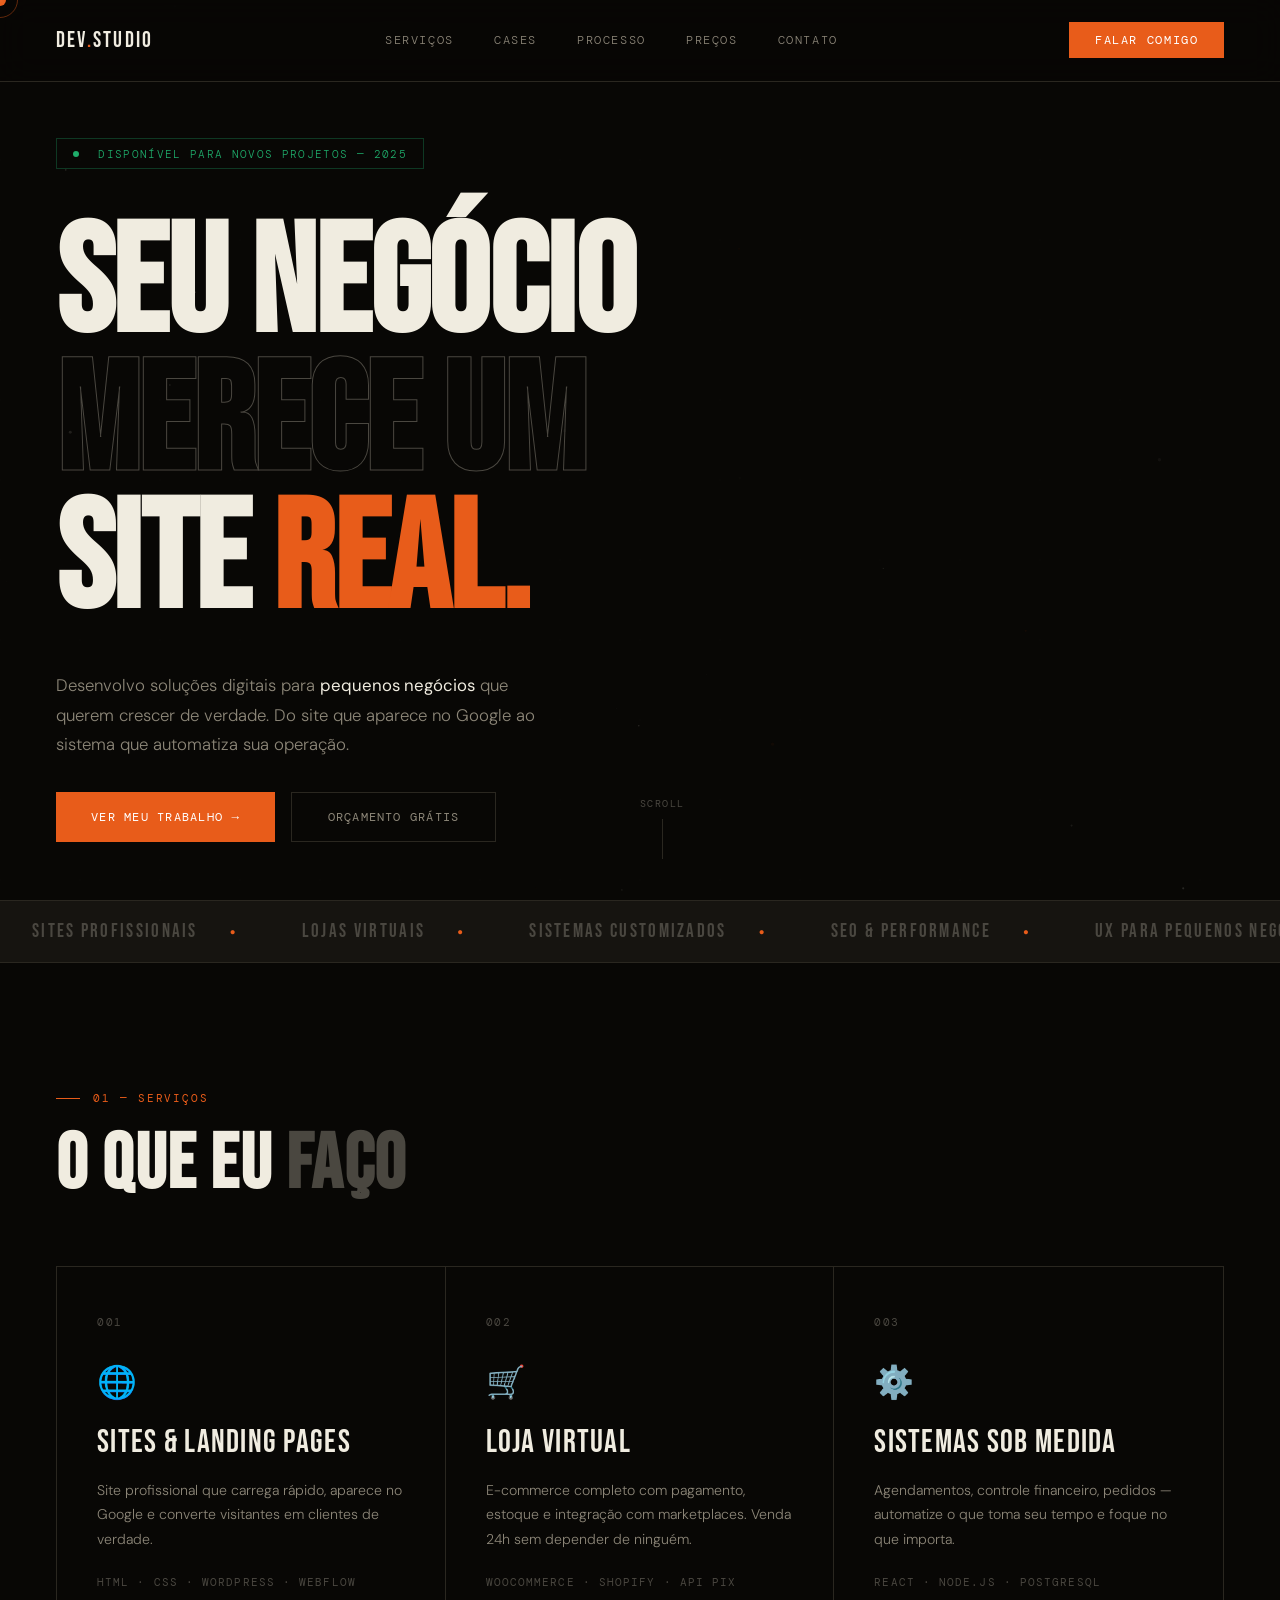
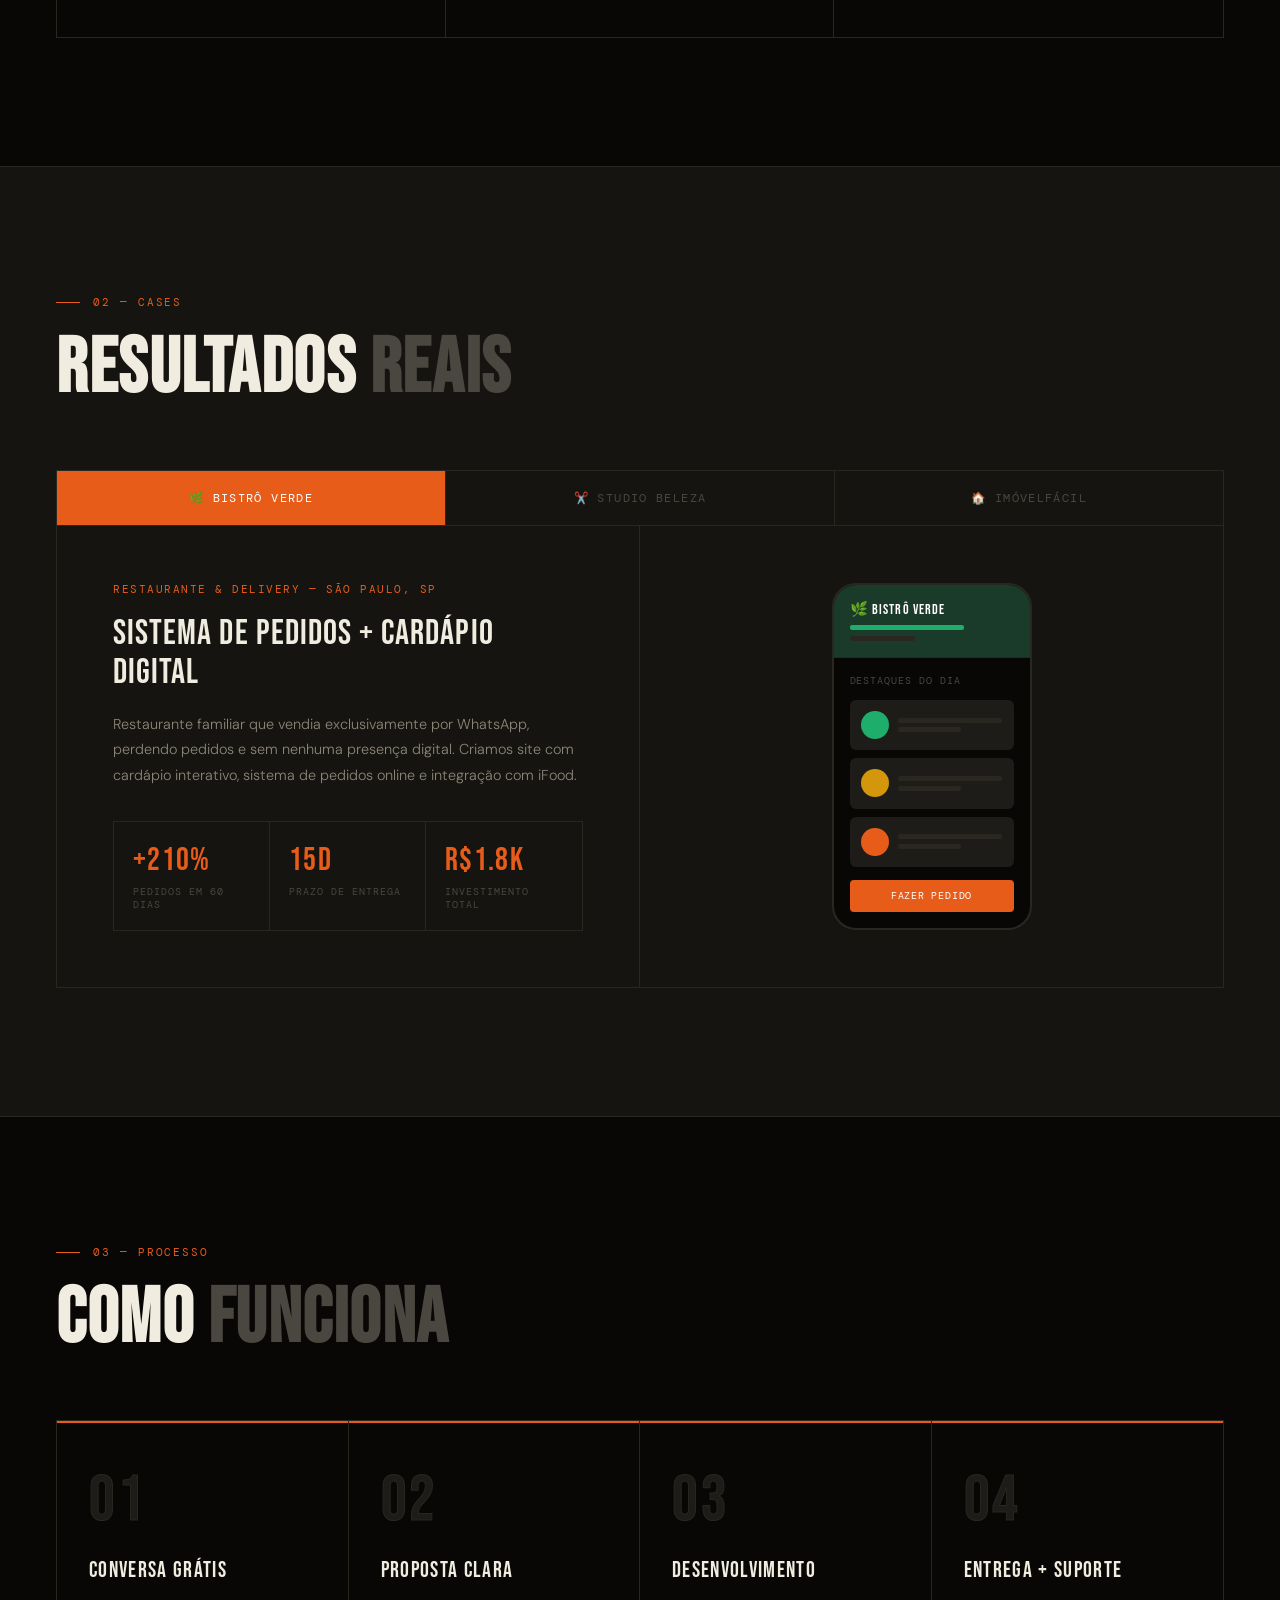
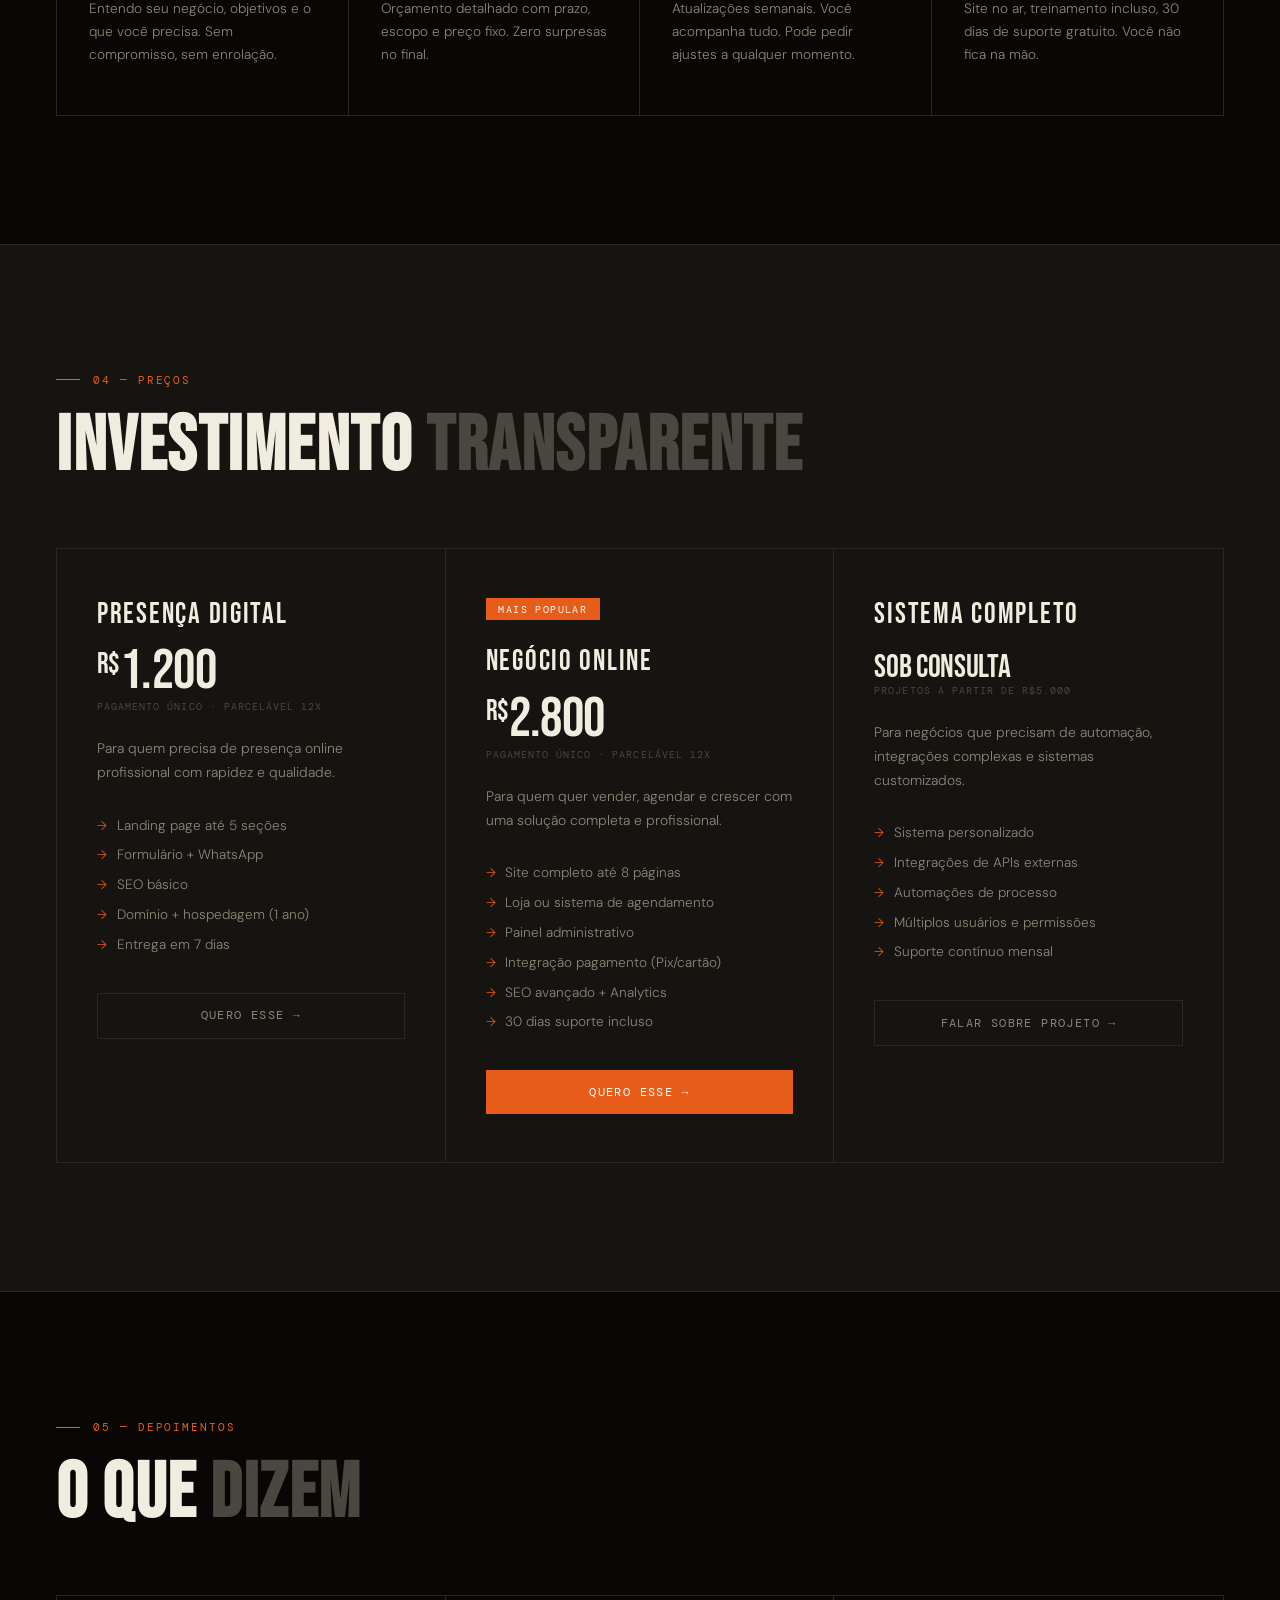
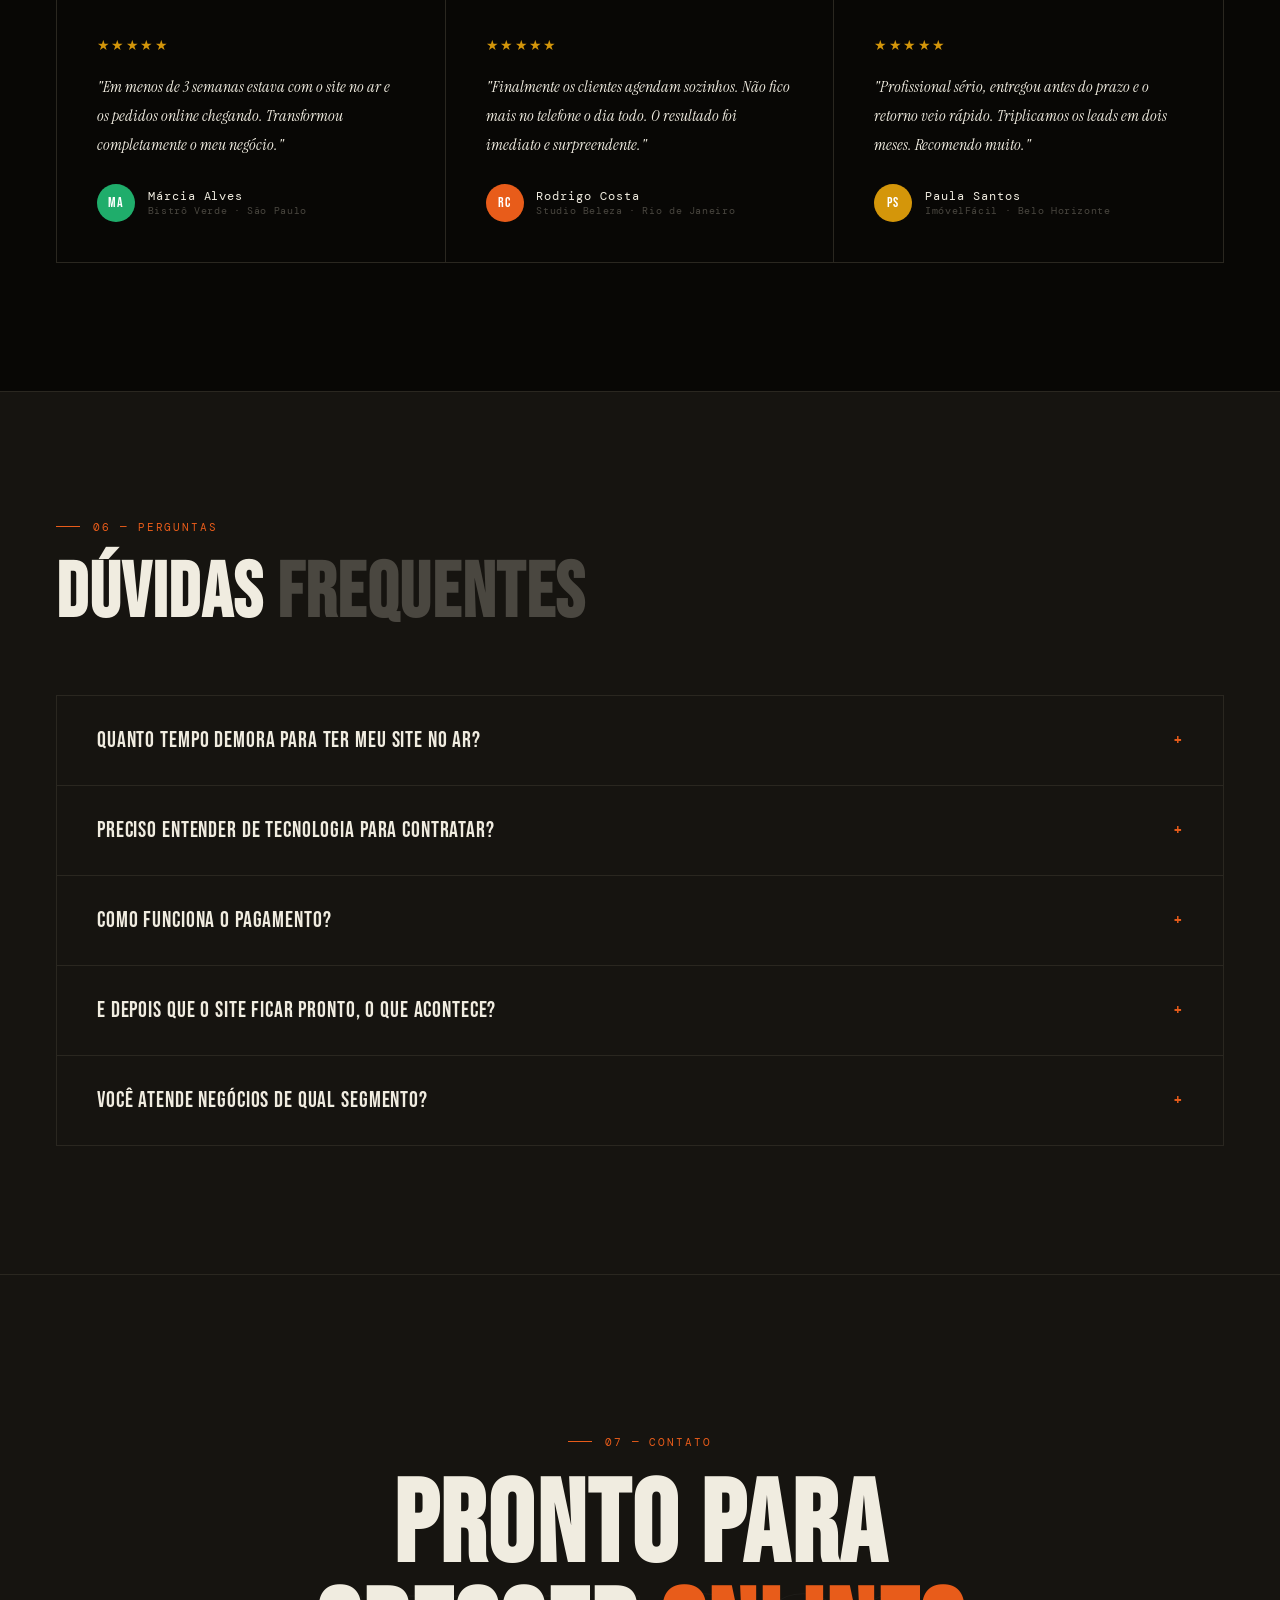
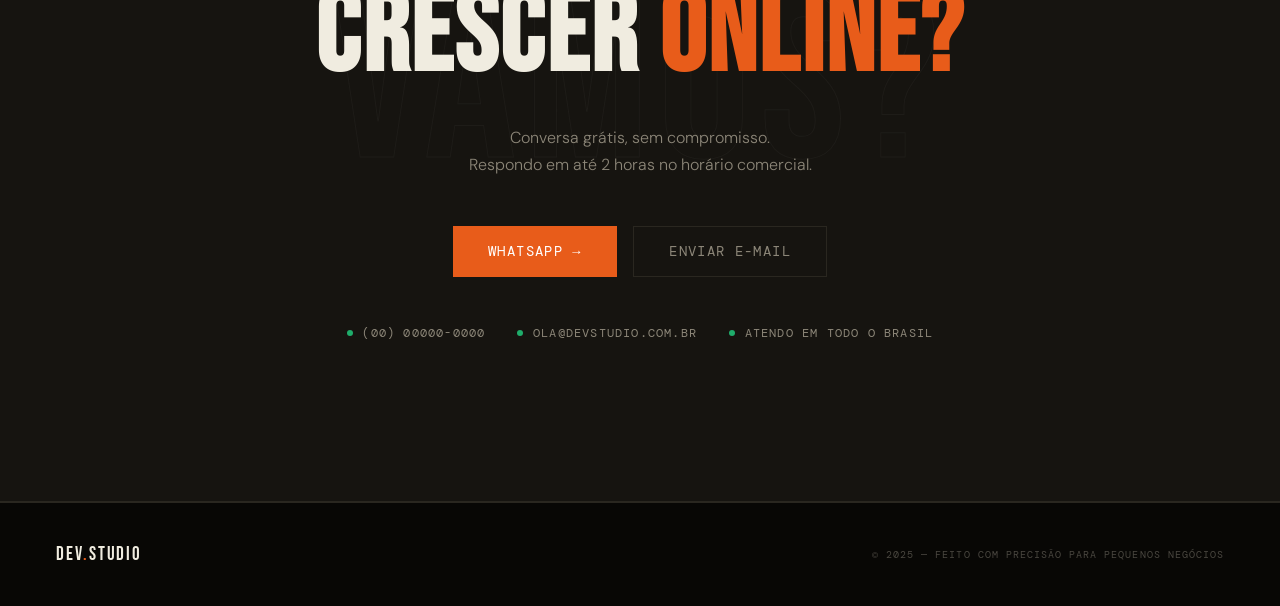
==== index.html @ 2428afe0 "Primeiro commit" ====
<!DOCTYPE html>
<html lang="pt-BR">
<head>
<meta charset="UTF-8">
<meta name="viewport" content="width=device-width, initial-scale=1.0">
<title>Dev Studio — Pequenos Negócios</title>
<link href="https://fonts.googleapis.com/css2?family=Bebas+Neue&family=Instrument+Serif:ital@0;1&family=DM+Mono:wght@300;400&family=DM+Sans:wght@300;400;500&display=swap" rel="stylesheet">
<style>
*,*::before,*::after{box-sizing:border-box;margin:0;padding:0;}
:root{
  --bg:#080705;
  --bg2:#0f0e0b;
  --surface:#161410;
  --surface2:#1e1c18;
  --border:#2a2720;
  --text:#f0ece0;
  --text2:#8c8678;
  --text3:#4a4740;
  --accent:#e85c1a;
  --accent2:#f5813e;
  --green:#1fad6b;
  --gold:#d4960a;
  --r:2px;
}
html{scroll-behavior:smooth;}
body{
  background:var(--bg);
  color:var(--text);
  font-family:'DM Sans',sans-serif;
  cursor:none;
  overflow-x:hidden;
}

/* CURSOR */
#cursor{
  position:fixed;width:12px;height:12px;
  background:var(--accent);border-radius:50%;
  pointer-events:none;z-index:9999;
  transform:translate(-50%,-50%);
  transition:transform .1s,width .2s,height .2s,background .2s;
  mix-blend-mode:screen;
}
#cursor-ring{
  position:fixed;width:36px;height:36px;
  border:1px solid rgba(232,92,26,.4);border-radius:50%;
  pointer-events:none;z-index:9998;
  transform:translate(-50%,-50%);
  transition:transform .15s ease,width .25s,height .25s,border-color .2s;
}
body:has(a:hover) #cursor,
body:has(button:hover) #cursor{width:20px;height:20px;}
body:has(a:hover) #cursor-ring,
body:has(button:hover) #cursor-ring{width:60px;height:60px;border-color:rgba(232,92,26,.7);}

/* CANVAS */
#bg-canvas{position:fixed;top:0;left:0;width:100%;height:100%;z-index:0;pointer-events:none;opacity:.35;}

/* NAV */
nav{
  position:fixed;top:0;left:0;right:0;z-index:100;
  display:flex;align-items:center;justify-content:space-between;
  padding:1.4rem 3.5rem;
  border-bottom:1px solid var(--border);
  background:rgba(8,7,5,.85);
  backdrop-filter:blur(16px);
}
.nav-logo{
  font-family:'Bebas Neue',sans-serif;
  font-size:1.4rem;letter-spacing:.1em;
  color:var(--text);
}
.nav-logo span{color:var(--accent);}
.nav-links{display:flex;gap:2.5rem;}
.nav-links a{
  font-family:'DM Mono',monospace;
  font-size:.72rem;font-weight:300;
  letter-spacing:.14em;text-transform:uppercase;
  text-decoration:none;color:var(--text2);
  transition:color .2s;cursor:none;
}
.nav-links a:hover{color:var(--accent);}
.nav-cta{
  font-family:'DM Mono',monospace;
  font-size:.72rem;font-weight:400;
  letter-spacing:.14em;text-transform:uppercase;
  background:var(--accent);color:#fff;
  border:none;padding:.65rem 1.6rem;cursor:none;
  transition:background .2s,transform .15s;
}
.nav-cta:hover{background:var(--accent2);transform:scale(1.04);}

/* HERO */
.hero{
  position:relative;min-height:100vh;z-index:1;
  display:flex;align-items:center;
  padding:0 3.5rem;
  padding-top:80px;
  overflow:hidden;
}
.hero-content{position:relative;z-index:2;max-width:900px;}
.hero-badge{
  display:inline-flex;align-items:center;gap:.6rem;
  font-family:'DM Mono',monospace;font-size:.7rem;font-weight:300;
  letter-spacing:.12em;text-transform:uppercase;
  color:var(--green);border:1px solid rgba(31,173,107,.3);
  padding:.45rem 1rem;margin-bottom:3rem;
  opacity:0;animation:fadeUp .6s .3s ease forwards;
}
.hero-badge::before{content:'';width:6px;height:6px;border-radius:50%;background:var(--green);animation:pulse 2s infinite;}
@keyframes pulse{0%,100%{opacity:1;transform:scale(1);}50%{opacity:.4;transform:scale(1.4);}}

.hero-title{
  font-family:'Bebas Neue',sans-serif;
  font-size:clamp(5rem,12vw,11rem);
  line-height:.9;letter-spacing:-.01em;
  color:var(--text);
  opacity:0;animation:fadeUp .8s .5s ease forwards;
}
.hero-title .outline{
  -webkit-text-stroke:1px var(--text3);
  color:transparent;
}
.hero-title .accent{color:var(--accent);}

.hero-sub-row{
  display:flex;align-items:flex-end;gap:3rem;margin-top:2.5rem;
  opacity:0;animation:fadeUp .6s .8s ease forwards;
}
.hero-sub{
  font-size:1.05rem;font-weight:300;color:var(--text2);line-height:1.75;
  max-width:480px;
}
.hero-sub em{color:var(--text);font-style:normal;font-weight:400;}
.hero-actions{display:flex;gap:1rem;margin-top:2rem;flex-wrap:wrap;}
.btn-main{
  font-family:'DM Mono',monospace;font-size:.78rem;
  letter-spacing:.1em;text-transform:uppercase;
  background:var(--accent);color:#fff;
  border:none;padding:1rem 2.2rem;cursor:none;
  transition:all .2s;display:flex;align-items:center;gap:.6rem;
}
.btn-main:hover{background:var(--accent2);transform:translateY(-2px);}
.btn-ghost{
  font-family:'DM Mono',monospace;font-size:.78rem;
  letter-spacing:.1em;text-transform:uppercase;
  background:transparent;color:var(--text2);
  border:1px solid var(--border);padding:1rem 2.2rem;cursor:none;
  transition:all .2s;
}
.btn-ghost:hover{border-color:var(--text2);color:var(--text);}

.hero-scroll{
  position:absolute;bottom:2.5rem;left:50%;transform:translateX(-50%);
  display:flex;flex-direction:column;align-items:center;gap:.6rem;
  font-family:'DM Mono',monospace;font-size:.65rem;letter-spacing:.14em;
  text-transform:uppercase;color:var(--text3);
  opacity:0;animation:fadeUp .5s 1.2s ease forwards;
}
.scroll-line{width:1px;height:40px;background:var(--border);position:relative;overflow:hidden;}
.scroll-line::after{
  content:'';position:absolute;top:-100%;width:100%;height:100%;
  background:var(--accent);animation:scrollLine 2s 1.5s ease infinite;
}
@keyframes scrollLine{0%{top:-100%;}100%{top:200%;}}

/* MARQUEE */
.marquee-wrap{
  position:relative;z-index:1;overflow:hidden;
  border-top:1px solid var(--border);border-bottom:1px solid var(--border);
  padding:1.2rem 0;background:var(--surface);
}
.marquee-track{
  display:flex;gap:0;white-space:nowrap;
  animation:marquee 25s linear infinite;
}
.marquee-track:hover{animation-play-state:paused;}
.marquee-item{
  font-family:'Bebas Neue',sans-serif;
  font-size:1.2rem;letter-spacing:.12em;
  color:var(--text3);padding:0 2rem;
  display:flex;align-items:center;gap:2rem;
}
.marquee-item .dot{color:var(--accent);font-size:.6rem;}
@keyframes marquee{0%{transform:translateX(0);}100%{transform:translateX(-50%);}}

/* SECTIONS */
.section{
  position:relative;z-index:1;
  padding:8rem 3.5rem;
  border-bottom:1px solid var(--border);
}
.sec-tag{
  font-family:'DM Mono',monospace;font-size:.68rem;
  letter-spacing:.18em;text-transform:uppercase;
  color:var(--accent);margin-bottom:1.5rem;
  display:flex;align-items:center;gap:.8rem;
}
.sec-tag::before{content:'';display:block;width:24px;height:1px;background:var(--accent);}
.sec-title{
  font-family:'Bebas Neue',sans-serif;
  font-size:clamp(3rem,6vw,5.5rem);
  line-height:.95;letter-spacing:.02em;color:var(--text);
  margin-bottom:1rem;
}
.sec-title .dim{color:var(--text3);}

/* SERVICES */
.services-grid{
  display:grid;grid-template-columns:repeat(3,1fr);
  gap:0;border:1px solid var(--border);
  margin-top:4rem;
}
.svc{
  padding:3rem 2.5rem;border-right:1px solid var(--border);
  position:relative;overflow:hidden;cursor:none;
  transition:background .3s;
}
.svc:last-child{border-right:none;}
.svc::before{
  content:'';position:absolute;top:0;left:0;right:0;bottom:0;
  background:var(--accent);transform:scaleY(0);transform-origin:bottom;
  transition:transform .4s cubic-bezier(.16,1,.3,1);z-index:0;
}
.svc:hover::before{transform:scaleY(1);}
.svc:hover .svc-num,.svc:hover .svc-name,.svc:hover .svc-desc,.svc:hover .svc-tech{
  color:#fff!important;
}
.svc>*{position:relative;z-index:1;}
.svc-num{
  font-family:'DM Mono',monospace;font-size:.68rem;
  letter-spacing:.14em;color:var(--text3);margin-bottom:2rem;
  transition:color .3s;
}
.svc-icon{font-size:2rem;margin-bottom:1.2rem;}
.svc-name{
  font-family:'Bebas Neue',sans-serif;font-size:2rem;
  letter-spacing:.04em;color:var(--text);margin-bottom:1rem;
  transition:color .3s;
}
.svc-desc{
  font-size:.88rem;color:var(--text2);line-height:1.75;
  margin-bottom:1.5rem;font-weight:300;
  transition:color .3s;
}
.svc-tech{
  font-family:'DM Mono',monospace;font-size:.68rem;
  letter-spacing:.1em;color:var(--text3);text-transform:uppercase;
  transition:color .3s;
}

/* CASES TABS */
.cases-tabs{
  display:flex;gap:0;margin-top:4rem;
  border:1px solid var(--border);
}
.case-tab{
  flex:1;padding:1.2rem 1.5rem;
  font-family:'DM Mono',monospace;font-size:.72rem;
  letter-spacing:.12em;text-transform:uppercase;
  background:transparent;color:var(--text3);
  border:none;border-right:1px solid var(--border);
  cursor:none;transition:all .2s;
}
.case-tab:last-child{border-right:none;}
.case-tab.active,.case-tab:hover{
  background:var(--accent);color:#fff;
}
.cases-display{
  border:1px solid var(--border);border-top:none;
  display:none;
}
.cases-display.active{display:grid;grid-template-columns:1fr 1fr;}
.case-info{padding:3.5rem;border-right:1px solid var(--border);}
.case-sector{
  font-family:'DM Mono',monospace;font-size:.68rem;
  letter-spacing:.14em;text-transform:uppercase;
  color:var(--accent);margin-bottom:1.2rem;
}
.case-title{
  font-family:'Bebas Neue',sans-serif;font-size:2.2rem;
  letter-spacing:.03em;line-height:1.1;color:var(--text);margin-bottom:1.2rem;
}
.case-story{
  font-size:.9rem;color:var(--text2);line-height:1.8;
  font-weight:300;margin-bottom:2rem;
}
.case-metrics{display:grid;grid-template-columns:repeat(3,1fr);gap:0;border:1px solid var(--border);}
.metric{padding:1.2rem;border-right:1px solid var(--border);}
.metric:last-child{border-right:none;}
.metric-val{
  font-family:'Bebas Neue',sans-serif;font-size:2rem;
  letter-spacing:.04em;color:var(--accent);
}
.metric-label{
  font-family:'DM Mono',monospace;font-size:.62rem;
  letter-spacing:.1em;text-transform:uppercase;color:var(--text3);
  margin-top:.3rem;
}
.case-visual{
  padding:3.5rem;display:flex;align-items:center;justify-content:center;
  background:var(--surface);
}
.phone-mock{
  width:200px;border:2px solid var(--border);border-radius:24px;
  overflow:hidden;background:var(--bg);
}
.phone-top{
  background:var(--surface2);padding:1rem;
  display:flex;flex-direction:column;gap:.4rem;
  border-bottom:1px solid var(--border);
}
.phone-bar{height:5px;border-radius:2px;background:var(--border);}
.phone-bar.colored{background:var(--accent);width:70%;}
.phone-body{padding:1rem;display:flex;flex-direction:column;gap:.5rem;}
.phone-card{
  background:var(--surface2);border-radius:6px;
  padding:.7rem;display:flex;align-items:center;gap:.6rem;
}
.phone-dot{width:28px;height:28px;border-radius:50%;flex-shrink:0;}
.phone-lines{flex:1;display:flex;flex-direction:column;gap:.3rem;}
.phone-line{height:5px;border-radius:2px;background:var(--border);}
.phone-line.s{width:60%;}
.phone-btn{
  background:var(--accent);border-radius:4px;padding:.6rem;
  font-family:'DM Mono',monospace;font-size:.6rem;
  color:#fff;letter-spacing:.08em;text-align:center;
  margin-top:.3rem;
}

/* PROCESS */
.process-list{
  display:grid;grid-template-columns:repeat(4,1fr);
  border:1px solid var(--border);margin-top:4rem;
}
.step{
  padding:3rem 2rem;border-right:1px solid var(--border);
  position:relative;overflow:hidden;
}
.step:last-child{border-right:none;}
.step-line{
  position:absolute;top:0;left:0;right:0;height:2px;
  background:var(--border);
}
.step-line-fill{
  height:100%;background:var(--accent);width:0;
  transition:width .8s ease;
}
.step.visible .step-line-fill{width:100%;}
.step-n{
  font-family:'Bebas Neue',sans-serif;font-size:4rem;
  letter-spacing:.04em;line-height:1;
  color:var(--surface2);-webkit-text-stroke:1px var(--border);
  margin-bottom:1.5rem;
}
.step-name{
  font-family:'Bebas Neue',sans-serif;font-size:1.4rem;
  letter-spacing:.06em;color:var(--text);margin-bottom:.8rem;
}
.step-desc{font-size:.85rem;color:var(--text2);line-height:1.7;font-weight:300;}

/* PRICING */
.pricing-grid{
  display:grid;grid-template-columns:repeat(3,1fr);
  border:1px solid var(--border);margin-top:4rem;
}
.plan{
  padding:3rem 2.5rem;border-right:1px solid var(--border);
  position:relative;
}
.plan:last-child{border-right:none;}
.plan.featured{background:var(--surface);}
.plan-badge{
  font-family:'DM Mono',monospace;font-size:.62rem;
  letter-spacing:.14em;text-transform:uppercase;
  background:var(--accent);color:#fff;
  display:inline-block;padding:.3rem .8rem;margin-bottom:1.5rem;
}
.plan-name{
  font-family:'Bebas Neue',sans-serif;font-size:1.8rem;
  letter-spacing:.06em;color:var(--text);margin-bottom:.8rem;
}
.plan-price{
  font-family:'Bebas Neue',sans-serif;font-size:3.5rem;
  letter-spacing:-.01em;line-height:1;color:var(--text);
}
.plan-price .currency{font-size:1.8rem;vertical-align:top;margin-top:.4rem;display:inline-block;}
.plan-period{
  font-family:'DM Mono',monospace;font-size:.65rem;
  letter-spacing:.1em;color:var(--text3);margin-bottom:1.5rem;
  text-transform:uppercase;
}
.plan-desc{font-size:.87rem;color:var(--text2);line-height:1.7;margin-bottom:2rem;font-weight:300;}
.plan-features{list-style:none;display:flex;flex-direction:column;gap:.8rem;margin-bottom:2.5rem;}
.plan-feature{
  font-size:.85rem;color:var(--text2);
  display:flex;align-items:flex-start;gap:.6rem;font-weight:300;
}
.plan-feature::before{content:'→';color:var(--accent);flex-shrink:0;font-size:.8rem;}
.btn-plan{
  width:100%;padding:.9rem;
  font-family:'DM Mono',monospace;font-size:.72rem;
  letter-spacing:.12em;text-transform:uppercase;
  border:none;cursor:none;transition:all .2s;
}
.btn-plan.outline{
  background:transparent;color:var(--text2);
  border:1px solid var(--border);
}
.btn-plan.outline:hover{border-color:var(--accent);color:var(--accent);}
.btn-plan.solid{background:var(--accent);color:#fff;}
.btn-plan.solid:hover{background:var(--accent2);}

/* TESTIMONIALS */
.testi-grid{
  display:grid;grid-template-columns:repeat(3,1fr);
  border:1px solid var(--border);margin-top:4rem;
}
.testi{
  padding:2.5rem;border-right:1px solid var(--border);
}
.testi:last-child{border-right:none;}
.testi-stars{color:var(--gold);font-size:.9rem;letter-spacing:.1em;margin-bottom:1.2rem;}
.testi-text{
  font-family:'Instrument Serif',serif;font-style:italic;
  font-size:1rem;line-height:1.8;color:var(--text);
  margin-bottom:1.5rem;
}
.testi-author{display:flex;align-items:center;gap:.8rem;}
.testi-av{
  width:38px;height:38px;border-radius:50%;
  display:flex;align-items:center;justify-content:center;
  font-family:'Bebas Neue',sans-serif;font-size:.9rem;
  letter-spacing:.08em;color:#fff;flex-shrink:0;
}
.testi-name{
  font-family:'DM Mono',monospace;font-size:.75rem;
  letter-spacing:.08em;color:var(--text);
}
.testi-biz{font-family:'DM Mono',monospace;font-size:.65rem;letter-spacing:.06em;color:var(--text3);}

/* FAQ */
.faq-list{margin-top:4rem;border:1px solid var(--border);}
.faq-item{border-bottom:1px solid var(--border);}
.faq-item:last-child{border-bottom:none;}
.faq-q{
  width:100%;display:flex;align-items:center;justify-content:space-between;
  padding:2rem 2.5rem;background:transparent;border:none;
  font-family:'Bebas Neue',sans-serif;font-size:1.35rem;
  letter-spacing:.04em;color:var(--text);text-align:left;
  cursor:none;transition:color .2s;
}
.faq-q:hover{color:var(--accent);}
.faq-icon{
  font-size:1.2rem;color:var(--accent);transition:transform .3s;flex-shrink:0;
}
.faq-item.open .faq-icon{transform:rotate(45deg);}
.faq-a{
  max-height:0;overflow:hidden;
  transition:max-height .4s ease,padding .3s;
}
.faq-item.open .faq-a{max-height:200px;}
.faq-a-inner{
  padding:0 2.5rem 2rem;
  font-size:.9rem;color:var(--text2);line-height:1.8;font-weight:300;
}

/* CTA */
.cta-section{
  position:relative;z-index:1;
  padding:10rem 3.5rem;
  background:var(--surface);
  border-bottom:1px solid var(--border);
  overflow:hidden;
}
.cta-bg-text{
  position:absolute;top:50%;left:50%;transform:translate(-50%,-50%);
  font-family:'Bebas Neue',sans-serif;
  font-size:clamp(8rem,18vw,18rem);
  letter-spacing:.04em;
  color:transparent;-webkit-text-stroke:1px var(--surface2);
  white-space:nowrap;pointer-events:none;z-index:0;
  user-select:none;
}
.cta-inner{position:relative;z-index:1;text-align:center;}
.cta-title{
  font-family:'Bebas Neue',sans-serif;
  font-size:clamp(4rem,9vw,8rem);
  line-height:.95;letter-spacing:.02em;color:var(--text);
  margin-bottom:2rem;
}
.cta-title .accent{color:var(--accent);}
.cta-sub{
  font-size:1rem;color:var(--text2);font-weight:300;
  margin-bottom:3rem;line-height:1.7;
}
.cta-contact{
  display:flex;align-items:center;justify-content:center;gap:2rem;flex-wrap:wrap;
  margin-top:3rem;
}
.contact-item{
  display:flex;align-items:center;gap:.6rem;
  font-family:'DM Mono',monospace;font-size:.75rem;
  letter-spacing:.1em;text-transform:uppercase;color:var(--text2);
}
.contact-dot{width:6px;height:6px;border-radius:50%;background:var(--green);}

/* FOOTER */
footer{
  position:relative;z-index:1;
  padding:2.5rem 3.5rem;
  display:flex;align-items:center;justify-content:space-between;
  background:var(--bg);border-top:1px solid var(--border);
}
.footer-logo{
  font-family:'Bebas Neue',sans-serif;font-size:1.2rem;
  letter-spacing:.1em;color:var(--text);
}
.footer-logo span{color:var(--accent);}
.footer-copy{
  font-family:'DM Mono',monospace;font-size:.65rem;
  letter-spacing:.1em;color:var(--text3);text-transform:uppercase;
}

/* REVEAL */
.reveal{opacity:0;transform:translateY(30px);transition:opacity .7s ease,transform .7s ease;}
.reveal.visible{opacity:1;transform:translateY(0);}

@keyframes fadeUp{from{opacity:0;transform:translateY(24px);}to{opacity:1;transform:translateY(0);}}

/* RESPONSIVE */
@media(max-width:900px){
  nav{padding:1rem 1.5rem;}
  .nav-links{display:none;}
  .hero{padding:1.5rem;padding-top:80px;}
  .section{padding:5rem 1.5rem;}
  .services-grid,.cases-display,.process-list,.pricing-grid,.testi-grid{grid-template-columns:1fr;}
  .svc,.step,.plan,.testi{border-right:none;border-bottom:1px solid var(--border);}
  .case-tab{font-size:.6rem;padding:.9rem .7rem;letter-spacing:.06em;}
  .cases-display.active{grid-template-columns:1fr;}
  .case-info{border-right:none;border-bottom:1px solid var(--border);}
  .cta-section{padding:5rem 1.5rem;}
  footer{padding:1.5rem;flex-direction:column;gap:.8rem;text-align:center;}
}
</style>
</head>
<body>

<div id="cursor"></div>
<div id="cursor-ring"></div>
<canvas id="bg-canvas"></canvas>

<!-- NAV -->
<nav>
  <div class="nav-logo">DEV<span>.</span>STUDIO</div>
  <div class="nav-links">
    <a href="#servicos">Serviços</a>
    <a href="#cases">Cases</a>
    <a href="#processo">Processo</a>
    <a href="#precos">Preços</a>
    <a href="#contato">Contato</a>
  </div>
  <button class="nav-cta" onclick="document.getElementById('contato').scrollIntoView({behavior:'smooth'})">Falar comigo</button>
</nav>

<!-- HERO -->
<section class="hero">
  <div class="hero-content">
    <div class="hero-badge">
      <span></span> Disponível para novos projetos — 2025
    </div>
    <h1 class="hero-title">
      <div>SEU NEGÓCIO</div>
      <div class="outline">MERECE UM</div>
      <div>SITE <span class="accent">REAL.</span></div>
    </h1>
    <div class="hero-sub-row">
      <div>
        <p class="hero-sub">Desenvolvo soluções digitais para <em>pequenos negócios</em> que querem crescer de verdade. Do site que aparece no Google ao sistema que automatiza sua operação.</p>
        <div class="hero-actions">
          <button class="btn-main" onclick="document.getElementById('cases').scrollIntoView({behavior:'smooth'})">Ver meu trabalho →</button>
          <button class="btn-ghost" onclick="document.getElementById('contato').scrollIntoView({behavior:'smooth'})">Orçamento grátis</button>
        </div>
      </div>
    </div>
  </div>
  <div class="hero-scroll">
    <span>scroll</span>
    <div class="scroll-line"></div>
  </div>
</section>

<!-- MARQUEE -->
<div class="marquee-wrap">
  <div class="marquee-track" id="marquee"></div>
</div>

<!-- SERVIÇOS -->
<section class="section reveal" id="servicos">
  <div class="sec-tag">01 — Serviços</div>
  <h2 class="sec-title">O QUE EU <span class="dim">FAÇO</span></h2>
  <div class="services-grid">
    <div class="svc">
      <div class="svc-num">001</div>
      <div class="svc-icon">🌐</div>
      <div class="svc-name">Sites & Landing Pages</div>
      <div class="svc-desc">Site profissional que carrega rápido, aparece no Google e converte visitantes em clientes de verdade.</div>
      <div class="svc-tech">HTML · CSS · WordPress · Webflow</div>
    </div>
    <div class="svc">
      <div class="svc-num">002</div>
      <div class="svc-icon">🛒</div>
      <div class="svc-name">Loja Virtual</div>
      <div class="svc-desc">E-commerce completo com pagamento, estoque e integração com marketplaces. Venda 24h sem depender de ninguém.</div>
      <div class="svc-tech">WooCommerce · Shopify · API Pix</div>
    </div>
    <div class="svc">
      <div class="svc-num">003</div>
      <div class="svc-icon">⚙️</div>
      <div class="svc-name">Sistemas Sob Medida</div>
      <div class="svc-desc">Agendamentos, controle financeiro, pedidos — automatize o que toma seu tempo e foque no que importa.</div>
      <div class="svc-tech">React · Node.js · PostgreSQL</div>
    </div>
  </div>
</section>

<!-- CASES -->
<section class="section reveal" id="cases" style="background:var(--surface);">
  <div class="sec-tag">02 — Cases</div>
  <h2 class="sec-title">RESULTADOS <span class="dim">REAIS</span></h2>
  <div class="cases-tabs">
    <button class="case-tab active" onclick="showCase(0,this)">🌿 Bistrô Verde</button>
    <button class="case-tab" onclick="showCase(1,this)">✂️ Studio Beleza</button>
    <button class="case-tab" onclick="showCase(2,this)">🏠 ImóvelFácil</button>
  </div>

  <div class="cases-display active" id="case-0">
    <div class="case-info">
      <div class="case-sector">Restaurante & Delivery — São Paulo, SP</div>
      <div class="case-title">SISTEMA DE PEDIDOS + CARDÁPIO DIGITAL</div>
      <p class="case-story">Restaurante familiar que vendia exclusivamente por WhatsApp, perdendo pedidos e sem nenhuma presença digital. Criamos site com cardápio interativo, sistema de pedidos online e integração com iFood.</p>
      <div class="case-metrics">
        <div class="metric"><div class="metric-val">+210%</div><div class="metric-label">Pedidos em 60 dias</div></div>
        <div class="metric"><div class="metric-val">15d</div><div class="metric-label">Prazo de entrega</div></div>
        <div class="metric"><div class="metric-val">R$1.8k</div><div class="metric-label">Investimento total</div></div>
      </div>
    </div>
    <div class="case-visual">
      <div class="phone-mock">
        <div class="phone-top" style="background:#1a3a2a;">
          <div style="font-family:'Bebas Neue',sans-serif;font-size:.9rem;letter-spacing:.08em;color:#fff;">🌿 BISTRÔ VERDE</div>
          <div class="phone-bar colored" style="background:#1fad6b;"></div>
          <div class="phone-bar" style="width:40%;"></div>
        </div>
        <div class="phone-body">
          <div style="font-family:'DM Mono',monospace;font-size:.6rem;letter-spacing:.1em;color:var(--text3);text-transform:uppercase;margin-bottom:.3rem;">Destaques do dia</div>
          <div class="phone-card"><div class="phone-dot" style="background:#1fad6b;"></div><div class="phone-lines"><div class="phone-line"></div><div class="phone-line s"></div></div></div>
          <div class="phone-card"><div class="phone-dot" style="background:#d4960a;"></div><div class="phone-lines"><div class="phone-line"></div><div class="phone-line s"></div></div></div>
          <div class="phone-card"><div class="phone-dot" style="background:#e85c1a;"></div><div class="phone-lines"><div class="phone-line"></div><div class="phone-line s"></div></div></div>
          <div class="phone-btn">FAZER PEDIDO</div>
        </div>
      </div>
    </div>
  </div>

  <div class="cases-display" id="case-1">
    <div class="case-info">
      <div class="case-sector">Beleza & Estética — Rio de Janeiro, RJ</div>
      <div class="case-title">AGENDAMENTO ONLINE + PÁGINA DE VENDAS</div>
      <p class="case-story">Salão com agenda 100% por ligação, com alto índice de no-show. Desenvolvemos sistema de agendamento com confirmação automática via WhatsApp e página de vendas de pacotes.</p>
      <div class="case-metrics">
        <div class="metric"><div class="metric-val">-80%</div><div class="metric-label">No-show de clientes</div></div>
        <div class="metric"><div class="metric-val">+95%</div><div class="metric-label">Agendamentos online</div></div>
        <div class="metric"><div class="metric-val">R$2.2k</div><div class="metric-label">Investimento total</div></div>
      </div>
    </div>
    <div class="case-visual">
      <div class="phone-mock">
        <div class="phone-top" style="background:#1a1a3a;">
          <div style="font-family:'Bebas Neue',sans-serif;font-size:.9rem;letter-spacing:.08em;color:#fff;">✂️ STUDIO BELEZA</div>
          <div class="phone-bar colored" style="background:#7070dd;"></div>
          <div class="phone-bar" style="width:50%;"></div>
        </div>
        <div class="phone-body">
          <div style="font-family:'DM Mono',monospace;font-size:.6rem;letter-spacing:.1em;color:var(--text3);text-transform:uppercase;margin-bottom:.3rem;">Agendar horário</div>
          <div class="phone-card" style="flex-direction:column;align-items:flex-start;gap:.3rem;">
            <div style="font-size:.6rem;color:var(--text3);font-family:'DM Mono',monospace;">SEG · 13 JAN</div>
            <div style="display:flex;gap:.3rem;">
              <div style="background:#7070dd;padding:.3rem .5rem;border-radius:3px;font-size:.55rem;color:#fff;font-family:'DM Mono',monospace;">09:00</div>
              <div style="background:var(--surface2);padding:.3rem .5rem;border-radius:3px;font-size:.55rem;color:var(--text3);font-family:'DM Mono',monospace;">11:00</div>
              <div style="background:var(--surface2);padding:.3rem .5rem;border-radius:3px;font-size:.55rem;color:var(--text3);font-family:'DM Mono',monospace;">14:00</div>
            </div>
          </div>
          <div class="phone-btn" style="background:#7070dd;">CONFIRMAR</div>
        </div>
      </div>
    </div>
  </div>

  <div class="cases-display" id="case-2">
    <div class="case-info">
      <div class="case-sector">Imobiliária — Belo Horizonte, MG</div>
      <div class="case-title">PLATAFORMA DE IMÓVEIS + CRM DE LEADS</div>
      <p class="case-story">Pequena imobiliária sem nenhuma presença digital, captando clientes apenas por indicação. Desenvolvemos plataforma com catálogo de imóveis, filtros e sistema de captação de leads integrado ao CRM.</p>
      <div class="case-metrics">
        <div class="metric"><div class="metric-val">3x</div><div class="metric-label">Mais leads/mês</div></div>
        <div class="metric"><div class="metric-val">+180%</div><div class="metric-label">Alcance online</div></div>
        <div class="metric"><div class="metric-val">R$4.5k</div><div class="metric-label">Investimento total</div></div>
      </div>
    </div>
    <div class="case-visual">
      <div class="phone-mock">
        <div class="phone-top" style="background:#2a1a10;">
          <div style="font-family:'Bebas Neue',sans-serif;font-size:.9rem;letter-spacing:.08em;color:#fff;">🏠 IMÓVELFÁCIL</div>
          <div class="phone-bar colored" style="background:#e85c1a;"></div>
          <div class="phone-bar" style="width:55%;"></div>
        </div>
        <div class="phone-body">
          <div style="font-family:'DM Mono',monospace;font-size:.6rem;letter-spacing:.1em;color:var(--text3);text-transform:uppercase;margin-bottom:.3rem;">47 imóveis</div>
          <div class="phone-card"><div class="phone-dot" style="background:#e85c1a;border-radius:4px;"></div><div class="phone-lines"><div class="phone-line"></div><div class="phone-line s"></div></div><div style="font-family:'Bebas Neue',sans-serif;font-size:.85rem;color:var(--accent);">R$450k</div></div>
          <div class="phone-card"><div class="phone-dot" style="background:#d4960a;border-radius:4px;"></div><div class="phone-lines"><div class="phone-line"></div><div class="phone-line s"></div></div><div style="font-family:'Bebas Neue',sans-serif;font-size:.85rem;color:var(--gold);">R$320k</div></div>
          <div class="phone-btn">VER IMÓVEIS</div>
        </div>
      </div>
    </div>
  </div>
</section>

<!-- PROCESSO -->
<section class="section reveal" id="processo">
  <div class="sec-tag">03 — Processo</div>
  <h2 class="sec-title">COMO <span class="dim">FUNCIONA</span></h2>
  <div class="process-list">
    <div class="step" id="step-0">
      <div class="step-line"><div class="step-line-fill"></div></div>
      <div class="step-n">01</div>
      <div class="step-name">CONVERSA GRÁTIS</div>
      <div class="step-desc">Entendo seu negócio, objetivos e o que você precisa. Sem compromisso, sem enrolação.</div>
    </div>
    <div class="step" id="step-1">
      <div class="step-line"><div class="step-line-fill"></div></div>
      <div class="step-n">02</div>
      <div class="step-name">PROPOSTA CLARA</div>
      <div class="step-desc">Orçamento detalhado com prazo, escopo e preço fixo. Zero surpresas no final.</div>
    </div>
    <div class="step" id="step-2">
      <div class="step-line"><div class="step-line-fill"></div></div>
      <div class="step-n">03</div>
      <div class="step-name">DESENVOLVIMENTO</div>
      <div class="step-desc">Atualizações semanais. Você acompanha tudo. Pode pedir ajustes a qualquer momento.</div>
    </div>
    <div class="step" id="step-3">
      <div class="step-line"><div class="step-line-fill"></div></div>
      <div class="step-n">04</div>
      <div class="step-name">ENTREGA + SUPORTE</div>
      <div class="step-desc">Site no ar, treinamento incluso, 30 dias de suporte gratuito. Você não fica na mão.</div>
    </div>
  </div>
</section>

<!-- PREÇOS -->
<section class="section reveal" id="precos" style="background:var(--surface);">
  <div class="sec-tag">04 — Preços</div>
  <h2 class="sec-title">INVESTIMENTO <span class="dim">TRANSPARENTE</span></h2>
  <div class="pricing-grid">
    <div class="plan">
      <div class="plan-name">Presença Digital</div>
      <div class="plan-price"><span class="currency">R$</span>1.200</div>
      <div class="plan-period">pagamento único · parcelável 12x</div>
      <div class="plan-desc">Para quem precisa de presença online profissional com rapidez e qualidade.</div>
      <ul class="plan-features">
        <li class="plan-feature">Landing page até 5 seções</li>
        <li class="plan-feature">Formulário + WhatsApp</li>
        <li class="plan-feature">SEO básico</li>
        <li class="plan-feature">Domínio + hospedagem (1 ano)</li>
        <li class="plan-feature">Entrega em 7 dias</li>
      </ul>
      <button class="btn-plan outline" onclick="document.getElementById('contato').scrollIntoView({behavior:'smooth'})">Quero esse →</button>
    </div>
    <div class="plan featured">
      <div class="plan-badge">Mais popular</div>
      <div class="plan-name">Negócio Online</div>
      <div class="plan-price"><span class="currency">R$</span>2.800</div>
      <div class="plan-period">pagamento único · parcelável 12x</div>
      <div class="plan-desc">Para quem quer vender, agendar e crescer com uma solução completa e profissional.</div>
      <ul class="plan-features">
        <li class="plan-feature">Site completo até 8 páginas</li>
        <li class="plan-feature">Loja ou sistema de agendamento</li>
        <li class="plan-feature">Painel administrativo</li>
        <li class="plan-feature">Integração pagamento (Pix/cartão)</li>
        <li class="plan-feature">SEO avançado + Analytics</li>
        <li class="plan-feature">30 dias suporte incluso</li>
      </ul>
      <button class="btn-plan solid" onclick="document.getElementById('contato').scrollIntoView({behavior:'smooth'})">Quero esse →</button>
    </div>
    <div class="plan">
      <div class="plan-name">Sistema Completo</div>
      <div class="plan-price" style="font-size:2rem;padding-top:.5rem;">Sob consulta</div>
      <div class="plan-period">projetos a partir de R$5.000</div>
      <div class="plan-desc">Para negócios que precisam de automação, integrações complexas e sistemas customizados.</div>
      <ul class="plan-features">
        <li class="plan-feature">Sistema personalizado</li>
        <li class="plan-feature">Integrações de APIs externas</li>
        <li class="plan-feature">Automações de processo</li>
        <li class="plan-feature">Múltiplos usuários e permissões</li>
        <li class="plan-feature">Suporte contínuo mensal</li>
      </ul>
      <button class="btn-plan outline" onclick="document.getElementById('contato').scrollIntoView({behavior:'smooth'})">Falar sobre projeto →</button>
    </div>
  </div>
</section>

<!-- TESTIMONIALS -->
<section class="section reveal">
  <div class="sec-tag">05 — Depoimentos</div>
  <h2 class="sec-title">O QUE <span class="dim">DIZEM</span></h2>
  <div class="testi-grid">
    <div class="testi">
      <div class="testi-stars">★★★★★</div>
      <p class="testi-text">"Em menos de 3 semanas estava com o site no ar e os pedidos online chegando. Transformou completamente o meu negócio."</p>
      <div class="testi-author">
        <div class="testi-av" style="background:var(--green);">MA</div>
        <div><div class="testi-name">Márcia Alves</div><div class="testi-biz">Bistrô Verde · São Paulo</div></div>
      </div>
    </div>
    <div class="testi">
      <div class="testi-stars">★★★★★</div>
      <p class="testi-text">"Finalmente os clientes agendam sozinhos. Não fico mais no telefone o dia todo. O resultado foi imediato e surpreendente."</p>
      <div class="testi-author">
        <div class="testi-av" style="background:var(--accent);">RC</div>
        <div><div class="testi-name">Rodrigo Costa</div><div class="testi-biz">Studio Beleza · Rio de Janeiro</div></div>
      </div>
    </div>
    <div class="testi">
      <div class="testi-stars">★★★★★</div>
      <p class="testi-text">"Profissional sério, entregou antes do prazo e o retorno veio rápido. Triplicamos os leads em dois meses. Recomendo muito."</p>
      <div class="testi-author">
        <div class="testi-av" style="background:var(--gold);">PS</div>
        <div><div class="testi-name">Paula Santos</div><div class="testi-biz">ImóvelFácil · Belo Horizonte</div></div>
      </div>
    </div>
  </div>
</section>

<!-- FAQ -->
<section class="section reveal" style="background:var(--surface);">
  <div class="sec-tag">06 — Perguntas</div>
  <h2 class="sec-title">DÚVIDAS <span class="dim">FREQUENTES</span></h2>
  <div class="faq-list">
    <div class="faq-item">
      <button class="faq-q" onclick="toggleFaq(this)">Quanto tempo demora para ter meu site no ar? <span class="faq-icon">+</span></button>
      <div class="faq-a"><div class="faq-a-inner">Depende do projeto. Sites simples (landing pages) ficam prontos em 5 a 7 dias úteis. Sites completos levam de 10 a 20 dias. Sistemas mais complexos podem levar de 30 a 60 dias. Sempre informo o prazo exato antes de começar.</div></div>
    </div>
    <div class="faq-item">
      <button class="faq-q" onclick="toggleFaq(this)">Preciso entender de tecnologia para contratar? <span class="faq-icon">+</span></button>
      <div class="faq-a"><div class="faq-a-inner">Não. Meu trabalho é justamente traduzir a sua necessidade em solução digital. Você me fala o que quer e o que precisa resolver — eu cuido do resto. O treinamento para usar o site também está incluso.</div></div>
    </div>
    <div class="faq-item">
      <button class="faq-q" onclick="toggleFaq(this)">Como funciona o pagamento? <span class="faq-icon">+</span></button>
      <div class="faq-a"><div class="faq-a-inner">50% na aprovação do projeto e 50% na entrega. Aceito Pix, transferência bancária e cartão de crédito em até 12x. Nunca peço o pagamento total antes de entregar.</div></div>
    </div>
    <div class="faq-item">
      <button class="faq-q" onclick="toggleFaq(this)">E depois que o site ficar pronto, o que acontece? <span class="faq-icon">+</span></button>
      <div class="faq-a"><div class="faq-a-inner">Todo projeto inclui 30 dias de suporte gratuito para ajustes e dúvidas. Depois desse período, ofereço planos de manutenção mensais acessíveis. Você nunca fica sem suporte.</div></div>
    </div>
    <div class="faq-item" style="border-bottom:none;">
      <button class="faq-q" onclick="toggleFaq(this)">Você atende negócios de qual segmento? <span class="faq-icon">+</span></button>
      <div class="faq-a"><div class="faq-a-inner">Especializo em pequenos negócios: restaurantes, salões, clínicas, imobiliárias, lojas físicas, prestadores de serviço, profissionais liberais e muito mais. Se você tem um negócio e quer crescer online, podemos conversar.</div></div>
    </div>
  </div>
</section>

<!-- CTA -->
<section class="cta-section" id="contato">
  <div class="cta-bg-text">VAMOS?</div>
  <div class="cta-inner">
    <div class="sec-tag" style="justify-content:center;">07 — Contato</div>
    <h2 class="cta-title">PRONTO PARA<br>CRESCER <span class="accent">ONLINE?</span></h2>
    <p class="cta-sub">Conversa grátis, sem compromisso.<br>Respondo em até 2 horas no horário comercial.</p>
    <div style="display:flex;gap:1rem;justify-content:center;flex-wrap:wrap;">
      <button class="btn-main" style="font-size:.85rem;" onclick="window.open('https://wa.me/5500000000000','_blank')">WhatsApp →</button>
      <button class="btn-ghost" style="font-size:.85rem;" onclick="window.location.href='mailto:ola@devstudio.com.br'">Enviar e-mail</button>
    </div>
    <div class="cta-contact">
      <div class="contact-item"><div class="contact-dot"></div>(00) 00000-0000</div>
      <div class="contact-item"><div class="contact-dot"></div>ola@devstudio.com.br</div>
      <div class="contact-item"><div class="contact-dot"></div>Atendo em todo o Brasil</div>
    </div>
  </div>
</section>

<!-- FOOTER -->
<footer>
  <div class="footer-logo">DEV<span>.</span>STUDIO</div>
  <div class="footer-copy">© 2025 — feito com precisão para pequenos negócios</div>
</footer>

<script>
// CURSOR
const cursor = document.getElementById('cursor');
const ring = document.getElementById('cursor-ring');
let mx=0,my=0,rx=0,ry=0;
document.addEventListener('mousemove',e=>{mx=e.clientX;my=e.clientY;cursor.style.left=mx+'px';cursor.style.top=my+'px';});
function animRing(){rx+=(mx-rx)*.12;ry+=(my-ry)*.12;ring.style.left=rx+'px';ring.style.top=ry+'px';requestAnimationFrame(animRing);}
animRing();

// CANVAS PARTICLES
const canvas = document.getElementById('bg-canvas');
const ctx = canvas.getContext('2d');
let W,H,particles=[];
function resize(){W=canvas.width=window.innerWidth;H=canvas.height=window.innerHeight;}
resize();window.addEventListener('resize',resize);
class Particle{
  constructor(){this.reset();}
  reset(){
    this.x=Math.random()*W;this.y=Math.random()*H;
    this.size=Math.random()*1.5+.3;
    this.speedX=(Math.random()-.5)*.3;this.speedY=(Math.random()-.5)*.3;
    this.opacity=Math.random()*.4+.05;
    this.color=Math.random()>.85?'232,92,26':'240,236,224';
  }
  update(){
    this.x+=this.speedX;this.y+=this.speedY;
    if(this.x<0||this.x>W||this.y<0||this.y>H)this.reset();
  }
  draw(){
    ctx.beginPath();ctx.arc(this.x,this.y,this.size,0,Math.PI*2);
    ctx.fillStyle=`rgba(${this.color},${this.opacity})`;ctx.fill();
  }
}
for(let i=0;i<120;i++)particles.push(new Particle());

// GRID LINES
function drawGrid(){
  ctx.clearRect(0,0,W,H);
  ctx.strokeStyle='rgba(240,236,224,0.025)';ctx.lineWidth=1;
  for(let x=0;x<W;x+=80){ctx.beginPath();ctx.moveTo(x,0);ctx.lineTo(x,H);ctx.stroke();}
  for(let y=0;y<H;y+=80){ctx.beginPath();ctx.moveTo(0,y);ctx.lineTo(W,y);ctx.stroke();}
}
function animate(){
  drawGrid();
  particles.forEach(p=>{p.update();p.draw();});
  requestAnimationFrame(animate);
}
animate();

// MARQUEE
const items=['Sites Profissionais','Lojas Virtuais','Sistemas Customizados','SEO & Performance','UX para Pequenos Negócios','Agendamento Online','E-commerce','Apps Web','APIs & Integrações'];
const track = document.getElementById('marquee');
let html='';
for(let i=0;i<4;i++)items.forEach(t=>html+=`<div class="marquee-item">${t}<span class="dot">●</span></div>`);
track.innerHTML=html;

// CASES TABS
function showCase(idx,btn){
  document.querySelectorAll('.cases-display').forEach(d=>d.classList.remove('active'));
  document.querySelectorAll('.case-tab').forEach(t=>t.classList.remove('active'));
  document.getElementById('case-'+idx).classList.add('active');
  btn.classList.add('active');
}

// FAQ
function toggleFaq(btn){
  const item=btn.parentElement;
  const wasOpen=item.classList.contains('open');
  document.querySelectorAll('.faq-item').forEach(i=>i.classList.remove('open'));
  if(!wasOpen)item.classList.add('open');
}

// SCROLL REVEAL
const observer=new IntersectionObserver(entries=>{
  entries.forEach(e=>{
    if(e.isIntersecting){
      e.target.classList.add('visible');
      // Animate step lines
      if(e.target.classList.contains('step'))e.target.classList.add('visible');
    }
  });
},{threshold:.12});
document.querySelectorAll('.reveal,.step').forEach(el=>observer.observe(el));

// Smooth nav links
document.querySelectorAll('a[href^="#"]').forEach(a=>{
  a.addEventListener('click',e=>{
    e.preventDefault();
    const t=document.querySelector(a.getAttribute('href'));
    if(t)t.scrollIntoView({behavior:'smooth'});
  });
});
</script>
</body>
</html>
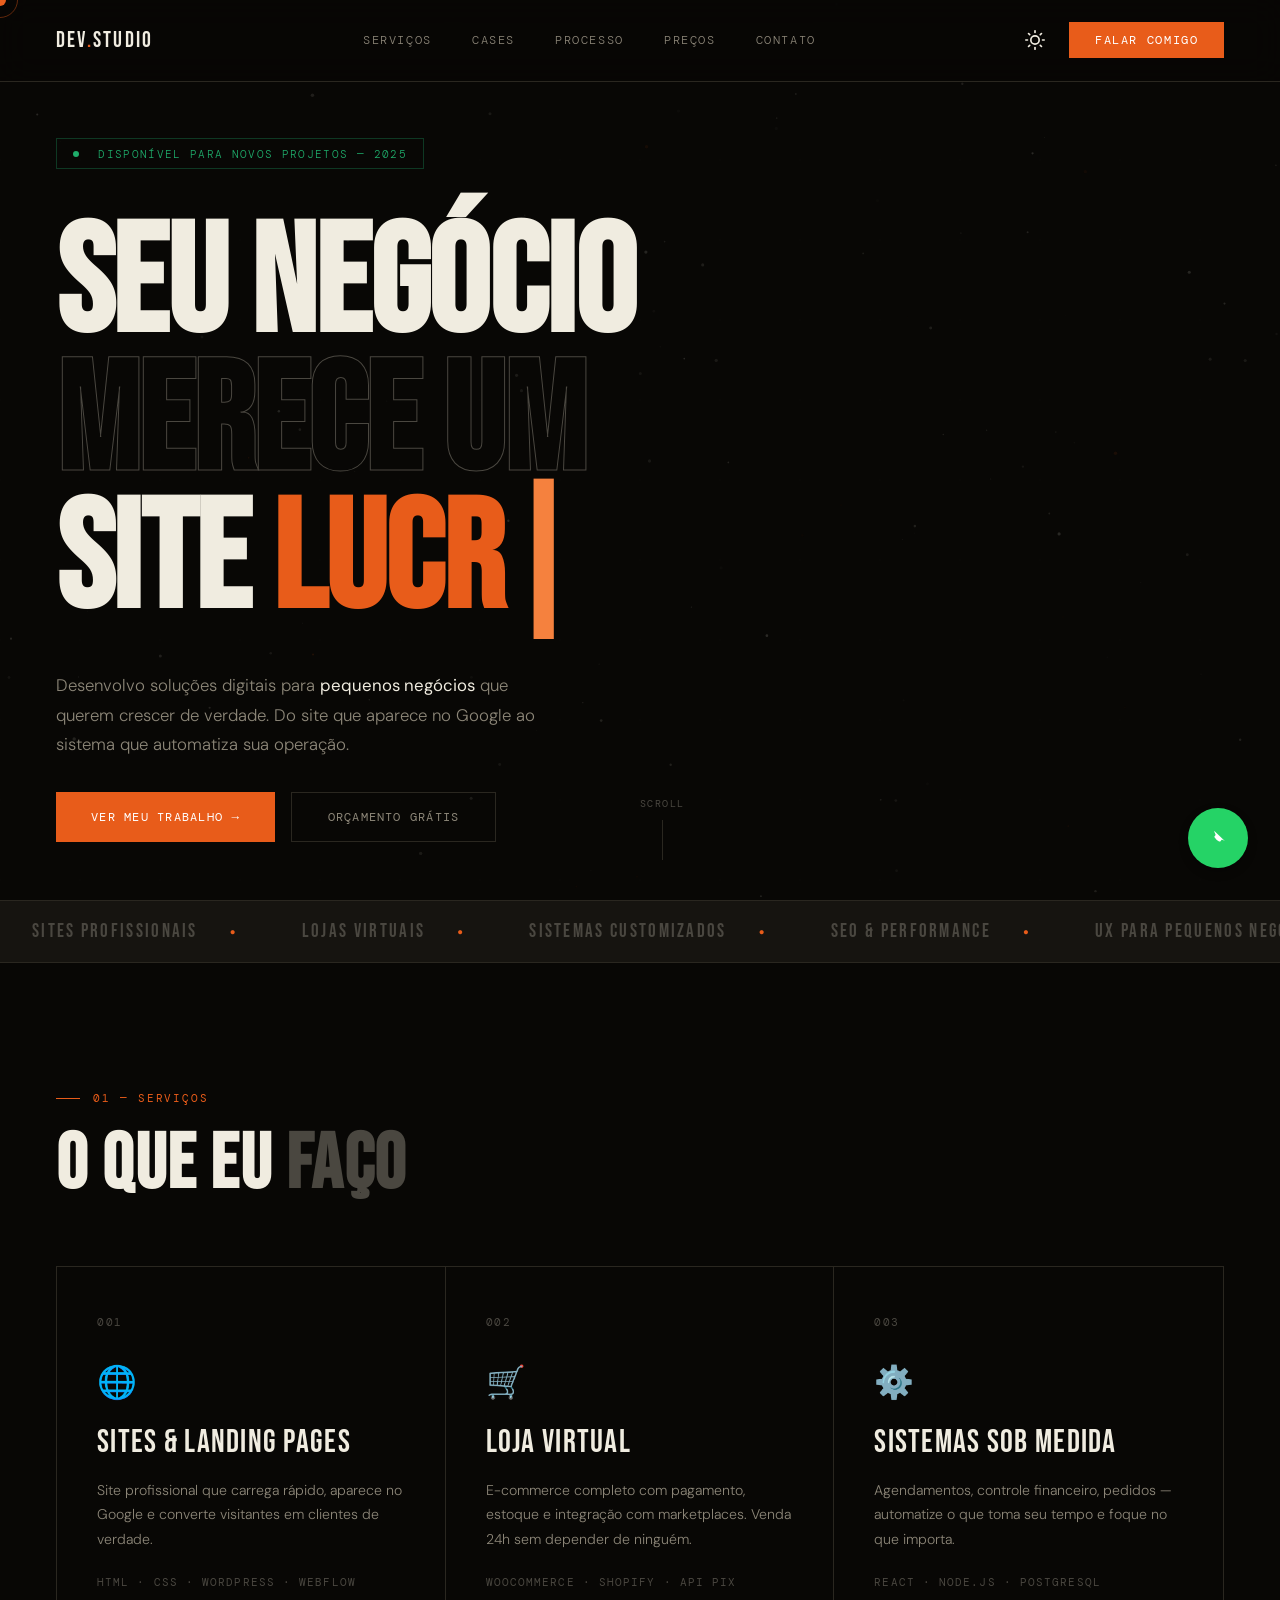
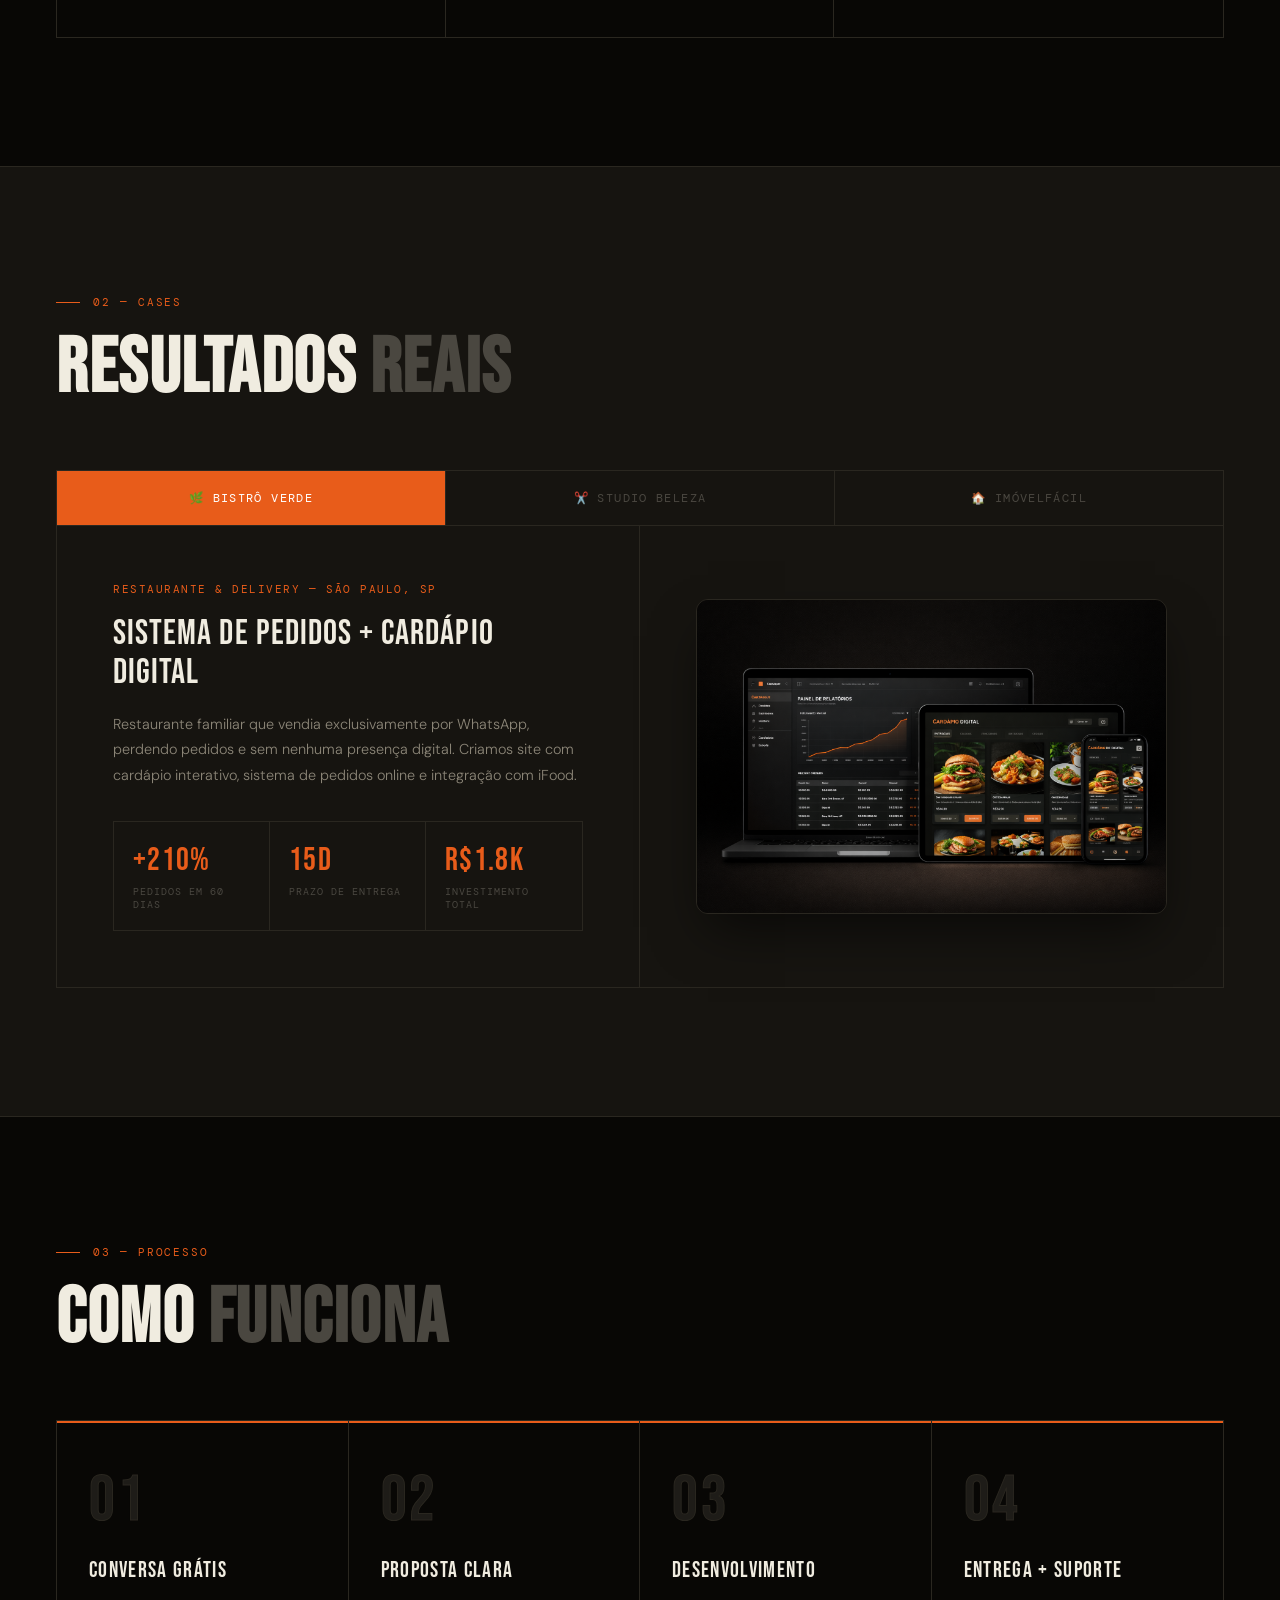
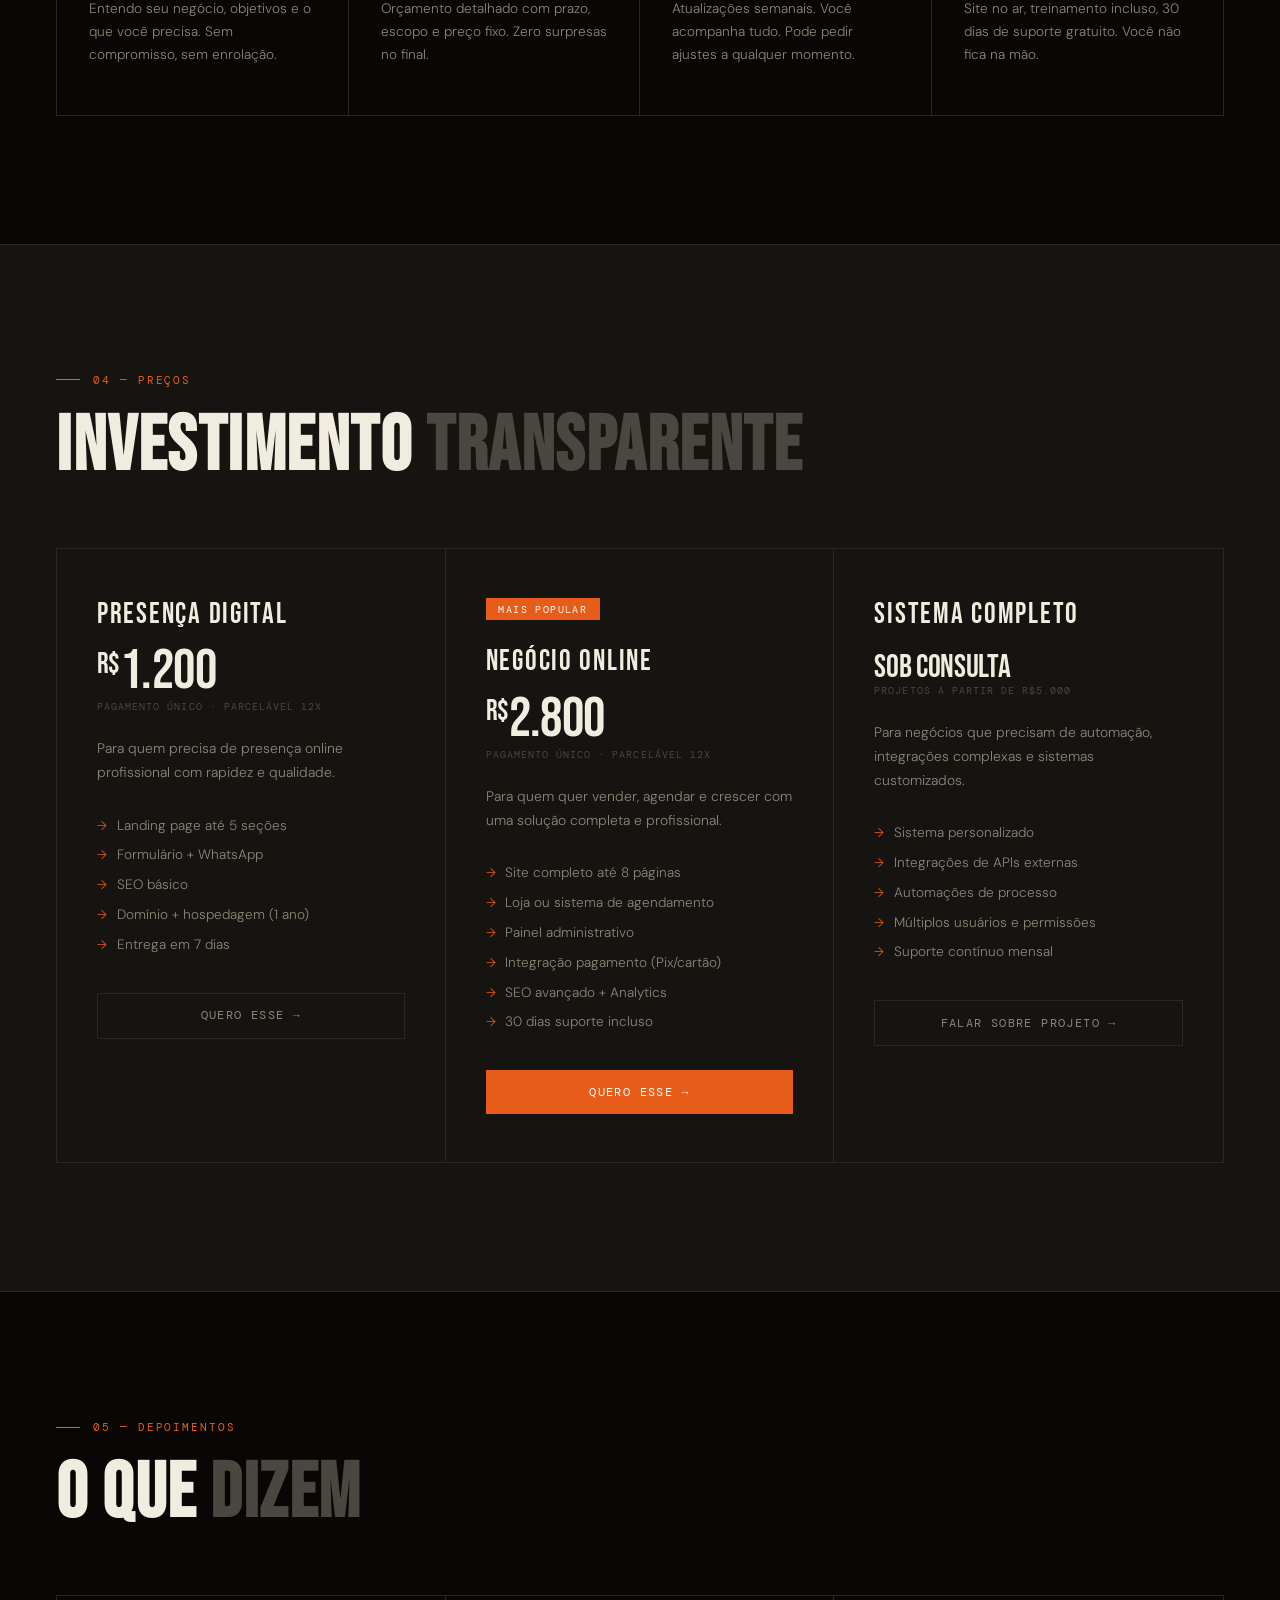
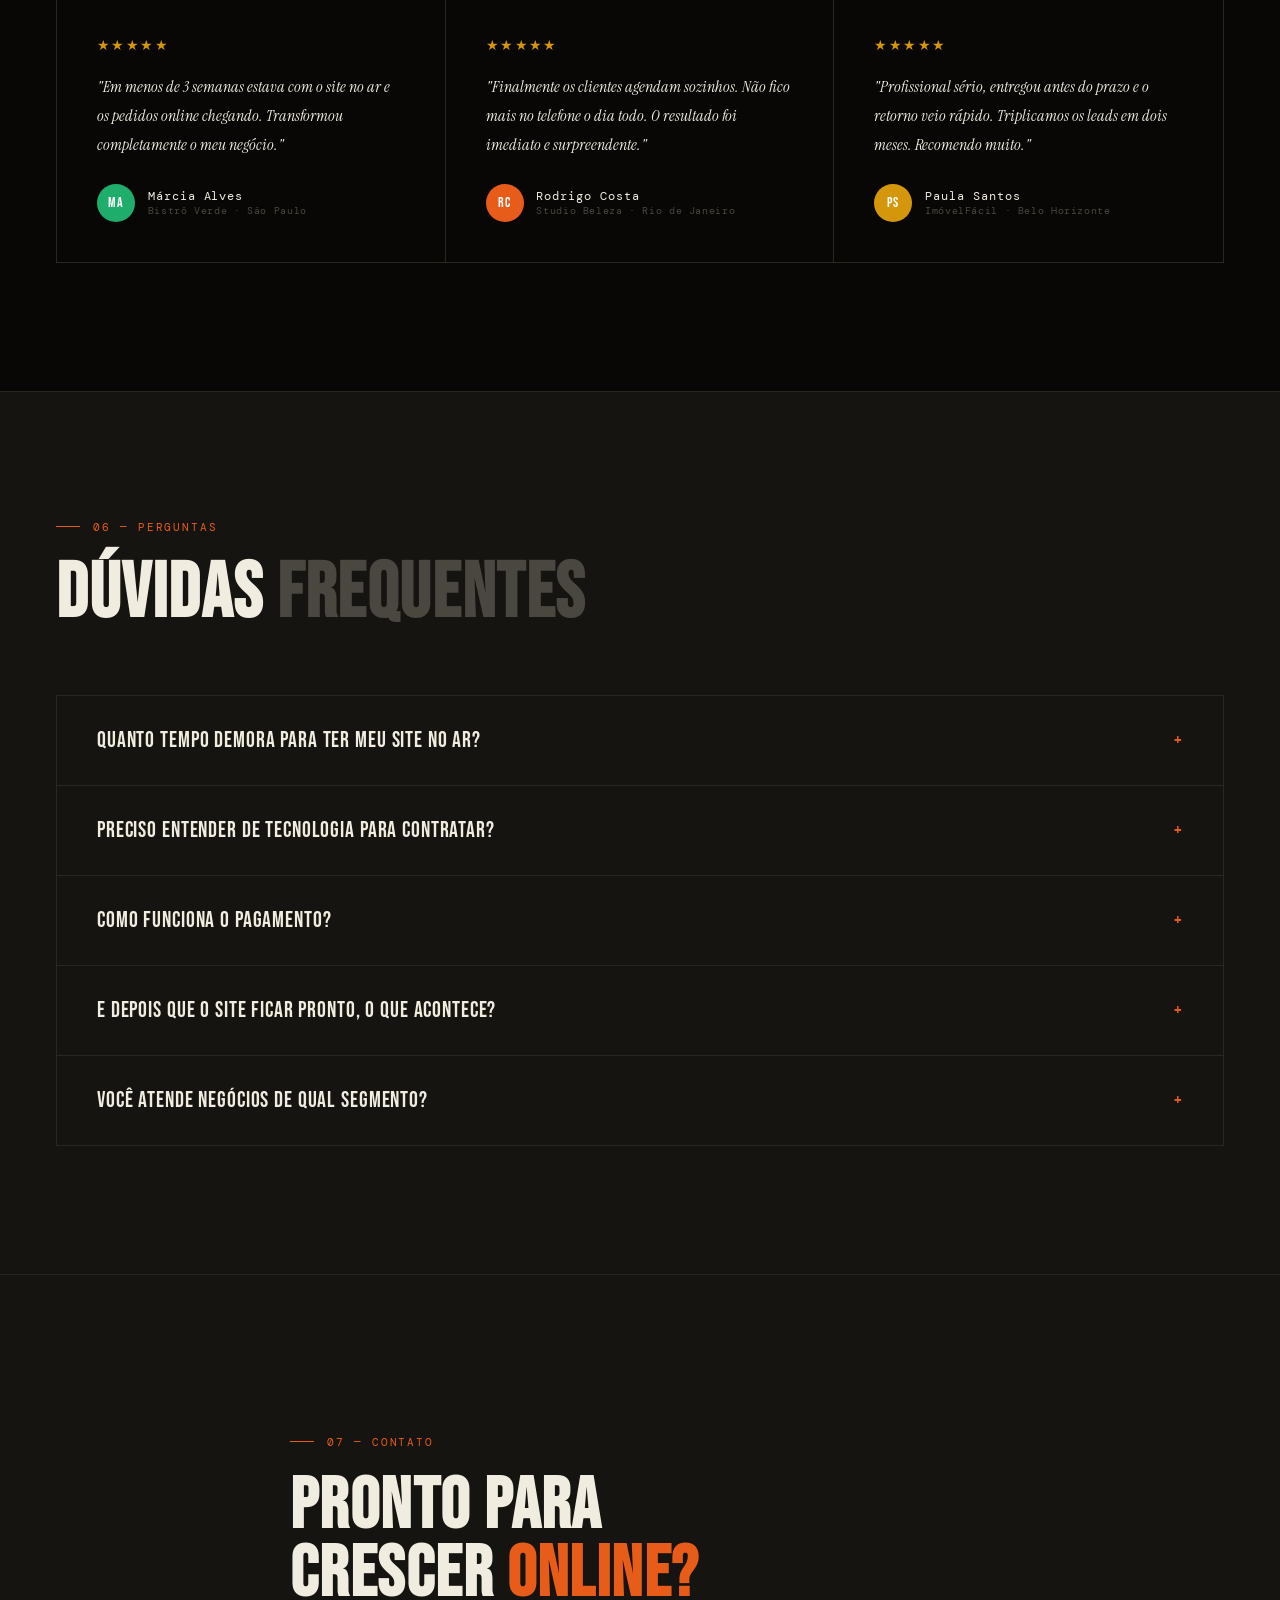
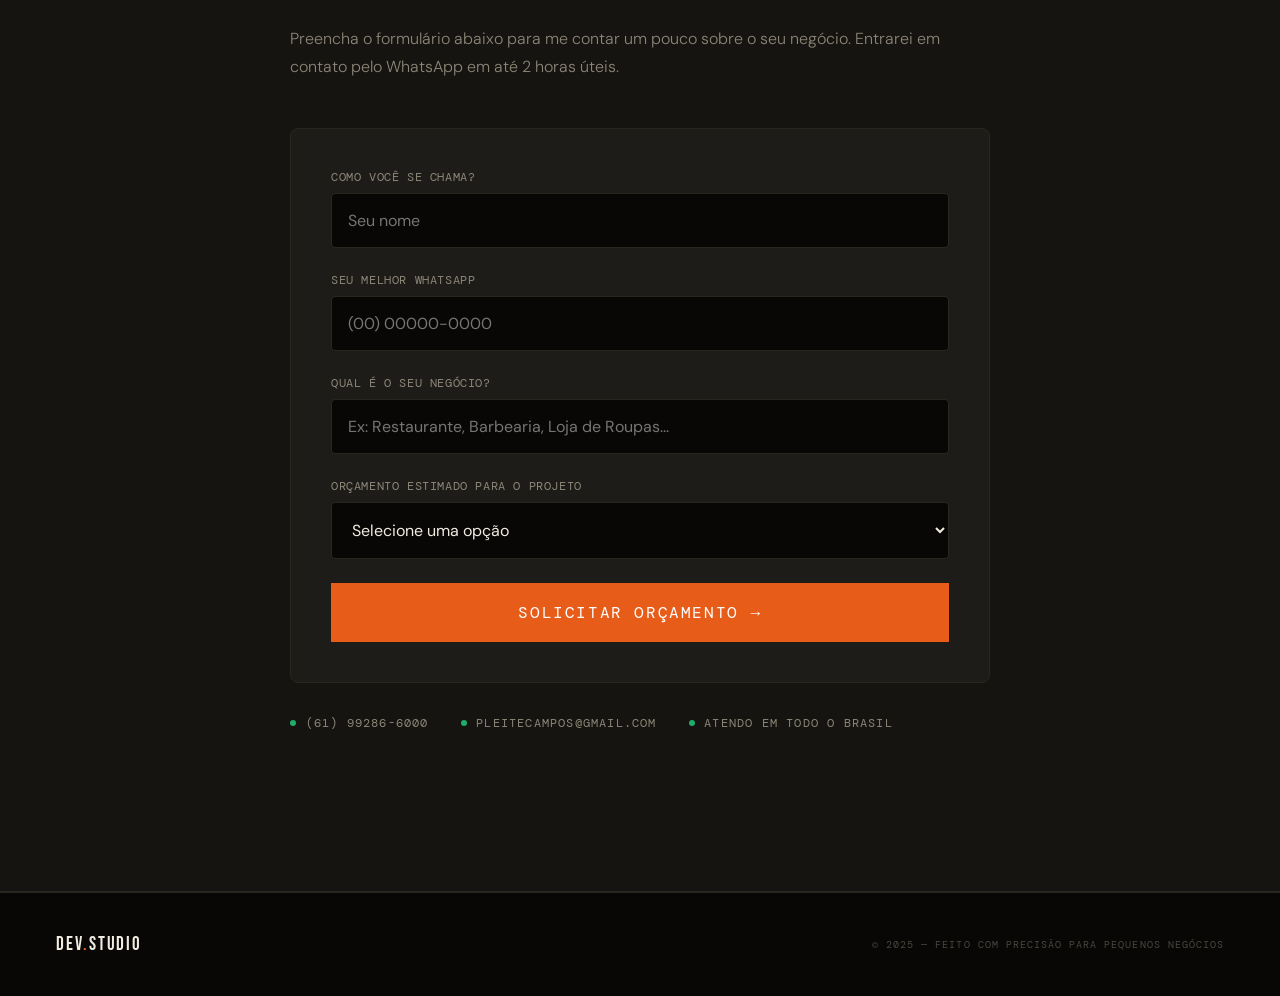
==== commit 806c2457: "." ====
--- a/index.html
+++ b/index.html
@@ -5,545 +5,13 @@
 <meta name="viewport" content="width=device-width, initial-scale=1.0">
 <title>Dev Studio — Pequenos Negócios</title>
 <link href="https://fonts.googleapis.com/css2?family=Bebas+Neue&family=Instrument+Serif:ital@0;1&family=DM+Mono:wght@300;400&family=DM+Sans:wght@300;400;500&display=swap" rel="stylesheet">
-<style>
-*,*::before,*::after{box-sizing:border-box;margin:0;padding:0;}
-:root{
-  --bg:#080705;
-  --bg2:#0f0e0b;
-  --surface:#161410;
-  --surface2:#1e1c18;
-  --border:#2a2720;
-  --text:#f0ece0;
-  --text2:#8c8678;
-  --text3:#4a4740;
-  --accent:#e85c1a;
-  --accent2:#f5813e;
-  --green:#1fad6b;
-  --gold:#d4960a;
-  --r:2px;
-}
-html{scroll-behavior:smooth;}
-body{
-  background:var(--bg);
-  color:var(--text);
-  font-family:'DM Sans',sans-serif;
-  cursor:none;
-  overflow-x:hidden;
-}
-
-/* CURSOR */
-#cursor{
-  position:fixed;width:12px;height:12px;
-  background:var(--accent);border-radius:50%;
-  pointer-events:none;z-index:9999;
-  transform:translate(-50%,-50%);
-  transition:transform .1s,width .2s,height .2s,background .2s;
-  mix-blend-mode:screen;
-}
-#cursor-ring{
-  position:fixed;width:36px;height:36px;
-  border:1px solid rgba(232,92,26,.4);border-radius:50%;
-  pointer-events:none;z-index:9998;
-  transform:translate(-50%,-50%);
-  transition:transform .15s ease,width .25s,height .25s,border-color .2s;
-}
-body:has(a:hover) #cursor,
-body:has(button:hover) #cursor{width:20px;height:20px;}
-body:has(a:hover) #cursor-ring,
-body:has(button:hover) #cursor-ring{width:60px;height:60px;border-color:rgba(232,92,26,.7);}
-
-/* CANVAS */
-#bg-canvas{position:fixed;top:0;left:0;width:100%;height:100%;z-index:0;pointer-events:none;opacity:.35;}
-
-/* NAV */
-nav{
-  position:fixed;top:0;left:0;right:0;z-index:100;
-  display:flex;align-items:center;justify-content:space-between;
-  padding:1.4rem 3.5rem;
-  border-bottom:1px solid var(--border);
-  background:rgba(8,7,5,.85);
-  backdrop-filter:blur(16px);
-}
-.nav-logo{
-  font-family:'Bebas Neue',sans-serif;
-  font-size:1.4rem;letter-spacing:.1em;
-  color:var(--text);
-}
-.nav-logo span{color:var(--accent);}
-.nav-links{display:flex;gap:2.5rem;}
-.nav-links a{
-  font-family:'DM Mono',monospace;
-  font-size:.72rem;font-weight:300;
-  letter-spacing:.14em;text-transform:uppercase;
-  text-decoration:none;color:var(--text2);
-  transition:color .2s;cursor:none;
-}
-.nav-links a:hover{color:var(--accent);}
-.nav-cta{
-  font-family:'DM Mono',monospace;
-  font-size:.72rem;font-weight:400;
-  letter-spacing:.14em;text-transform:uppercase;
-  background:var(--accent);color:#fff;
-  border:none;padding:.65rem 1.6rem;cursor:none;
-  transition:background .2s,transform .15s;
-}
-.nav-cta:hover{background:var(--accent2);transform:scale(1.04);}
-
-/* HERO */
-.hero{
-  position:relative;min-height:100vh;z-index:1;
-  display:flex;align-items:center;
-  padding:0 3.5rem;
-  padding-top:80px;
-  overflow:hidden;
-}
-.hero-content{position:relative;z-index:2;max-width:900px;}
-.hero-badge{
-  display:inline-flex;align-items:center;gap:.6rem;
-  font-family:'DM Mono',monospace;font-size:.7rem;font-weight:300;
-  letter-spacing:.12em;text-transform:uppercase;
-  color:var(--green);border:1px solid rgba(31,173,107,.3);
-  padding:.45rem 1rem;margin-bottom:3rem;
-  opacity:0;animation:fadeUp .6s .3s ease forwards;
-}
-.hero-badge::before{content:'';width:6px;height:6px;border-radius:50%;background:var(--green);animation:pulse 2s infinite;}
-@keyframes pulse{0%,100%{opacity:1;transform:scale(1);}50%{opacity:.4;transform:scale(1.4);}}
-
-.hero-title{
-  font-family:'Bebas Neue',sans-serif;
-  font-size:clamp(5rem,12vw,11rem);
-  line-height:.9;letter-spacing:-.01em;
-  color:var(--text);
-  opacity:0;animation:fadeUp .8s .5s ease forwards;
-}
-.hero-title .outline{
-  -webkit-text-stroke:1px var(--text3);
-  color:transparent;
-}
-.hero-title .accent{color:var(--accent);}
-
-.hero-sub-row{
-  display:flex;align-items:flex-end;gap:3rem;margin-top:2.5rem;
-  opacity:0;animation:fadeUp .6s .8s ease forwards;
-}
-.hero-sub{
-  font-size:1.05rem;font-weight:300;color:var(--text2);line-height:1.75;
-  max-width:480px;
-}
-.hero-sub em{color:var(--text);font-style:normal;font-weight:400;}
-.hero-actions{display:flex;gap:1rem;margin-top:2rem;flex-wrap:wrap;}
-.btn-main{
-  font-family:'DM Mono',monospace;font-size:.78rem;
-  letter-spacing:.1em;text-transform:uppercase;
-  background:var(--accent);color:#fff;
-  border:none;padding:1rem 2.2rem;cursor:none;
-  transition:all .2s;display:flex;align-items:center;gap:.6rem;
-}
-.btn-main:hover{background:var(--accent2);transform:translateY(-2px);}
-.btn-ghost{
-  font-family:'DM Mono',monospace;font-size:.78rem;
-  letter-spacing:.1em;text-transform:uppercase;
-  background:transparent;color:var(--text2);
-  border:1px solid var(--border);padding:1rem 2.2rem;cursor:none;
-  transition:all .2s;
-}
-.btn-ghost:hover{border-color:var(--text2);color:var(--text);}
-
-.hero-scroll{
-  position:absolute;bottom:2.5rem;left:50%;transform:translateX(-50%);
-  display:flex;flex-direction:column;align-items:center;gap:.6rem;
-  font-family:'DM Mono',monospace;font-size:.65rem;letter-spacing:.14em;
-  text-transform:uppercase;color:var(--text3);
-  opacity:0;animation:fadeUp .5s 1.2s ease forwards;
-}
-.scroll-line{width:1px;height:40px;background:var(--border);position:relative;overflow:hidden;}
-.scroll-line::after{
-  content:'';position:absolute;top:-100%;width:100%;height:100%;
-  background:var(--accent);animation:scrollLine 2s 1.5s ease infinite;
-}
-@keyframes scrollLine{0%{top:-100%;}100%{top:200%;}}
-
-/* MARQUEE */
-.marquee-wrap{
-  position:relative;z-index:1;overflow:hidden;
-  border-top:1px solid var(--border);border-bottom:1px solid var(--border);
-  padding:1.2rem 0;background:var(--surface);
-}
-.marquee-track{
-  display:flex;gap:0;white-space:nowrap;
-  animation:marquee 25s linear infinite;
-}
-.marquee-track:hover{animation-play-state:paused;}
-.marquee-item{
-  font-family:'Bebas Neue',sans-serif;
-  font-size:1.2rem;letter-spacing:.12em;
-  color:var(--text3);padding:0 2rem;
-  display:flex;align-items:center;gap:2rem;
-}
-.marquee-item .dot{color:var(--accent);font-size:.6rem;}
-@keyframes marquee{0%{transform:translateX(0);}100%{transform:translateX(-50%);}}
-
-/* SECTIONS */
-.section{
-  position:relative;z-index:1;
-  padding:8rem 3.5rem;
-  border-bottom:1px solid var(--border);
-}
-.sec-tag{
-  font-family:'DM Mono',monospace;font-size:.68rem;
-  letter-spacing:.18em;text-transform:uppercase;
-  color:var(--accent);margin-bottom:1.5rem;
-  display:flex;align-items:center;gap:.8rem;
-}
-.sec-tag::before{content:'';display:block;width:24px;height:1px;background:var(--accent);}
-.sec-title{
-  font-family:'Bebas Neue',sans-serif;
-  font-size:clamp(3rem,6vw,5.5rem);
-  line-height:.95;letter-spacing:.02em;color:var(--text);
-  margin-bottom:1rem;
-}
-.sec-title .dim{color:var(--text3);}
-
-/* SERVICES */
-.services-grid{
-  display:grid;grid-template-columns:repeat(3,1fr);
-  gap:0;border:1px solid var(--border);
-  margin-top:4rem;
-}
-.svc{
-  padding:3rem 2.5rem;border-right:1px solid var(--border);
-  position:relative;overflow:hidden;cursor:none;
-  transition:background .3s;
-}
-.svc:last-child{border-right:none;}
-.svc::before{
-  content:'';position:absolute;top:0;left:0;right:0;bottom:0;
-  background:var(--accent);transform:scaleY(0);transform-origin:bottom;
-  transition:transform .4s cubic-bezier(.16,1,.3,1);z-index:0;
-}
-.svc:hover::before{transform:scaleY(1);}
-.svc:hover .svc-num,.svc:hover .svc-name,.svc:hover .svc-desc,.svc:hover .svc-tech{
-  color:#fff!important;
-}
-.svc>*{position:relative;z-index:1;}
-.svc-num{
-  font-family:'DM Mono',monospace;font-size:.68rem;
-  letter-spacing:.14em;color:var(--text3);margin-bottom:2rem;
-  transition:color .3s;
-}
-.svc-icon{font-size:2rem;margin-bottom:1.2rem;}
-.svc-name{
-  font-family:'Bebas Neue',sans-serif;font-size:2rem;
-  letter-spacing:.04em;color:var(--text);margin-bottom:1rem;
-  transition:color .3s;
-}
-.svc-desc{
-  font-size:.88rem;color:var(--text2);line-height:1.75;
-  margin-bottom:1.5rem;font-weight:300;
-  transition:color .3s;
-}
-.svc-tech{
-  font-family:'DM Mono',monospace;font-size:.68rem;
-  letter-spacing:.1em;color:var(--text3);text-transform:uppercase;
-  transition:color .3s;
-}
-
-/* CASES TABS */
-.cases-tabs{
-  display:flex;gap:0;margin-top:4rem;
-  border:1px solid var(--border);
-}
-.case-tab{
-  flex:1;padding:1.2rem 1.5rem;
-  font-family:'DM Mono',monospace;font-size:.72rem;
-  letter-spacing:.12em;text-transform:uppercase;
-  background:transparent;color:var(--text3);
-  border:none;border-right:1px solid var(--border);
-  cursor:none;transition:all .2s;
-}
-.case-tab:last-child{border-right:none;}
-.case-tab.active,.case-tab:hover{
-  background:var(--accent);color:#fff;
-}
-.cases-display{
-  border:1px solid var(--border);border-top:none;
-  display:none;
-}
-.cases-display.active{display:grid;grid-template-columns:1fr 1fr;}
-.case-info{padding:3.5rem;border-right:1px solid var(--border);}
-.case-sector{
-  font-family:'DM Mono',monospace;font-size:.68rem;
-  letter-spacing:.14em;text-transform:uppercase;
-  color:var(--accent);margin-bottom:1.2rem;
-}
-.case-title{
-  font-family:'Bebas Neue',sans-serif;font-size:2.2rem;
-  letter-spacing:.03em;line-height:1.1;color:var(--text);margin-bottom:1.2rem;
-}
-.case-story{
-  font-size:.9rem;color:var(--text2);line-height:1.8;
-  font-weight:300;margin-bottom:2rem;
-}
-.case-metrics{display:grid;grid-template-columns:repeat(3,1fr);gap:0;border:1px solid var(--border);}
-.metric{padding:1.2rem;border-right:1px solid var(--border);}
-.metric:last-child{border-right:none;}
-.metric-val{
-  font-family:'Bebas Neue',sans-serif;font-size:2rem;
-  letter-spacing:.04em;color:var(--accent);
-}
-.metric-label{
-  font-family:'DM Mono',monospace;font-size:.62rem;
-  letter-spacing:.1em;text-transform:uppercase;color:var(--text3);
-  margin-top:.3rem;
-}
-.case-visual{
-  padding:3.5rem;display:flex;align-items:center;justify-content:center;
-  background:var(--surface);
-}
-.phone-mock{
-  width:200px;border:2px solid var(--border);border-radius:24px;
-  overflow:hidden;background:var(--bg);
-}
-.phone-top{
-  background:var(--surface2);padding:1rem;
-  display:flex;flex-direction:column;gap:.4rem;
-  border-bottom:1px solid var(--border);
-}
-.phone-bar{height:5px;border-radius:2px;background:var(--border);}
-.phone-bar.colored{background:var(--accent);width:70%;}
-.phone-body{padding:1rem;display:flex;flex-direction:column;gap:.5rem;}
-.phone-card{
-  background:var(--surface2);border-radius:6px;
-  padding:.7rem;display:flex;align-items:center;gap:.6rem;
-}
-.phone-dot{width:28px;height:28px;border-radius:50%;flex-shrink:0;}
-.phone-lines{flex:1;display:flex;flex-direction:column;gap:.3rem;}
-.phone-line{height:5px;border-radius:2px;background:var(--border);}
-.phone-line.s{width:60%;}
-.phone-btn{
-  background:var(--accent);border-radius:4px;padding:.6rem;
-  font-family:'DM Mono',monospace;font-size:.6rem;
-  color:#fff;letter-spacing:.08em;text-align:center;
-  margin-top:.3rem;
-}
-
-/* PROCESS */
-.process-list{
-  display:grid;grid-template-columns:repeat(4,1fr);
-  border:1px solid var(--border);margin-top:4rem;
-}
-.step{
-  padding:3rem 2rem;border-right:1px solid var(--border);
-  position:relative;overflow:hidden;
-}
-.step:last-child{border-right:none;}
-.step-line{
-  position:absolute;top:0;left:0;right:0;height:2px;
-  background:var(--border);
-}
-.step-line-fill{
-  height:100%;background:var(--accent);width:0;
-  transition:width .8s ease;
-}
-.step.visible .step-line-fill{width:100%;}
-.step-n{
-  font-family:'Bebas Neue',sans-serif;font-size:4rem;
-  letter-spacing:.04em;line-height:1;
-  color:var(--surface2);-webkit-text-stroke:1px var(--border);
-  margin-bottom:1.5rem;
-}
-.step-name{
-  font-family:'Bebas Neue',sans-serif;font-size:1.4rem;
-  letter-spacing:.06em;color:var(--text);margin-bottom:.8rem;
-}
-.step-desc{font-size:.85rem;color:var(--text2);line-height:1.7;font-weight:300;}
-
-/* PRICING */
-.pricing-grid{
-  display:grid;grid-template-columns:repeat(3,1fr);
-  border:1px solid var(--border);margin-top:4rem;
-}
-.plan{
-  padding:3rem 2.5rem;border-right:1px solid var(--border);
-  position:relative;
-}
-.plan:last-child{border-right:none;}
-.plan.featured{background:var(--surface);}
-.plan-badge{
-  font-family:'DM Mono',monospace;font-size:.62rem;
-  letter-spacing:.14em;text-transform:uppercase;
-  background:var(--accent);color:#fff;
-  display:inline-block;padding:.3rem .8rem;margin-bottom:1.5rem;
-}
-.plan-name{
-  font-family:'Bebas Neue',sans-serif;font-size:1.8rem;
-  letter-spacing:.06em;color:var(--text);margin-bottom:.8rem;
-}
-.plan-price{
-  font-family:'Bebas Neue',sans-serif;font-size:3.5rem;
-  letter-spacing:-.01em;line-height:1;color:var(--text);
-}
-.plan-price .currency{font-size:1.8rem;vertical-align:top;margin-top:.4rem;display:inline-block;}
-.plan-period{
-  font-family:'DM Mono',monospace;font-size:.65rem;
-  letter-spacing:.1em;color:var(--text3);margin-bottom:1.5rem;
-  text-transform:uppercase;
-}
-.plan-desc{font-size:.87rem;color:var(--text2);line-height:1.7;margin-bottom:2rem;font-weight:300;}
-.plan-features{list-style:none;display:flex;flex-direction:column;gap:.8rem;margin-bottom:2.5rem;}
-.plan-feature{
-  font-size:.85rem;color:var(--text2);
-  display:flex;align-items:flex-start;gap:.6rem;font-weight:300;
-}
-.plan-feature::before{content:'→';color:var(--accent);flex-shrink:0;font-size:.8rem;}
-.btn-plan{
-  width:100%;padding:.9rem;
-  font-family:'DM Mono',monospace;font-size:.72rem;
-  letter-spacing:.12em;text-transform:uppercase;
-  border:none;cursor:none;transition:all .2s;
-}
-.btn-plan.outline{
-  background:transparent;color:var(--text2);
-  border:1px solid var(--border);
-}
-.btn-plan.outline:hover{border-color:var(--accent);color:var(--accent);}
-.btn-plan.solid{background:var(--accent);color:#fff;}
-.btn-plan.solid:hover{background:var(--accent2);}
-
-/* TESTIMONIALS */
-.testi-grid{
-  display:grid;grid-template-columns:repeat(3,1fr);
-  border:1px solid var(--border);margin-top:4rem;
-}
-.testi{
-  padding:2.5rem;border-right:1px solid var(--border);
-}
-.testi:last-child{border-right:none;}
-.testi-stars{color:var(--gold);font-size:.9rem;letter-spacing:.1em;margin-bottom:1.2rem;}
-.testi-text{
-  font-family:'Instrument Serif',serif;font-style:italic;
-  font-size:1rem;line-height:1.8;color:var(--text);
-  margin-bottom:1.5rem;
-}
-.testi-author{display:flex;align-items:center;gap:.8rem;}
-.testi-av{
-  width:38px;height:38px;border-radius:50%;
-  display:flex;align-items:center;justify-content:center;
-  font-family:'Bebas Neue',sans-serif;font-size:.9rem;
-  letter-spacing:.08em;color:#fff;flex-shrink:0;
-}
-.testi-name{
-  font-family:'DM Mono',monospace;font-size:.75rem;
-  letter-spacing:.08em;color:var(--text);
-}
-.testi-biz{font-family:'DM Mono',monospace;font-size:.65rem;letter-spacing:.06em;color:var(--text3);}
-
-/* FAQ */
-.faq-list{margin-top:4rem;border:1px solid var(--border);}
-.faq-item{border-bottom:1px solid var(--border);}
-.faq-item:last-child{border-bottom:none;}
-.faq-q{
-  width:100%;display:flex;align-items:center;justify-content:space-between;
-  padding:2rem 2.5rem;background:transparent;border:none;
-  font-family:'Bebas Neue',sans-serif;font-size:1.35rem;
-  letter-spacing:.04em;color:var(--text);text-align:left;
-  cursor:none;transition:color .2s;
-}
-.faq-q:hover{color:var(--accent);}
-.faq-icon{
-  font-size:1.2rem;color:var(--accent);transition:transform .3s;flex-shrink:0;
-}
-.faq-item.open .faq-icon{transform:rotate(45deg);}
-.faq-a{
-  max-height:0;overflow:hidden;
-  transition:max-height .4s ease,padding .3s;
-}
-.faq-item.open .faq-a{max-height:200px;}
-.faq-a-inner{
-  padding:0 2.5rem 2rem;
-  font-size:.9rem;color:var(--text2);line-height:1.8;font-weight:300;
-}
-
-/* CTA */
-.cta-section{
-  position:relative;z-index:1;
-  padding:10rem 3.5rem;
-  background:var(--surface);
-  border-bottom:1px solid var(--border);
-  overflow:hidden;
-}
-.cta-bg-text{
-  position:absolute;top:50%;left:50%;transform:translate(-50%,-50%);
-  font-family:'Bebas Neue',sans-serif;
-  font-size:clamp(8rem,18vw,18rem);
-  letter-spacing:.04em;
-  color:transparent;-webkit-text-stroke:1px var(--surface2);
-  white-space:nowrap;pointer-events:none;z-index:0;
-  user-select:none;
-}
-.cta-inner{position:relative;z-index:1;text-align:center;}
-.cta-title{
-  font-family:'Bebas Neue',sans-serif;
-  font-size:clamp(4rem,9vw,8rem);
-  line-height:.95;letter-spacing:.02em;color:var(--text);
-  margin-bottom:2rem;
-}
-.cta-title .accent{color:var(--accent);}
-.cta-sub{
-  font-size:1rem;color:var(--text2);font-weight:300;
-  margin-bottom:3rem;line-height:1.7;
-}
-.cta-contact{
-  display:flex;align-items:center;justify-content:center;gap:2rem;flex-wrap:wrap;
-  margin-top:3rem;
-}
-.contact-item{
-  display:flex;align-items:center;gap:.6rem;
-  font-family:'DM Mono',monospace;font-size:.75rem;
-  letter-spacing:.1em;text-transform:uppercase;color:var(--text2);
-}
-.contact-dot{width:6px;height:6px;border-radius:50%;background:var(--green);}
-
-/* FOOTER */
-footer{
-  position:relative;z-index:1;
-  padding:2.5rem 3.5rem;
-  display:flex;align-items:center;justify-content:space-between;
-  background:var(--bg);border-top:1px solid var(--border);
-}
-.footer-logo{
-  font-family:'Bebas Neue',sans-serif;font-size:1.2rem;
-  letter-spacing:.1em;color:var(--text);
-}
-.footer-logo span{color:var(--accent);}
-.footer-copy{
-  font-family:'DM Mono',monospace;font-size:.65rem;
-  letter-spacing:.1em;color:var(--text3);text-transform:uppercase;
-}
-
-/* REVEAL */
-.reveal{opacity:0;transform:translateY(30px);transition:opacity .7s ease,transform .7s ease;}
-.reveal.visible{opacity:1;transform:translateY(0);}
-
-@keyframes fadeUp{from{opacity:0;transform:translateY(24px);}to{opacity:1;transform:translateY(0);}}
-
-/* RESPONSIVE */
-@media(max-width:900px){
-  nav{padding:1rem 1.5rem;}
-  .nav-links{display:none;}
-  .hero{padding:1.5rem;padding-top:80px;}
-  .section{padding:5rem 1.5rem;}
-  .services-grid,.cases-display,.process-list,.pricing-grid,.testi-grid{grid-template-columns:1fr;}
-  .svc,.step,.plan,.testi{border-right:none;border-bottom:1px solid var(--border);}
-  .case-tab{font-size:.6rem;padding:.9rem .7rem;letter-spacing:.06em;}
-  .cases-display.active{grid-template-columns:1fr;}
-  .case-info{border-right:none;border-bottom:1px solid var(--border);}
-  .cta-section{padding:5rem 1.5rem;}
-  footer{padding:1.5rem;flex-direction:column;gap:.8rem;text-align:center;}
-}
-</style>
+<link rel="stylesheet" href="style.css">
+<script src="script.js" defer></script>
 </head>
 <body>
+
+<!-- SCROLL PROGRESS -->
+<div id="scroll-progress"></div>
 
 <div id="cursor"></div>
 <div id="cursor-ring"></div>
@@ -559,7 +27,13 @@
     <a href="#precos">Preços</a>
     <a href="#contato">Contato</a>
   </div>
-  <button class="nav-cta" onclick="document.getElementById('contato').scrollIntoView({behavior:'smooth'})">Falar comigo</button>
+  <div style="display:flex;align-items:center;gap:1.5rem;">
+    <button id="theme-toggle" class="theme-toggle" aria-label="Alternar tema">
+      <svg class="sun-icon" viewBox="0 0 24 24" width="20" height="20" fill="none" stroke="currentColor" stroke-width="2" stroke-linecap="round" stroke-linejoin="round"><circle cx="12" cy="12" r="5"></circle><line x1="12" y1="1" x2="12" y2="3"></line><line x1="12" y1="21" x2="12" y2="23"></line><line x1="4.22" y1="4.22" x2="5.64" y2="5.64"></line><line x1="18.36" y1="18.36" x2="19.78" y2="19.78"></line><line x1="1" y1="12" x2="3" y2="12"></line><line x1="21" y1="12" x2="23" y2="12"></line><line x1="4.22" y1="19.78" x2="5.64" y2="18.36"></line><line x1="18.36" y1="5.64" x2="19.78" y2="4.22"></line></svg>
+      <svg class="moon-icon" viewBox="0 0 24 24" width="20" height="20" fill="none" stroke="currentColor" stroke-width="2" stroke-linecap="round" stroke-linejoin="round" style="display:none;"><path d="M21 12.79A9 9 0 1 1 11.21 3 7 7 0 0 0 21 12.79z"></path></svg>
+    </button>
+    <a href="#contato" class="nav-cta">Falar comigo</a>
+  </div>
 </nav>
 
 <!-- HERO -->
@@ -571,14 +45,14 @@
     <h1 class="hero-title">
       <div>SEU NEGÓCIO</div>
       <div class="outline">MERECE UM</div>
-      <div>SITE <span class="accent">REAL.</span></div>
+      <div>SITE <span class="accent" id="typewriter">REAL.</span></div>
     </h1>
     <div class="hero-sub-row">
       <div>
         <p class="hero-sub">Desenvolvo soluções digitais para <em>pequenos negócios</em> que querem crescer de verdade. Do site que aparece no Google ao sistema que automatiza sua operação.</p>
         <div class="hero-actions">
-          <button class="btn-main" onclick="document.getElementById('cases').scrollIntoView({behavior:'smooth'})">Ver meu trabalho →</button>
-          <button class="btn-ghost" onclick="document.getElementById('contato').scrollIntoView({behavior:'smooth'})">Orçamento grátis</button>
+          <a href="#cases" class="btn-main">Ver meu trabalho →</a>
+          <a href="#contato" class="btn-ghost">Orçamento grátis</a>
         </div>
       </div>
     </div>
@@ -599,21 +73,21 @@
   <div class="sec-tag">01 — Serviços</div>
   <h2 class="sec-title">O QUE EU <span class="dim">FAÇO</span></h2>
   <div class="services-grid">
-    <div class="svc">
+    <div class="svc glow-effect">
       <div class="svc-num">001</div>
       <div class="svc-icon">🌐</div>
       <div class="svc-name">Sites & Landing Pages</div>
       <div class="svc-desc">Site profissional que carrega rápido, aparece no Google e converte visitantes em clientes de verdade.</div>
       <div class="svc-tech">HTML · CSS · WordPress · Webflow</div>
     </div>
-    <div class="svc">
+    <div class="svc glow-effect">
       <div class="svc-num">002</div>
       <div class="svc-icon">🛒</div>
       <div class="svc-name">Loja Virtual</div>
       <div class="svc-desc">E-commerce completo com pagamento, estoque e integração com marketplaces. Venda 24h sem depender de ninguém.</div>
       <div class="svc-tech">WooCommerce · Shopify · API Pix</div>
     </div>
-    <div class="svc">
+    <div class="svc glow-effect">
       <div class="svc-num">003</div>
       <div class="svc-icon">⚙️</div>
       <div class="svc-name">Sistemas Sob Medida</div>
@@ -624,13 +98,13 @@
 </section>
 
 <!-- CASES -->
-<section class="section reveal" id="cases" style="background:var(--surface);">
+<section class="section reveal bg-surface" id="cases">
   <div class="sec-tag">02 — Cases</div>
   <h2 class="sec-title">RESULTADOS <span class="dim">REAIS</span></h2>
   <div class="cases-tabs">
-    <button class="case-tab active" onclick="showCase(0,this)">🌿 Bistrô Verde</button>
-    <button class="case-tab" onclick="showCase(1,this)">✂️ Studio Beleza</button>
-    <button class="case-tab" onclick="showCase(2,this)">🏠 ImóvelFácil</button>
+    <button class="case-tab active" data-target="case-0">🌿 Bistrô Verde</button>
+    <button class="case-tab" data-target="case-1">✂️ Studio Beleza</button>
+    <button class="case-tab" data-target="case-2">🏠 ImóvelFácil</button>
   </div>
 
   <div class="cases-display active" id="case-0">
@@ -644,23 +118,11 @@
         <div class="metric"><div class="metric-val">R$1.8k</div><div class="metric-label">Investimento total</div></div>
       </div>
     </div>
+    
     <div class="case-visual">
-      <div class="phone-mock">
-        <div class="phone-top" style="background:#1a3a2a;">
-          <div style="font-family:'Bebas Neue',sans-serif;font-size:.9rem;letter-spacing:.08em;color:#fff;">🌿 BISTRÔ VERDE</div>
-          <div class="phone-bar colored" style="background:#1fad6b;"></div>
-          <div class="phone-bar" style="width:40%;"></div>
-        </div>
-        <div class="phone-body">
-          <div style="font-family:'DM Mono',monospace;font-size:.6rem;letter-spacing:.1em;color:var(--text3);text-transform:uppercase;margin-bottom:.3rem;">Destaques do dia</div>
-          <div class="phone-card"><div class="phone-dot" style="background:#1fad6b;"></div><div class="phone-lines"><div class="phone-line"></div><div class="phone-line s"></div></div></div>
-          <div class="phone-card"><div class="phone-dot" style="background:#d4960a;"></div><div class="phone-lines"><div class="phone-line"></div><div class="phone-line s"></div></div></div>
-          <div class="phone-card"><div class="phone-dot" style="background:#e85c1a;"></div><div class="phone-lines"><div class="phone-line"></div><div class="phone-line s"></div></div></div>
-          <div class="phone-btn">FAZER PEDIDO</div>
-        </div>
-      </div>
-    </div>
-  </div>
+      <img src="case-bistro.png" alt="Mockup do Sistema Completo Bistrô Verde" class="case-image">
+    </div>
+    </div>
 
   <div class="cases-display" id="case-1">
     <div class="case-info">
@@ -673,27 +135,11 @@
         <div class="metric"><div class="metric-val">R$2.2k</div><div class="metric-label">Investimento total</div></div>
       </div>
     </div>
+    
     <div class="case-visual">
-      <div class="phone-mock">
-        <div class="phone-top" style="background:#1a1a3a;">
-          <div style="font-family:'Bebas Neue',sans-serif;font-size:.9rem;letter-spacing:.08em;color:#fff;">✂️ STUDIO BELEZA</div>
-          <div class="phone-bar colored" style="background:#7070dd;"></div>
-          <div class="phone-bar" style="width:50%;"></div>
-        </div>
-        <div class="phone-body">
-          <div style="font-family:'DM Mono',monospace;font-size:.6rem;letter-spacing:.1em;color:var(--text3);text-transform:uppercase;margin-bottom:.3rem;">Agendar horário</div>
-          <div class="phone-card" style="flex-direction:column;align-items:flex-start;gap:.3rem;">
-            <div style="font-size:.6rem;color:var(--text3);font-family:'DM Mono',monospace;">SEG · 13 JAN</div>
-            <div style="display:flex;gap:.3rem;">
-              <div style="background:#7070dd;padding:.3rem .5rem;border-radius:3px;font-size:.55rem;color:#fff;font-family:'DM Mono',monospace;">09:00</div>
-              <div style="background:var(--surface2);padding:.3rem .5rem;border-radius:3px;font-size:.55rem;color:var(--text3);font-family:'DM Mono',monospace;">11:00</div>
-              <div style="background:var(--surface2);padding:.3rem .5rem;border-radius:3px;font-size:.55rem;color:var(--text3);font-family:'DM Mono',monospace;">14:00</div>
-            </div>
-          </div>
-          <div class="phone-btn" style="background:#7070dd;">CONFIRMAR</div>
-        </div>
-      </div>
-    </div>
+      <img src="case-studio.png" alt="Mockup do Sistema Studio Beleza" class="case-image">
+    </div>
+    
   </div>
 
   <div class="cases-display" id="case-2">
@@ -707,21 +153,12 @@
         <div class="metric"><div class="metric-val">R$4.5k</div><div class="metric-label">Investimento total</div></div>
       </div>
     </div>
+    
+    <!-- ÁREA DA IMAGEM ATUALIZADA -->
     <div class="case-visual">
-      <div class="phone-mock">
-        <div class="phone-top" style="background:#2a1a10;">
-          <div style="font-family:'Bebas Neue',sans-serif;font-size:.9rem;letter-spacing:.08em;color:#fff;">🏠 IMÓVELFÁCIL</div>
-          <div class="phone-bar colored" style="background:#e85c1a;"></div>
-          <div class="phone-bar" style="width:55%;"></div>
-        </div>
-        <div class="phone-body">
-          <div style="font-family:'DM Mono',monospace;font-size:.6rem;letter-spacing:.1em;color:var(--text3);text-transform:uppercase;margin-bottom:.3rem;">47 imóveis</div>
-          <div class="phone-card"><div class="phone-dot" style="background:#e85c1a;border-radius:4px;"></div><div class="phone-lines"><div class="phone-line"></div><div class="phone-line s"></div></div><div style="font-family:'Bebas Neue',sans-serif;font-size:.85rem;color:var(--accent);">R$450k</div></div>
-          <div class="phone-card"><div class="phone-dot" style="background:#d4960a;border-radius:4px;"></div><div class="phone-lines"><div class="phone-line"></div><div class="phone-line s"></div></div><div style="font-family:'Bebas Neue',sans-serif;font-size:.85rem;color:var(--gold);">R$320k</div></div>
-          <div class="phone-btn">VER IMÓVEIS</div>
-        </div>
-      </div>
-    </div>
+      <img src="case-imoveis.png" alt="Mockup da Plataforma ImóvelFácil" class="case-image">
+    </div>
+    
   </div>
 </section>
 
@@ -730,25 +167,25 @@
   <div class="sec-tag">03 — Processo</div>
   <h2 class="sec-title">COMO <span class="dim">FUNCIONA</span></h2>
   <div class="process-list">
-    <div class="step" id="step-0">
+    <div class="step glow-effect" id="step-0">
       <div class="step-line"><div class="step-line-fill"></div></div>
       <div class="step-n">01</div>
       <div class="step-name">CONVERSA GRÁTIS</div>
       <div class="step-desc">Entendo seu negócio, objetivos e o que você precisa. Sem compromisso, sem enrolação.</div>
     </div>
-    <div class="step" id="step-1">
+    <div class="step glow-effect" id="step-1">
       <div class="step-line"><div class="step-line-fill"></div></div>
       <div class="step-n">02</div>
       <div class="step-name">PROPOSTA CLARA</div>
       <div class="step-desc">Orçamento detalhado com prazo, escopo e preço fixo. Zero surpresas no final.</div>
     </div>
-    <div class="step" id="step-2">
+    <div class="step glow-effect" id="step-2">
       <div class="step-line"><div class="step-line-fill"></div></div>
       <div class="step-n">03</div>
       <div class="step-name">DESENVOLVIMENTO</div>
       <div class="step-desc">Atualizações semanais. Você acompanha tudo. Pode pedir ajustes a qualquer momento.</div>
     </div>
-    <div class="step" id="step-3">
+    <div class="step glow-effect" id="step-3">
       <div class="step-line"><div class="step-line-fill"></div></div>
       <div class="step-n">04</div>
       <div class="step-name">ENTREGA + SUPORTE</div>
@@ -758,11 +195,11 @@
 </section>
 
 <!-- PREÇOS -->
-<section class="section reveal" id="precos" style="background:var(--surface);">
+<section class="section reveal bg-surface" id="precos">
   <div class="sec-tag">04 — Preços</div>
   <h2 class="sec-title">INVESTIMENTO <span class="dim">TRANSPARENTE</span></h2>
   <div class="pricing-grid">
-    <div class="plan">
+    <div class="plan glow-effect">
       <div class="plan-name">Presença Digital</div>
       <div class="plan-price"><span class="currency">R$</span>1.200</div>
       <div class="plan-period">pagamento único · parcelável 12x</div>
@@ -774,9 +211,9 @@
         <li class="plan-feature">Domínio + hospedagem (1 ano)</li>
         <li class="plan-feature">Entrega em 7 dias</li>
       </ul>
-      <button class="btn-plan outline" onclick="document.getElementById('contato').scrollIntoView({behavior:'smooth'})">Quero esse →</button>
-    </div>
-    <div class="plan featured">
+      <a href="#contato" class="btn-plan outline text-center">Quero esse →</a>
+    </div>
+    <div class="plan featured glow-effect">
       <div class="plan-badge">Mais popular</div>
       <div class="plan-name">Negócio Online</div>
       <div class="plan-price"><span class="currency">R$</span>2.800</div>
@@ -790,11 +227,11 @@
         <li class="plan-feature">SEO avançado + Analytics</li>
         <li class="plan-feature">30 dias suporte incluso</li>
       </ul>
-      <button class="btn-plan solid" onclick="document.getElementById('contato').scrollIntoView({behavior:'smooth'})">Quero esse →</button>
-    </div>
-    <div class="plan">
+      <a href="#contato" class="btn-plan solid text-center">Quero esse →</a>
+    </div>
+    <div class="plan glow-effect">
       <div class="plan-name">Sistema Completo</div>
-      <div class="plan-price" style="font-size:2rem;padding-top:.5rem;">Sob consulta</div>
+      <div class="plan-price plan-price-sm">Sob consulta</div>
       <div class="plan-period">projetos a partir de R$5.000</div>
       <div class="plan-desc">Para negócios que precisam de automação, integrações complexas e sistemas customizados.</div>
       <ul class="plan-features">
@@ -804,7 +241,7 @@
         <li class="plan-feature">Múltiplos usuários e permissões</li>
         <li class="plan-feature">Suporte contínuo mensal</li>
       </ul>
-      <button class="btn-plan outline" onclick="document.getElementById('contato').scrollIntoView({behavior:'smooth'})">Falar sobre projeto →</button>
+      <a href="#contato" class="btn-plan outline text-center">Falar sobre projeto →</a>
     </div>
   </div>
 </section>
@@ -818,7 +255,7 @@
       <div class="testi-stars">★★★★★</div>
       <p class="testi-text">"Em menos de 3 semanas estava com o site no ar e os pedidos online chegando. Transformou completamente o meu negócio."</p>
       <div class="testi-author">
-        <div class="testi-av" style="background:var(--green);">MA</div>
+        <div class="testi-av bg-green">MA</div>
         <div><div class="testi-name">Márcia Alves</div><div class="testi-biz">Bistrô Verde · São Paulo</div></div>
       </div>
     </div>
@@ -826,7 +263,7 @@
       <div class="testi-stars">★★★★★</div>
       <p class="testi-text">"Finalmente os clientes agendam sozinhos. Não fico mais no telefone o dia todo. O resultado foi imediato e surpreendente."</p>
       <div class="testi-author">
-        <div class="testi-av" style="background:var(--accent);">RC</div>
+        <div class="testi-av bg-accent">RC</div>
         <div><div class="testi-name">Rodrigo Costa</div><div class="testi-biz">Studio Beleza · Rio de Janeiro</div></div>
       </div>
     </div>
@@ -834,7 +271,7 @@
       <div class="testi-stars">★★★★★</div>
       <p class="testi-text">"Profissional sério, entregou antes do prazo e o retorno veio rápido. Triplicamos os leads em dois meses. Recomendo muito."</p>
       <div class="testi-author">
-        <div class="testi-av" style="background:var(--gold);">PS</div>
+        <div class="testi-av bg-gold">PS</div>
         <div><div class="testi-name">Paula Santos</div><div class="testi-biz">ImóvelFácil · Belo Horizonte</div></div>
       </div>
     </div>
@@ -842,51 +279,79 @@
 </section>
 
 <!-- FAQ -->
-<section class="section reveal" style="background:var(--surface);">
+<section class="section reveal bg-surface">
   <div class="sec-tag">06 — Perguntas</div>
   <h2 class="sec-title">DÚVIDAS <span class="dim">FREQUENTES</span></h2>
   <div class="faq-list">
     <div class="faq-item">
-      <button class="faq-q" onclick="toggleFaq(this)">Quanto tempo demora para ter meu site no ar? <span class="faq-icon">+</span></button>
+      <button class="faq-q">Quanto tempo demora para ter meu site no ar? <span class="faq-icon">+</span></button>
       <div class="faq-a"><div class="faq-a-inner">Depende do projeto. Sites simples (landing pages) ficam prontos em 5 a 7 dias úteis. Sites completos levam de 10 a 20 dias. Sistemas mais complexos podem levar de 30 a 60 dias. Sempre informo o prazo exato antes de começar.</div></div>
     </div>
     <div class="faq-item">
-      <button class="faq-q" onclick="toggleFaq(this)">Preciso entender de tecnologia para contratar? <span class="faq-icon">+</span></button>
+      <button class="faq-q">Preciso entender de tecnologia para contratar? <span class="faq-icon">+</span></button>
       <div class="faq-a"><div class="faq-a-inner">Não. Meu trabalho é justamente traduzir a sua necessidade em solução digital. Você me fala o que quer e o que precisa resolver — eu cuido do resto. O treinamento para usar o site também está incluso.</div></div>
     </div>
     <div class="faq-item">
-      <button class="faq-q" onclick="toggleFaq(this)">Como funciona o pagamento? <span class="faq-icon">+</span></button>
+      <button class="faq-q">Como funciona o pagamento? <span class="faq-icon">+</span></button>
       <div class="faq-a"><div class="faq-a-inner">50% na aprovação do projeto e 50% na entrega. Aceito Pix, transferência bancária e cartão de crédito em até 12x. Nunca peço o pagamento total antes de entregar.</div></div>
     </div>
     <div class="faq-item">
-      <button class="faq-q" onclick="toggleFaq(this)">E depois que o site ficar pronto, o que acontece? <span class="faq-icon">+</span></button>
+      <button class="faq-q">E depois que o site ficar pronto, o que acontece? <span class="faq-icon">+</span></button>
       <div class="faq-a"><div class="faq-a-inner">Todo projeto inclui 30 dias de suporte gratuito para ajustes e dúvidas. Depois desse período, ofereço planos de manutenção mensais acessíveis. Você nunca fica sem suporte.</div></div>
     </div>
     <div class="faq-item" style="border-bottom:none;">
-      <button class="faq-q" onclick="toggleFaq(this)">Você atende negócios de qual segmento? <span class="faq-icon">+</span></button>
+      <button class="faq-q">Você atende negócios de qual segmento? <span class="faq-icon">+</span></button>
       <div class="faq-a"><div class="faq-a-inner">Especializo em pequenos negócios: restaurantes, salões, clínicas, imobiliárias, lojas físicas, prestadores de serviço, profissionais liberais e muito mais. Se você tem um negócio e quer crescer online, podemos conversar.</div></div>
     </div>
   </div>
 </section>
 
-<!-- CTA -->
+<!-- CTA / LEAD FORM -->
 <section class="cta-section" id="contato">
   <div class="cta-bg-text">VAMOS?</div>
-  <div class="cta-inner">
-    <div class="sec-tag" style="justify-content:center;">07 — Contato</div>
-    <h2 class="cta-title">PRONTO PARA<br>CRESCER <span class="accent">ONLINE?</span></h2>
-    <p class="cta-sub">Conversa grátis, sem compromisso.<br>Respondo em até 2 horas no horário comercial.</p>
-    <div style="display:flex;gap:1rem;justify-content:center;flex-wrap:wrap;">
-      <button class="btn-main" style="font-size:.85rem;" onclick="window.open('https://wa.me/5500000000000','_blank')">WhatsApp →</button>
-      <button class="btn-ghost" style="font-size:.85rem;" onclick="window.location.href='mailto:ola@devstudio.com.br'">Enviar e-mail</button>
-    </div>
-    <div class="cta-contact">
-      <div class="contact-item"><div class="contact-dot"></div>(00) 00000-0000</div>
-      <div class="contact-item"><div class="contact-dot"></div>ola@devstudio.com.br</div>
+  <div class="cta-inner lead-section-inner">
+    <div class="sec-tag">07 — Contato</div>
+    <h2 class="cta-title lead-title">PRONTO PARA<br>CRESCER <span class="accent">ONLINE?</span></h2>
+    <p class="cta-sub lead-sub">Preencha o formulário abaixo para me contar um pouco sobre o seu negócio. Entrarei em contato pelo WhatsApp em até 2 horas úteis.</p>
+
+    <form id="lead-form" class="lead-form">
+      <div class="form-group">
+        <label for="nome">Como você se chama?</label>
+        <input type="text" id="nome" name="nome" placeholder="Seu nome" required>
+      </div>
+      <div class="form-group">
+        <label for="whatsapp">Seu melhor WhatsApp</label>
+        <input type="tel" id="whatsapp" name="whatsapp" placeholder="(00) 00000-0000" required>
+      </div>
+      <div class="form-group">
+        <label for="negocio">Qual é o seu negócio?</label>
+        <input type="text" id="negocio" name="negocio" placeholder="Ex: Restaurante, Barbearia, Loja de Roupas..." required>
+      </div>
+      <div class="form-group">
+        <label for="orcamento">Orçamento estimado para o projeto</label>
+        <select id="orcamento" name="orcamento" required>
+          <option value="" disabled selected>Selecione uma opção</option>
+          <option value="Menos de R$ 1.500">Menos de R$ 1.500</option>
+          <option value="R$ 1.500 a R$ 3.000">R$ 1.500 a R$ 3.000</option>
+          <option value="R$ 3.000 a R$ 5.000">R$ 3.000 a R$ 5.000</option>
+          <option value="Mais de R$ 5.000">Mais de R$ 5.000</option>
+        </select>
+      </div>
+      <button type="submit" class="btn-main w-full justify-center" style="font-size: 1rem; padding: 1.2rem;">Solicitar Orçamento →</button>
+    </form>
+
+    <div class="cta-contact lead-contact">
+      <div class="contact-item"><div class="contact-dot"></div>(61) 99286-6000</div>
+      <div class="contact-item"><div class="contact-dot"></div>pleitecampos@gmail.com</div>
       <div class="contact-item"><div class="contact-dot"></div>Atendo em todo o Brasil</div>
     </div>
   </div>
 </section>
+
+<!-- FLOATING WHATSAPP -->
+<a href="https://wa.me/5561992866000" target="_blank" rel="noopener noreferrer" class="float-wpp" aria-label="Falar no WhatsApp">
+  <svg viewBox="0 0 24 24" width="30" height="30" fill="currentColor"><path d="M17.472 14.382c-.297-.149-1.758-.867-2.03-.967-.273-.099-.471-.148-.67.15-.197.297-.767.966-.94 1.164-.173.199-.347.223-.644.075-.297-.15-1.255-.463-2.39-1.475-.883-.788-1.48-1.761-1.653-2.059-.173-.297-.018-.458.13-.606.134-.133.298-.347.446-.52.149-.174.198-.298.298-.497.099-.198.05-.371-.025-.52-.075-.149-.669-1.612-.916-2.207-.242-.57 0 0 0-.57-.01c-.198 0-.52.074-.792.372-.272.297-1.04 1.016-1.04 2.479 0 1.462 1.065 2.875 1.213 3.074.149.198 2.096 3.2 5.077 4.487.709.306 1.262.489 1.694.625.712.227 1.36.195 1.871.118.571-.085 1.758-.719 2.006-1.413.248-.694.248-1.289.173-1.413-.074-.124-.272-.198-.57-.347m-5.421 7.403h-.004a9.87 9.87 0 0 1-5.031-1.378l-.361-.214-3.741.982.998-3.648-.235-.374a9.86 9.86 0 0 1-1.51-5.26c.001-5.45 4.436-9.884 9.888-9.884 2.64 0 5.122 1.03 6.988 2.898a9.825 9.825 0 0 1 2.893 6.994c-.003 5.45-4.437 9.884-9.885 9.884m8.413-18.297A11.815 11.815 0 0 0 12.05 0C5.495 0 .16 5.335.157 11.892c0 2.096.547 4.142 1.588 5.945L.057 24l6.305-1.654a11.882 11.882 0 0 0 5.683 1.448h.005c6.554 0 11.89-5.335 11.893-11.893a11.821 11.821 0 0 0-3.48-8.413z"/></svg>
+</a>
 
 <!-- FOOTER -->
 <footer>
@@ -894,98 +359,5 @@
   <div class="footer-copy">© 2025 — feito com precisão para pequenos negócios</div>
 </footer>
 
-<script>
-// CURSOR
-const cursor = document.getElementById('cursor');
-const ring = document.getElementById('cursor-ring');
-let mx=0,my=0,rx=0,ry=0;
-document.addEventListener('mousemove',e=>{mx=e.clientX;my=e.clientY;cursor.style.left=mx+'px';cursor.style.top=my+'px';});
-function animRing(){rx+=(mx-rx)*.12;ry+=(my-ry)*.12;ring.style.left=rx+'px';ring.style.top=ry+'px';requestAnimationFrame(animRing);}
-animRing();
-
-// CANVAS PARTICLES
-const canvas = document.getElementById('bg-canvas');
-const ctx = canvas.getContext('2d');
-let W,H,particles=[];
-function resize(){W=canvas.width=window.innerWidth;H=canvas.height=window.innerHeight;}
-resize();window.addEventListener('resize',resize);
-class Particle{
-  constructor(){this.reset();}
-  reset(){
-    this.x=Math.random()*W;this.y=Math.random()*H;
-    this.size=Math.random()*1.5+.3;
-    this.speedX=(Math.random()-.5)*.3;this.speedY=(Math.random()-.5)*.3;
-    this.opacity=Math.random()*.4+.05;
-    this.color=Math.random()>.85?'232,92,26':'240,236,224';
-  }
-  update(){
-    this.x+=this.speedX;this.y+=this.speedY;
-    if(this.x<0||this.x>W||this.y<0||this.y>H)this.reset();
-  }
-  draw(){
-    ctx.beginPath();ctx.arc(this.x,this.y,this.size,0,Math.PI*2);
-    ctx.fillStyle=`rgba(${this.color},${this.opacity})`;ctx.fill();
-  }
-}
-for(let i=0;i<120;i++)particles.push(new Particle());
-
-// GRID LINES
-function drawGrid(){
-  ctx.clearRect(0,0,W,H);
-  ctx.strokeStyle='rgba(240,236,224,0.025)';ctx.lineWidth=1;
-  for(let x=0;x<W;x+=80){ctx.beginPath();ctx.moveTo(x,0);ctx.lineTo(x,H);ctx.stroke();}
-  for(let y=0;y<H;y+=80){ctx.beginPath();ctx.moveTo(0,y);ctx.lineTo(W,y);ctx.stroke();}
-}
-function animate(){
-  drawGrid();
-  particles.forEach(p=>{p.update();p.draw();});
-  requestAnimationFrame(animate);
-}
-animate();
-
-// MARQUEE
-const items=['Sites Profissionais','Lojas Virtuais','Sistemas Customizados','SEO & Performance','UX para Pequenos Negócios','Agendamento Online','E-commerce','Apps Web','APIs & Integrações'];
-const track = document.getElementById('marquee');
-let html='';
-for(let i=0;i<4;i++)items.forEach(t=>html+=`<div class="marquee-item">${t}<span class="dot">●</span></div>`);
-track.innerHTML=html;
-
-// CASES TABS
-function showCase(idx,btn){
-  document.querySelectorAll('.cases-display').forEach(d=>d.classList.remove('active'));
-  document.querySelectorAll('.case-tab').forEach(t=>t.classList.remove('active'));
-  document.getElementById('case-'+idx).classList.add('active');
-  btn.classList.add('active');
-}
-
-// FAQ
-function toggleFaq(btn){
-  const item=btn.parentElement;
-  const wasOpen=item.classList.contains('open');
-  document.querySelectorAll('.faq-item').forEach(i=>i.classList.remove('open'));
-  if(!wasOpen)item.classList.add('open');
-}
-
-// SCROLL REVEAL
-const observer=new IntersectionObserver(entries=>{
-  entries.forEach(e=>{
-    if(e.isIntersecting){
-      e.target.classList.add('visible');
-      // Animate step lines
-      if(e.target.classList.contains('step'))e.target.classList.add('visible');
-    }
-  });
-},{threshold:.12});
-document.querySelectorAll('.reveal,.step').forEach(el=>observer.observe(el));
-
-// Smooth nav links
-document.querySelectorAll('a[href^="#"]').forEach(a=>{
-  a.addEventListener('click',e=>{
-    e.preventDefault();
-    const t=document.querySelector(a.getAttribute('href'));
-    if(t)t.scrollIntoView({behavior:'smooth'});
-  });
-});
-</script>
 </body>
 </html>
--- a/style.css
+++ b/style.css
@@ -0,0 +1,776 @@
+*,*::before,*::after{box-sizing:border-box;margin:0;padding:0;}
+:root{
+  --bg:#080705;
+  --bg2:#0f0e0b;
+  --surface:#161410;
+  --surface2:#1e1c18;
+  --border:#2a2720;
+  --text:#f0ece0;
+  --text2:#8c8678;
+  --text3:#4a4740;
+  --accent:#e85c1a;
+  --accent2:#f5813e;
+  --green:#1fad6b;
+  --gold:#d4960a;
+  --r:2px;
+  --nav-bg: rgba(8,7,5,.85);
+}
+html[data-theme="light"] {
+  --bg: #fdfcfb;
+  --bg2: #f8f9fa;
+  --surface: #f1f3f5;
+  --surface2: #ffffff;
+  --border: #dee2e6;
+  --text: #212529;
+  --text2: #495057;
+  --text3: #868e96;
+  --nav-bg: rgba(253,252,251,.85);
+}
+html{scroll-behavior:smooth;}
+body{
+  background:var(--bg);
+  color:var(--text);
+  font-family:'DM Sans',sans-serif;
+  cursor:none;
+  overflow-x:hidden;
+}
+
+/* UTILITIES */
+.bg-surface { background: var(--surface) !important; }
+.bg-green { background: var(--green) !important; }
+.bg-accent { background: var(--accent) !important; }
+.bg-gold { background: var(--gold) !important; }
+.text-center { text-align: center; }
+
+/* SCROLL PROGRESS BAR */
+#scroll-progress {
+  position: fixed;
+  top: 0;
+  left: 0;
+  width: 0%;
+  height: 3px;
+  background: var(--accent);
+  z-index: 1001;
+  box-shadow: 0 0 10px var(--accent);
+}
+
+/* CURSOR */
+#cursor{
+  position:fixed;width:12px;height:12px;
+  background:var(--accent);border-radius:50%;
+  pointer-events:none;z-index:9999;
+  transform:translate(-50%,-50%);
+  transition:transform .1s,width .2s,height .2s,background .2s;
+  mix-blend-mode:screen;
+}
+#cursor-ring{
+  position:fixed;width:36px;height:36px;
+  border:1px solid rgba(232,92,26,.4);border-radius:50%;
+  pointer-events:none;z-index:9998;
+  transform:translate(-50%,-50%);
+  transition:transform .15s ease,width .25s,height .25s,border-color .2s;
+}
+body:has(a:hover) #cursor,
+body:has(button:hover) #cursor{width:20px;height:20px;}
+body:has(a:hover) #cursor-ring,
+body:has(button:hover) #cursor-ring{width:60px;height:60px;border-color:rgba(232,92,26,.7);}
+
+/* CANVAS */
+#bg-canvas{position:fixed;top:0;left:0;width:100%;height:100%;z-index:0;pointer-events:none;opacity:.35;}
+
+/* NAV */
+nav{
+  position:fixed;top:0;left:0;right:0;z-index:100;
+  display:flex;align-items:center;justify-content:space-between;
+  padding:1.4rem 3.5rem;
+  border-bottom:1px solid var(--border);
+  background:var(--nav-bg);
+  backdrop-filter:blur(16px);
+}
+.theme-toggle {
+  background: transparent;
+  border: none;
+  color: var(--text);
+  cursor: none;
+  display: flex;
+  align-items: center;
+  justify-content: center;
+  transition: color 0.3s, transform 0.3s;
+}
+.theme-toggle:hover {
+  color: var(--accent);
+  transform: rotate(15deg);
+}
+.nav-logo{
+  font-family:'Bebas Neue',sans-serif;
+  font-size:1.4rem;letter-spacing:.1em;
+  color:var(--text);
+}
+.nav-logo span{color:var(--accent);}
+.nav-links{display:flex;gap:2.5rem;}
+.nav-links a{
+  font-family:'DM Mono',monospace;
+  font-size:.72rem;font-weight:300;
+  letter-spacing:.14em;text-transform:uppercase;
+  text-decoration:none;color:var(--text2);
+  transition:color .2s;cursor:none;
+}
+.nav-links a:hover{color:var(--accent);}
+.nav-cta{
+  font-family:'DM Mono',monospace;
+  font-size:.72rem;font-weight:400;
+  letter-spacing:.14em;text-transform:uppercase;
+  background:var(--accent);color:#fff;
+  border:none;padding:.65rem 1.6rem;cursor:none;
+  transition:background .2s,transform .15s, box-shadow .3s;
+  animation: pulseBtn 2.5s infinite;
+  text-decoration:none;
+  display:inline-block;
+}
+.nav-cta:hover{
+  background:var(--accent2);
+  transform:scale(1.04);
+  animation: none;
+  box-shadow: 0 0 20px rgba(232, 92, 26, 0.4);
+}
+@keyframes pulseBtn {
+  0% { box-shadow: 0 0 0 0 rgba(232, 92, 26, 0.4); }
+  70% { box-shadow: 0 0 0 10px rgba(232, 92, 26, 0); }
+  100% { box-shadow: 0 0 0 0 rgba(232, 92, 26, 0); }
+}
+
+/* HERO */
+.hero{
+  position:relative;min-height:100vh;z-index:1;
+  display:flex;align-items:center;
+  padding:0 3.5rem;
+  padding-top:80px;
+  overflow:hidden;
+}
+.hero-content{position:relative;z-index:2;max-width:900px;}
+.hero-badge{
+  display:inline-flex;align-items:center;gap:.6rem;
+  font-family:'DM Mono',monospace;font-size:.7rem;font-weight:300;
+  letter-spacing:.12em;text-transform:uppercase;
+  color:var(--green);border:1px solid rgba(31,173,107,.3);
+  padding:.45rem 1rem;margin-bottom:3rem;
+  opacity:0;animation:fadeUp .6s .3s ease forwards;
+}
+.hero-badge::before{content:'';width:6px;height:6px;border-radius:50%;background:var(--green);animation:pulse 2s infinite;}
+@keyframes pulse{0%,100%{opacity:1;transform:scale(1);}50%{opacity:.4;transform:scale(1.4);}}
+
+.hero-title{
+  font-family:'Bebas Neue',sans-serif;
+  font-size:clamp(5rem,12vw,11rem);
+  line-height:.9;letter-spacing:-.01em;
+  color:var(--text);
+  opacity:0;animation:fadeUp .8s .5s ease forwards;
+}
+.hero-title .outline{
+  -webkit-text-stroke:1px var(--text3);
+  color:transparent;
+}
+.hero-title .accent{
+  color:var(--accent);
+  position: relative;
+}
+.hero-title .accent::after {
+  content: '|';
+  animation: blink 1s infinite;
+  color: var(--accent2);
+}
+@keyframes blink { 50% { opacity: 0; } }
+
+.hero-sub-row{
+  display:flex;align-items:flex-end;gap:3rem;margin-top:2.5rem;
+  opacity:0;animation:fadeUp .6s .8s ease forwards;
+}
+.hero-sub{
+  font-size:1.05rem;font-weight:300;color:var(--text2);line-height:1.75;
+  max-width:480px;
+}
+.hero-sub em{color:var(--text);font-style:normal;font-weight:400;}
+.hero-actions{display:flex;gap:1rem;margin-top:2rem;flex-wrap:wrap;}
+.btn-main{
+  font-family:'DM Mono',monospace;font-size:.78rem;
+  letter-spacing:.1em;text-transform:uppercase;
+  background:var(--accent);color:#fff;
+  border:none;padding:1rem 2.2rem;cursor:none;
+  transition:all .3s;display:inline-flex;align-items:center;gap:.6rem;
+  position: relative; overflow: hidden;
+  text-decoration:none;
+}
+.btn-main::before {
+  content: ""; position: absolute; top: 0; left: -100%; width: 100%; height: 100%;
+  background: linear-gradient(90deg, transparent, rgba(255,255,255,0.2), transparent);
+  transition: left 0.5s ease;
+}
+.btn-main:hover::before { left: 100%; }
+.btn-main:hover{background:var(--accent2);transform:translateY(-3px); box-shadow: 0 10px 20px rgba(232,92,26,0.3);}
+
+.btn-ghost{
+  font-family:'DM Mono',monospace;font-size:.78rem;
+  letter-spacing:.1em;text-transform:uppercase;
+  background:transparent;color:var(--text2);
+  border:1px solid var(--border);padding:1rem 2.2rem;cursor:none;
+  transition:all .2s;
+  text-decoration:none;
+  display:inline-flex;
+}
+.btn-ghost:hover{border-color:var(--text);color:var(--text); background: rgba(255,255,255,0.05);}
+
+.btn-sm { font-size: .85rem; padding: 0.8rem 1.8rem; }
+
+.hero-scroll{
+  position:absolute;bottom:2.5rem;left:50%;transform:translateX(-50%);
+  display:flex;flex-direction:column;align-items:center;gap:.6rem;
+  font-family:'DM Mono',monospace;font-size:.65rem;letter-spacing:.14em;
+  text-transform:uppercase;color:var(--text3);
+  opacity:0;animation:fadeUp .5s 1.2s ease forwards;
+}
+.scroll-line{width:1px;height:40px;background:var(--border);position:relative;overflow:hidden;}
+.scroll-line::after{
+  content:'';position:absolute;top:-100%;width:100%;height:100%;
+  background:var(--accent);animation:scrollLine 2s 1.5s ease infinite;
+}
+@keyframes scrollLine{0%{top:-100%;}100%{top:200%;}}
+
+/* MARQUEE */
+.marquee-wrap{
+  position:relative;z-index:1;overflow:hidden;
+  border-top:1px solid var(--border);border-bottom:1px solid var(--border);
+  padding:1.2rem 0;background:var(--surface);
+}
+.marquee-track{
+  display:flex;gap:0;white-space:nowrap;
+  animation:marquee 25s linear infinite;
+}
+.marquee-track:hover{animation-play-state:paused;}
+.marquee-item{
+  font-family:'Bebas Neue',sans-serif;
+  font-size:1.2rem;letter-spacing:.12em;
+  color:var(--text3);padding:0 2rem;
+  display:flex;align-items:center;gap:2rem;
+  transition: color 0.3s;
+}
+.marquee-item:hover { color: var(--accent); }
+.marquee-item .dot{color:var(--accent);font-size:.6rem;}
+@keyframes marquee{0%{transform:translateX(0);}100%{transform:translateX(-50%);}}
+
+/* SECTIONS */
+.section{
+  position:relative;z-index:1;
+  padding:8rem 3.5rem;
+  border-bottom:1px solid var(--border);
+}
+.sec-tag{
+  font-family:'DM Mono',monospace;font-size:.68rem;
+  letter-spacing:.18em;text-transform:uppercase;
+  color:var(--accent);margin-bottom:1.5rem;
+  display:flex;align-items:center;gap:.8rem;
+}
+.sec-tag::before{content:'';display:block;width:24px;height:1px;background:var(--accent);}
+.sec-title{
+  font-family:'Bebas Neue',sans-serif;
+  font-size:clamp(3rem,6vw,5.5rem);
+  line-height:.95;letter-spacing:.02em;color:var(--text);
+  margin-bottom:1rem;
+}
+.sec-title .dim{color:var(--text3);}
+
+/* GLOW EFFECT ON CARDS */
+.glow-effect {
+  position: relative;
+}
+.glow-effect::after {
+  content: "";
+  position: absolute;
+  top: 0; left: 0; right: 0; bottom: 0;
+  background: radial-gradient(400px circle at var(--mouse-x, -500px) var(--mouse-y, -500px), rgba(232, 92, 26, 0.15), transparent 40%);
+  opacity: 0;
+  transition: opacity 0.3s ease;
+  pointer-events: none;
+  z-index: 0;
+}
+.glow-effect:hover::after { opacity: 1; }
+
+/* SERVICES */
+.services-grid{
+  display:grid;grid-template-columns:repeat(3,1fr);
+  gap:0;border:1px solid var(--border);
+  margin-top:4rem;
+}
+.svc{
+  padding:3rem 2.5rem;border-right:1px solid var(--border);
+  position:relative;overflow:hidden;cursor:none;
+  transition:background .3s, transform .3s;
+}
+.svc:last-child{border-right:none;}
+.svc::before{
+  content:'';position:absolute;top:0;left:0;right:0;bottom:0;
+  background:var(--accent);transform:scaleY(0);transform-origin:bottom;
+  transition:transform .4s cubic-bezier(.16,1,.3,1);z-index:0;
+}
+.svc:hover::before{transform:scaleY(1);}
+.svc:hover .svc-num,.svc:hover .svc-name,.svc:hover .svc-desc,.svc:hover .svc-tech{
+  color:#fff!important;
+}
+.svc>*{position:relative;z-index:1;}
+.svc-num{
+  font-family:'DM Mono',monospace;font-size:.68rem;
+  letter-spacing:.14em;color:var(--text3);margin-bottom:2rem;
+  transition:color .3s;
+}
+.svc-icon{font-size:2rem;margin-bottom:1.2rem; display:inline-block; transition: transform 0.3s;}
+.svc:hover .svc-icon { transform: scale(1.2) rotate(-5deg); }
+.svc-name{
+  font-family:'Bebas Neue',sans-serif;font-size:2rem;
+  letter-spacing:.04em;color:var(--text);margin-bottom:1rem;
+  transition:color .3s;
+}
+.svc-desc{
+  font-size:.88rem;color:var(--text2);line-height:1.75;
+  margin-bottom:1.5rem;font-weight:300;
+  transition:color .3s;
+}
+.svc-tech{
+  font-family:'DM Mono',monospace;font-size:.68rem;
+  letter-spacing:.1em;color:var(--text3);text-transform:uppercase;
+  transition:color .3s;
+}
+
+/* CASES TABS */
+.cases-tabs{
+  display:flex;gap:0;margin-top:4rem;
+  border:1px solid var(--border);
+}
+.case-tab{
+  flex:1;padding:1.2rem 1.5rem;
+  font-family:'DM Mono',monospace;font-size:.72rem;
+  letter-spacing:.12em;text-transform:uppercase;
+  background:transparent;color:var(--text3);
+  border:none;border-right:1px solid var(--border);
+  cursor:none;transition:all .2s;
+}
+.case-tab:last-child{border-right:none;}
+.case-tab.active,.case-tab:hover{
+  background:var(--accent);color:#fff;
+}
+.cases-display{
+  border:1px solid var(--border);border-top:none;
+  display:none;
+  animation: fadeIn 0.5s ease forwards;
+}
+@keyframes fadeIn { from { opacity: 0; transform: translateY(10px); } to { opacity: 1; transform: translateY(0); } }
+.cases-display.active{display:grid;grid-template-columns:1fr 1fr;}
+.case-info{padding:3.5rem;border-right:1px solid var(--border);}
+.case-sector{
+  font-family:'DM Mono',monospace;font-size:.68rem;
+  letter-spacing:.14em;text-transform:uppercase;
+  color:var(--accent);margin-bottom:1.2rem;
+}
+.case-title{
+  font-family:'Bebas Neue',sans-serif;font-size:2.2rem;
+  letter-spacing:.03em;line-height:1.1;color:var(--text);margin-bottom:1.2rem;
+}
+.case-story{
+  font-size:.9rem;color:var(--text2);line-height:1.8;
+  font-weight:300;margin-bottom:2rem;
+}
+.case-metrics{display:grid;grid-template-columns:repeat(3,1fr);gap:0;border:1px solid var(--border);}
+.metric{padding:1.2rem;border-right:1px solid var(--border);}
+.metric:last-child{border-right:none;}
+.metric-val{
+  font-family:'Bebas Neue',sans-serif;font-size:2rem;
+  letter-spacing:.04em;color:var(--accent);
+}
+.metric-label{
+  font-family:'DM Mono',monospace;font-size:.62rem;
+  letter-spacing:.1em;text-transform:uppercase;color:var(--text3);
+  margin-top:.3rem;
+}
+.case-visual{
+  padding:3.5rem;display:flex;align-items:center;justify-content:center;
+  background:var(--surface);
+  perspective: 1000px;
+}
+
+/* ESTILO PARA A IMAGEM REAL DO CASE */
+.case-image {
+  width: 100%;
+  max-width: 550px;
+  height: auto;
+  border-radius: 12px;
+  border: 1px solid var(--border);
+  box-shadow: 0 25px 50px -12px rgba(0,0,0,0.6);
+  transition: transform 0.5s cubic-bezier(0.16, 1, 0.3, 1), box-shadow 0.5s ease;
+  object-fit: cover;
+}
+
+.case-image:hover {
+  transform: translateY(-10px) scale(1.02);
+  box-shadow: 0 30px 60px -15px rgba(232, 92, 26, 0.25);
+}
+
+/* FLOATING ANIMATION FOR PHONES */
+@keyframes floatPhone {
+  0% { transform: translateY(0px) rotateX(10deg) rotateY(-10deg); }
+  50% { transform: translateY(-15px) rotateX(12deg) rotateY(-8deg); }
+  100% { transform: translateY(0px) rotateX(10deg) rotateY(-10deg); }
+}
+.phone-mock{
+  width:200px;border:2px solid var(--border);border-radius:24px;
+  overflow:hidden;background:var(--bg);
+  box-shadow: 20px 20px 40px rgba(0,0,0,0.5);
+  animation: floatPhone 6s ease-in-out infinite;
+  transform-style: preserve-3d;
+}
+.phone-top{
+  background:var(--surface2);padding:1rem;
+  display:flex;flex-direction:column;gap:.4rem;
+  border-bottom:1px solid var(--border);
+}
+.phone-top-title { font-family: 'Bebas Neue', sans-serif; font-size: .9rem; letter-spacing: .08em; color: #fff; }
+.phone-bar{height:5px;border-radius:2px;background:var(--border);}
+.phone-bar.colored{background:var(--accent);width:70%;}
+.phone-body{padding:1rem;display:flex;flex-direction:column;gap:.5rem;}
+.phone-body-subtitle { font-family: 'DM Mono', monospace; font-size: .6rem; letter-spacing: .1em; color: var(--text3); text-transform: uppercase; margin-bottom: .3rem; }
+.phone-card{
+  background:var(--surface2);border-radius:6px;
+  padding:.7rem;display:flex;align-items:center;gap:.6rem;
+  transition: transform 0.2s;
+}
+.phone-card:hover { transform: scale(1.05) translateX(5px); }
+.phone-dot{width:28px;height:28px;border-radius:50%;flex-shrink:0;}
+.phone-lines{flex:1;display:flex;flex-direction:column;gap:.3rem;}
+.phone-line{height:5px;border-radius:2px;background:var(--border);}
+.phone-line.s{width:60%;}
+.phone-card-price { font-family: 'Bebas Neue', sans-serif; font-size: .85rem; }
+.phone-btn{
+  background:var(--accent);border-radius:4px;padding:.6rem;
+  font-family:'DM Mono',monospace;font-size:.6rem;
+  color:#fff;letter-spacing:.08em;text-align:center;
+  margin-top:.3rem;
+  transition: transform 0.2s;
+}
+.phone-btn:hover { transform: scale(1.05); }
+
+/* PROCESS */
+.process-list{
+  display:grid;grid-template-columns:repeat(4,1fr);
+  border:1px solid var(--border);margin-top:4rem;
+}
+.step{
+  padding:3rem 2rem;border-right:1px solid var(--border);
+  position:relative;overflow:hidden;
+}
+.step:last-child{border-right:none;}
+.step-line{
+  position:absolute;top:0;left:0;right:0;height:2px;
+  background:var(--border);
+}
+.step-line-fill{
+  height:100%;background:var(--accent);width:0;
+  transition:width 1s ease-in-out;
+}
+.step.visible .step-line-fill{width:100%;}
+.step-n{
+  font-family:'Bebas Neue',sans-serif;font-size:4rem;
+  letter-spacing:.04em;line-height:1;
+  color:var(--surface2);-webkit-text-stroke:1px var(--border);
+  margin-bottom:1.5rem;
+  transition: color 0.4s, -webkit-text-stroke 0.4s;
+}
+.step:hover .step-n { color: var(--accent); -webkit-text-stroke: 0px transparent; }
+.step-name{
+  font-family:'Bebas Neue',sans-serif;font-size:1.4rem;
+  letter-spacing:.06em;color:var(--text);margin-bottom:.8rem;
+  position: relative; z-index: 1;
+}
+.step-desc{font-size:.85rem;color:var(--text2);line-height:1.7;font-weight:300; position: relative; z-index: 1;}
+
+/* PRICING */
+.pricing-grid{
+  display:grid;grid-template-columns:repeat(3,1fr);
+  border:1px solid var(--border);margin-top:4rem;
+}
+.plan{
+  padding:3rem 2.5rem;border-right:1px solid var(--border);
+  position:relative;
+}
+.plan:last-child{border-right:none;}
+.plan.featured{background:var(--surface);}
+.plan-badge{
+  font-family:'DM Mono',monospace;font-size:.62rem;
+  letter-spacing:.14em;text-transform:uppercase;
+  background:var(--accent);color:#fff;
+  display:inline-block;padding:.3rem .8rem;margin-bottom:1.5rem;
+  animation: pulseBtn 3s infinite;
+}
+.plan-name{
+  font-family:'Bebas Neue',sans-serif;font-size:1.8rem;
+  letter-spacing:.06em;color:var(--text);margin-bottom:.8rem;
+  position: relative; z-index: 1;
+}
+.plan-price{
+  font-family:'Bebas Neue',sans-serif;font-size:3.5rem;
+  letter-spacing:-.01em;line-height:1;color:var(--text);
+  position: relative; z-index: 1;
+}
+.plan-price-sm { font-size: 2rem; padding-top: .5rem; }
+.plan-price .currency{font-size:1.8rem;vertical-align:top;margin-top:.4rem;display:inline-block;}
+.plan-period{
+  font-family:'DM Mono',monospace;font-size:.65rem;
+  letter-spacing:.1em;color:var(--text3);margin-bottom:1.5rem;
+  text-transform:uppercase;
+  position: relative; z-index: 1;
+}
+.plan-desc{font-size:.87rem;color:var(--text2);line-height:1.7;margin-bottom:2rem;font-weight:300; position: relative; z-index: 1;}
+.plan-features{list-style:none;display:flex;flex-direction:column;gap:.8rem;margin-bottom:2.5rem; position: relative; z-index: 1;}
+.plan-feature{
+  font-size:.85rem;color:var(--text2);
+  display:flex;align-items:flex-start;gap:.6rem;font-weight:300;
+  transition: color 0.2s;
+}
+.plan:hover .plan-feature { color: var(--text); }
+.plan-feature::before{content:'→';color:var(--accent);flex-shrink:0;font-size:.8rem;}
+.btn-plan{
+  width:100%;padding:.9rem;
+  font-family:'DM Mono',monospace;font-size:.72rem;
+  letter-spacing:.12em;text-transform:uppercase;
+  border:none;cursor:none;transition:all .3s;
+  position: relative; z-index: 1;
+  text-decoration: none;
+  display: inline-block;
+  box-sizing: border-box;
+}
+.btn-plan.outline{
+  background:transparent;color:var(--text2);
+  border:1px solid var(--border);
+}
+.btn-plan.outline:hover{border-color:var(--accent);color:var(--accent); background: rgba(232,92,26,0.05);}
+.btn-plan.solid{background:var(--accent);color:#fff;}
+.btn-plan.solid:hover{background:var(--accent2); transform: translateY(-3px); box-shadow: 0 10px 20px rgba(232,92,26,0.2);}
+
+/* TESTIMONIALS */
+.testi-grid{
+  display:grid;grid-template-columns:repeat(3,1fr);
+  border:1px solid var(--border);margin-top:4rem;
+}
+.testi{
+  padding:2.5rem;border-right:1px solid var(--border);
+  transition: background 0.3s;
+}
+.testi:hover { background: var(--surface2); }
+.testi:last-child{border-right:none;}
+.testi-stars{color:var(--gold);font-size:.9rem;letter-spacing:.1em;margin-bottom:1.2rem;}
+.testi-text{
+  font-family:'Instrument Serif',serif;font-style:italic;
+  font-size:1rem;line-height:1.8;color:var(--text);
+  margin-bottom:1.5rem;
+}
+.testi-author{display:flex;align-items:center;gap:.8rem;}
+.testi-av{
+  width:38px;height:38px;border-radius:50%;
+  display:flex;align-items:center;justify-content:center;
+  font-family:'Bebas Neue',sans-serif;font-size:.9rem;
+  letter-spacing:.08em;color:#fff;flex-shrink:0;
+}
+.testi-name{
+  font-family:'DM Mono',monospace;font-size:.75rem;
+  letter-spacing:.08em;color:var(--text);
+}
+.testi-biz{font-family:'DM Mono',monospace;font-size:.65rem;letter-spacing:.06em;color:var(--text3);}
+
+/* FAQ */
+.faq-list{margin-top:4rem;border:1px solid var(--border);}
+.faq-item{border-bottom:1px solid var(--border);}
+.faq-item:last-child{border-bottom:none;}
+.faq-q{
+  width:100%;display:flex;align-items:center;justify-content:space-between;
+  padding:2rem 2.5rem;background:transparent;border:none;
+  font-family:'Bebas Neue',sans-serif;font-size:1.35rem;
+  letter-spacing:.04em;color:var(--text);text-align:left;
+  cursor:none;transition:color .2s, background .3s;
+}
+.faq-q:hover{color:var(--accent); background: rgba(255,255,255,0.02);}
+.faq-icon{
+  font-size:1.2rem;color:var(--accent);transition:transform .4s cubic-bezier(.16,1,.3,1);flex-shrink:0;
+}
+.faq-item.open .faq-icon{transform:rotate(45deg);}
+.faq-a{
+  max-height:0;overflow:hidden;
+  transition:max-height .5s cubic-bezier(.16,1,.3,1),padding .3s;
+}
+.faq-item.open .faq-a{max-height:300px;}
+.faq-a-inner{
+  padding:0 2.5rem 2rem;
+  font-size:.9rem;color:var(--text2);line-height:1.8;font-weight:300;
+}
+
+/* CTA */
+.cta-section{
+  position:relative;z-index:1;
+  padding:10rem 3.5rem;
+  background:var(--surface);
+  border-bottom:1px solid var(--border);
+  overflow:hidden;
+}
+.cta-bg-text{
+  position:absolute;top:50%;left:50%;transform:translate(-50%,-50%);
+  font-family:'Bebas Neue',sans-serif;
+  font-size:clamp(8rem,18vw,18rem);
+  letter-spacing:.04em;
+  color:transparent;-webkit-text-stroke:1px var(--surface2);
+  white-space:nowrap;pointer-events:none;z-index:0;
+  user-select:none;
+  transition: transform 0.5s ease-out;
+}
+.cta-section:hover .cta-bg-text { transform: translate(-50%, -50%) scale(1.05); }
+.cta-inner{position:relative;z-index:1;text-align:center;}
+.cta-title{
+  font-family:'Bebas Neue',sans-serif;
+  font-size:clamp(4rem,9vw,8rem);
+  line-height:.95;letter-spacing:.02em;color:var(--text);
+  margin-bottom:2rem;
+}
+.cta-title .accent{color:var(--accent);}
+.cta-sub{
+  font-size:1rem;color:var(--text2);font-weight:300;
+  margin-bottom:3rem;line-height:1.7;
+}
+.cta-buttons {
+  display:flex;align-items:center;justify-content:center;gap:1rem;flex-wrap:wrap;
+}
+.cta-contact{
+  display:flex;align-items:center;justify-content:center;gap:2rem;flex-wrap:wrap;
+  margin-top:3rem;
+}
+.contact-item{
+  display:flex;align-items:center;gap:.6rem;
+  font-family:'DM Mono',monospace;font-size:.75rem;
+  letter-spacing:.1em;text-transform:uppercase;color:var(--text2);
+  transition: color 0.3s;
+}
+.contact-item:hover { color: var(--text); }
+.contact-dot{width:6px;height:6px;border-radius:50%;background:var(--green); animation: pulse 2s infinite;}
+
+/* FOOTER */
+footer{
+  position:relative;z-index:1;
+  padding:2.5rem 3.5rem;
+  display:flex;align-items:center;justify-content:space-between;
+  background:var(--bg);border-top:1px solid var(--border);
+}
+.footer-logo{
+  font-family:'Bebas Neue',sans-serif;font-size:1.2rem;
+  letter-spacing:.1em;color:var(--text);
+}
+.footer-logo span{color:var(--accent);}
+.footer-copy{
+  font-family:'DM Mono',monospace;font-size:.65rem;
+  letter-spacing:.1em;color:var(--text3);text-transform:uppercase;
+}
+
+/* REVEAL */
+.reveal{opacity:0;transform:translateY(30px);transition:opacity .7s ease,transform .7s ease;}
+.reveal.visible{opacity:1;transform:translateY(0);}
+
+@keyframes fadeUp{from{opacity:0;transform:translateY(24px);}to{opacity:1;transform:translateY(0);}}
+
+/* RESPONSIVE */
+@media(max-width:900px){
+  nav{padding:1rem 1.5rem;}
+  .nav-links{display:none;}
+  .hero{padding:1.5rem;padding-top:80px;}
+  .section{padding:5rem 1.5rem;}
+  .services-grid,.cases-display,.process-list,.pricing-grid,.testi-grid{grid-template-columns:1fr;}
+  .svc,.step,.plan,.testi{border-right:none;border-bottom:1px solid var(--border);}
+  .case-tab{font-size:.6rem;padding:.9rem .7rem;letter-spacing:.06em;}
+  .cases-display.active{grid-template-columns:1fr;}
+  .case-info{border-right:none;border-bottom:1px solid var(--border);}
+  .cta-section{padding:5rem 1.5rem;}
+  footer{padding:1.5rem;flex-direction:column;gap:.8rem;text-align:center;}
+  .lead-section-inner { max-width: 100%; padding: 0; }
+  .lead-title { font-size: 3rem !important; }
+  .lead-form { padding: 1.5rem; }
+}
+
+/* LEAD FORM EXTRA STYLES */
+.lead-section-inner {
+  max-width: 700px;
+  margin: 0 auto;
+  text-align: left;
+}
+.lead-title {
+  font-size: clamp(3rem,6vw,4.5rem);
+  text-align: left;
+  margin-bottom: 1rem;
+}
+.lead-sub {
+  text-align: left;
+}
+.lead-form {
+  background: var(--surface2);
+  padding: 2.5rem;
+  border-radius: 8px;
+  border: 1px solid var(--border);
+  margin-top: 2rem;
+  margin-bottom: 2rem;
+  text-align: left;
+}
+.form-group {
+  margin-bottom: 1.5rem;
+  display: flex;
+  flex-direction: column;
+  gap: 0.5rem;
+}
+.form-group label {
+  font-family: 'DM Mono', monospace;
+  font-size: .75rem;
+  letter-spacing: .05em;
+  color: var(--text2);
+  text-transform: uppercase;
+}
+.form-group input, .form-group select {
+  background: var(--bg);
+  border: 1px solid var(--border);
+  padding: 1rem;
+  color: var(--text);
+  font-family: 'DM Sans', sans-serif;
+  font-size: 1rem;
+  border-radius: 4px;
+  outline: none;
+  transition: border-color 0.3s;
+}
+.form-group input:focus, .form-group select:focus {
+  border-color: var(--accent);
+}
+.w-full { width: 100%; }
+.justify-center { justify-content: center; }
+.lead-contact { margin-top: 2rem; justify-content: flex-start !important; }
+
+/* FLOATING WHATSAPP */
+.float-wpp {
+  position: fixed;
+  bottom: 2rem;
+  right: 2rem;
+  width: 60px;
+  height: 60px;
+  background-color: #25d366;
+  color: #fff;
+  border-radius: 50%;
+  display: flex;
+  align-items: center;
+  justify-content: center;
+  font-size: 30px;
+  box-shadow: 0 4px 10px rgba(0,0,0,0.3);
+  z-index: 1000;
+  transition: transform 0.3s, background-color 0.3s, box-shadow 0.3s;
+  cursor: none;
+}
+.float-wpp:hover {
+  transform: scale(1.1) translateY(-5px);
+  background-color: #128c7e;
+  box-shadow: 0 10px 20px rgba(37, 211, 102, 0.4);
+}
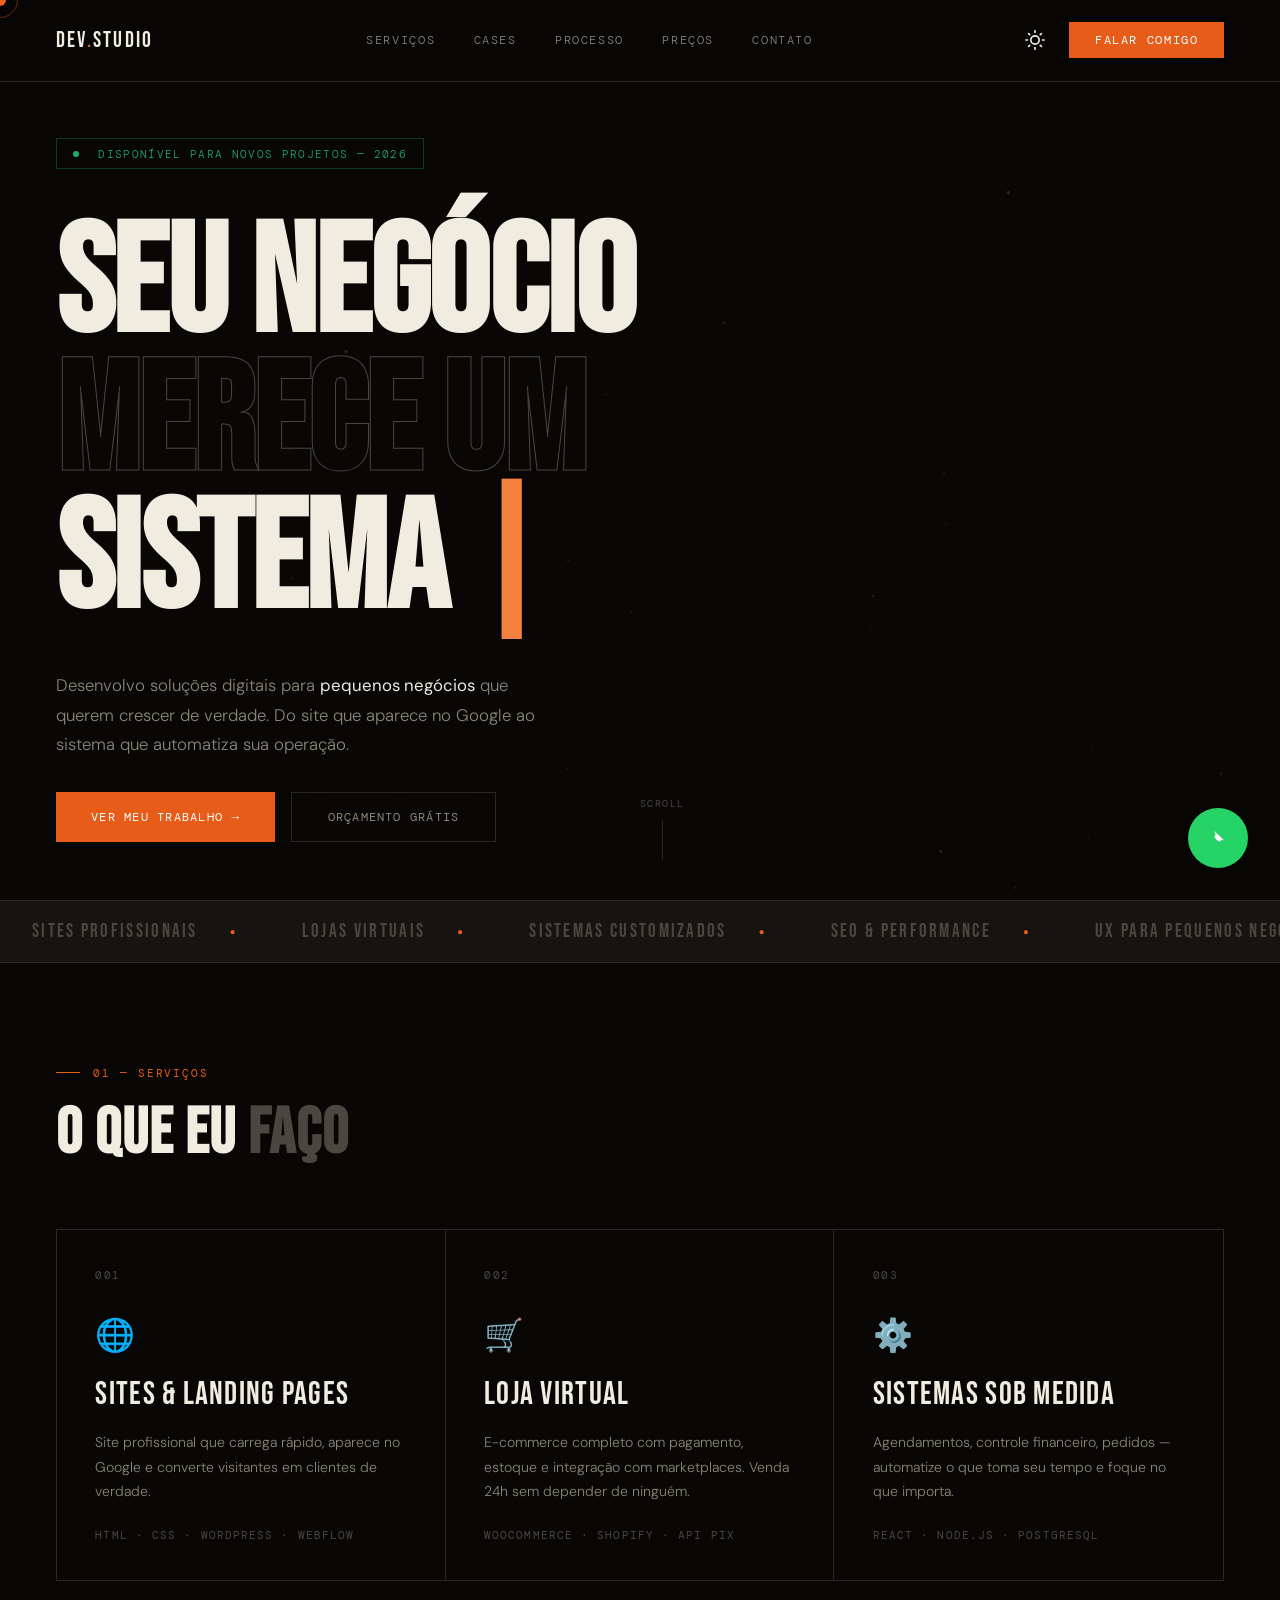
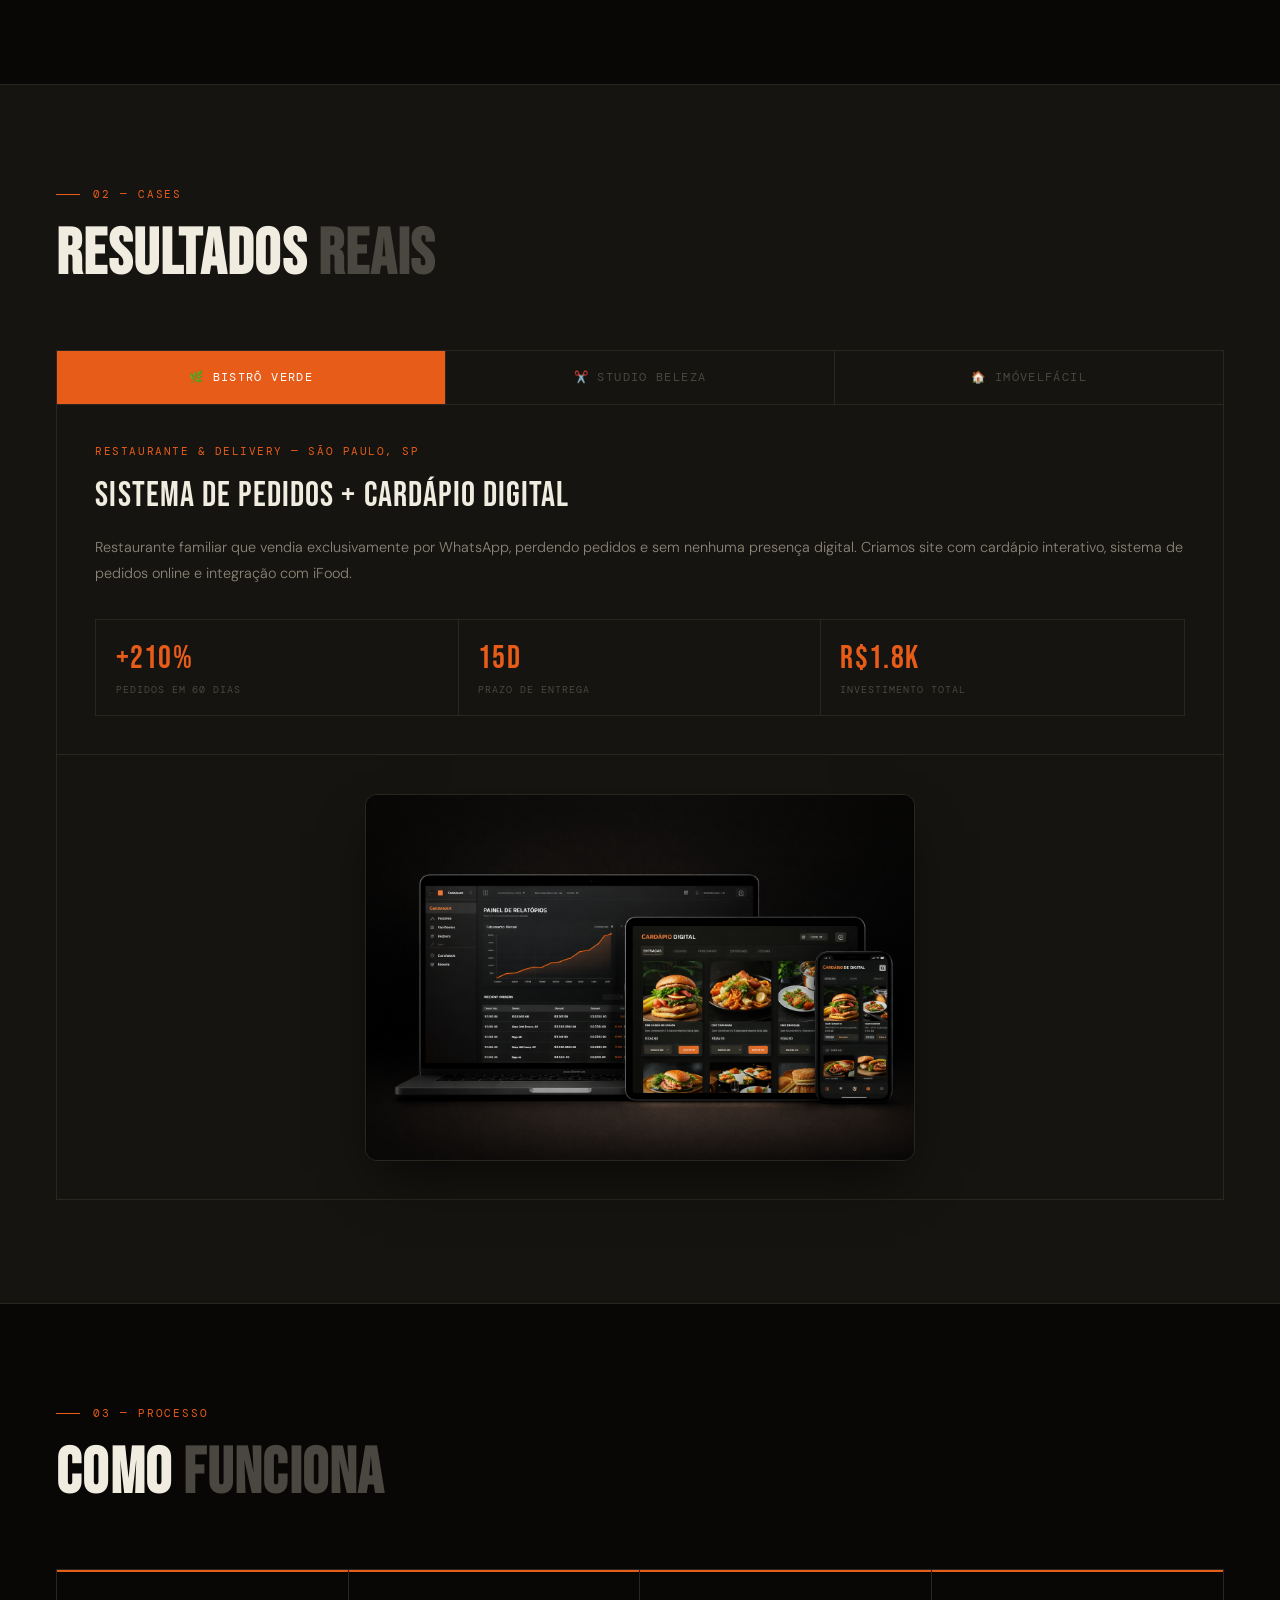
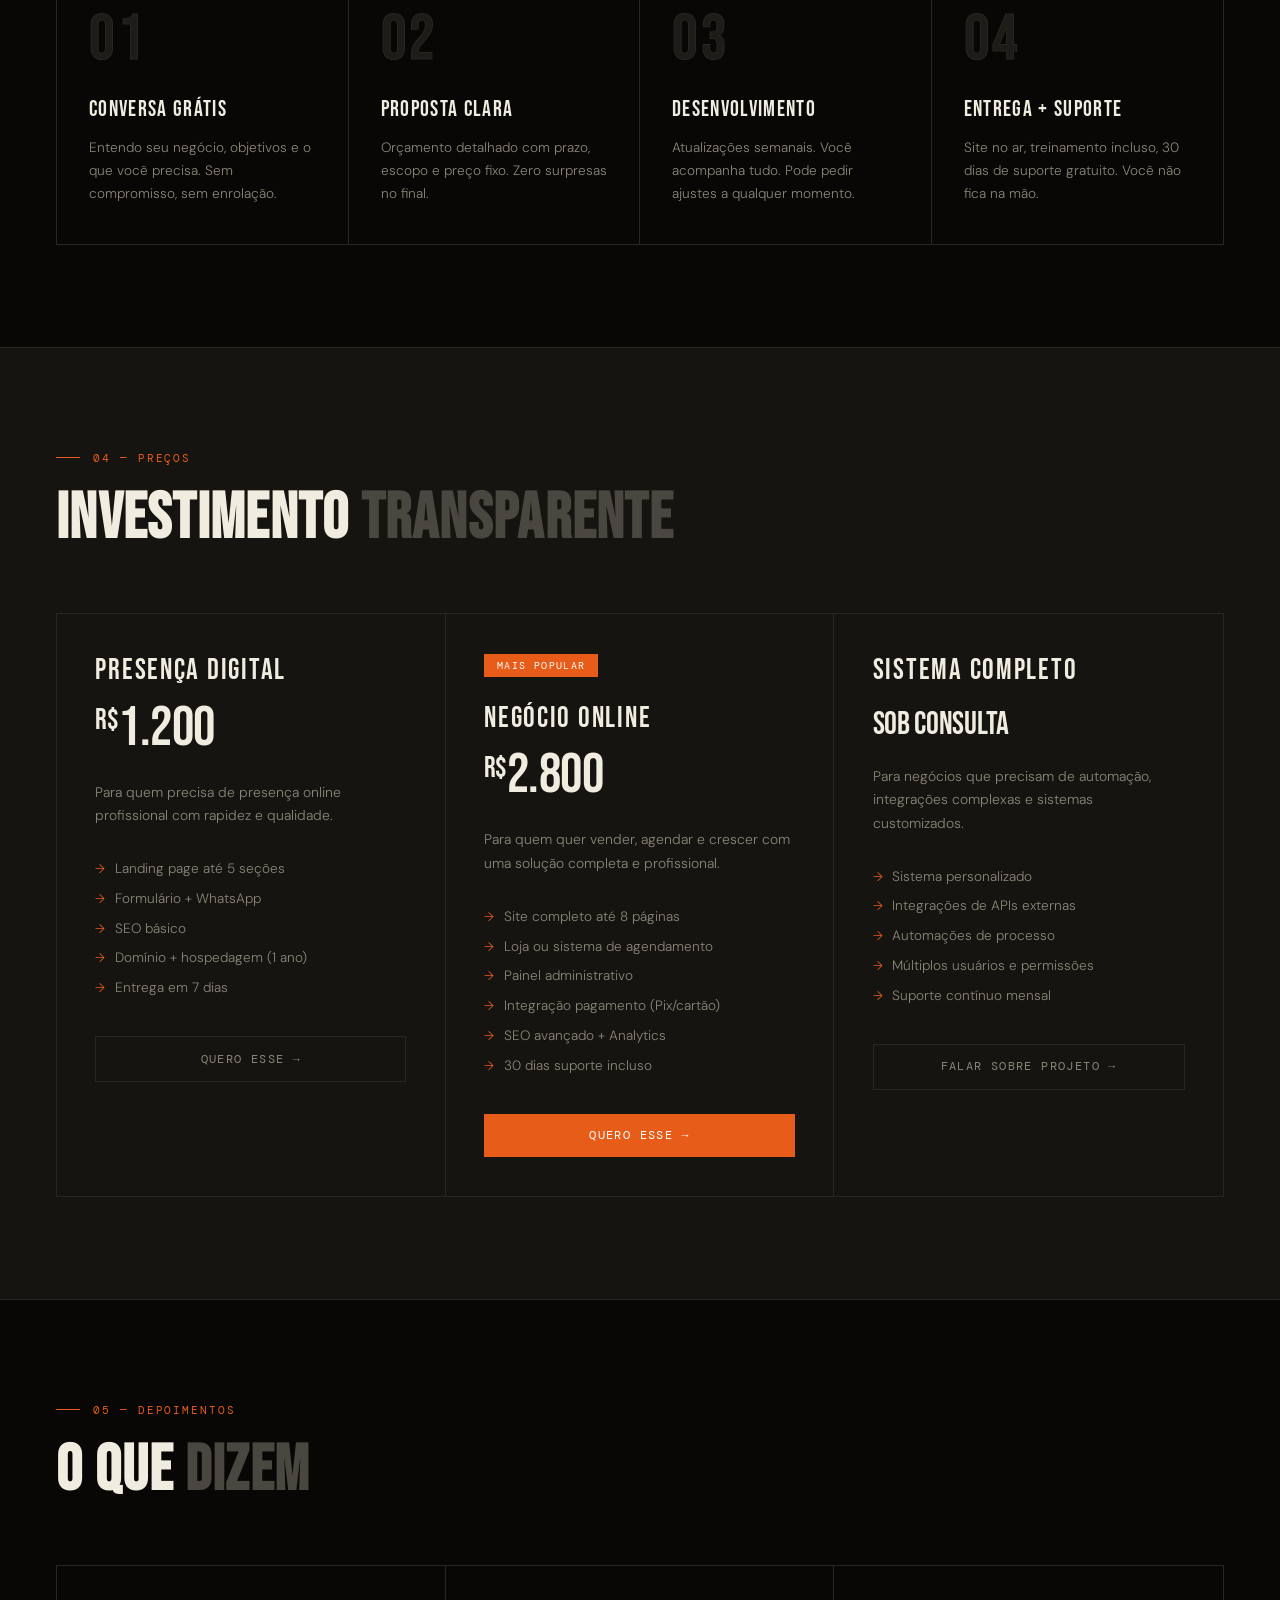
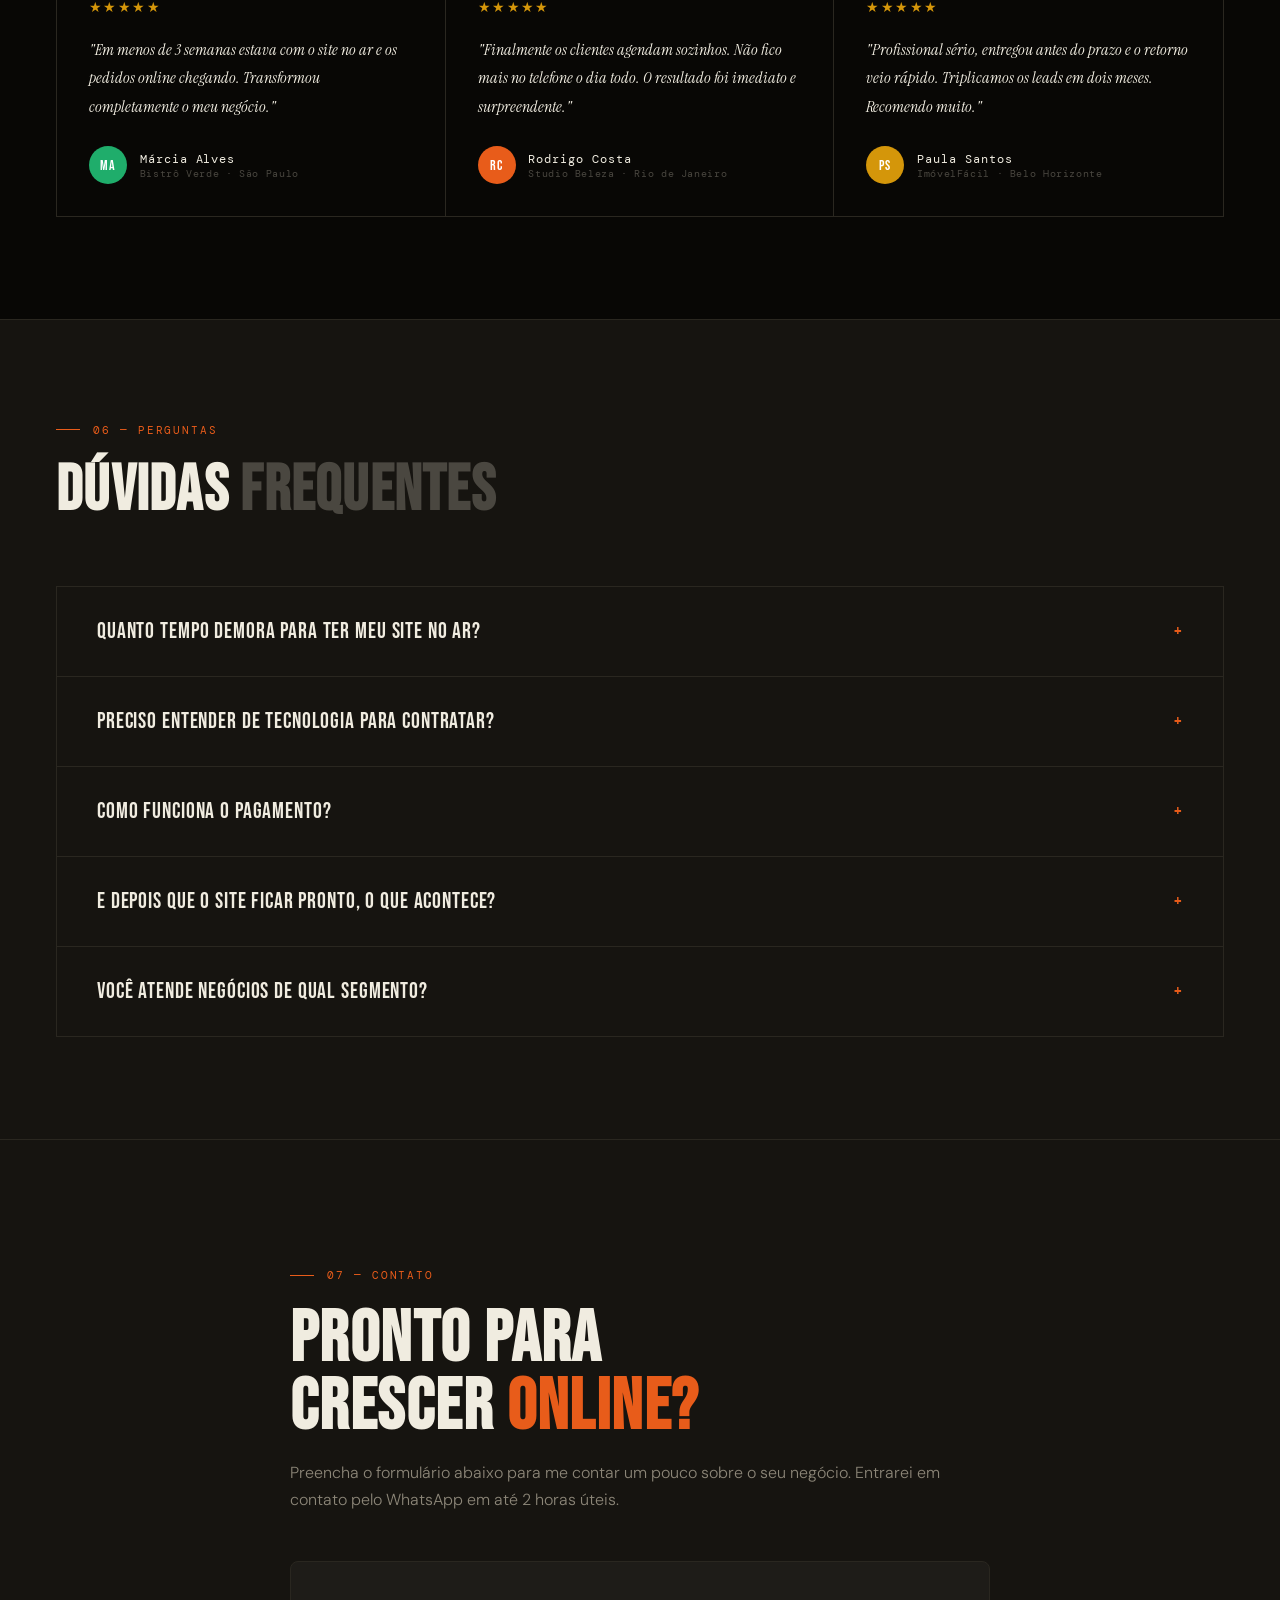
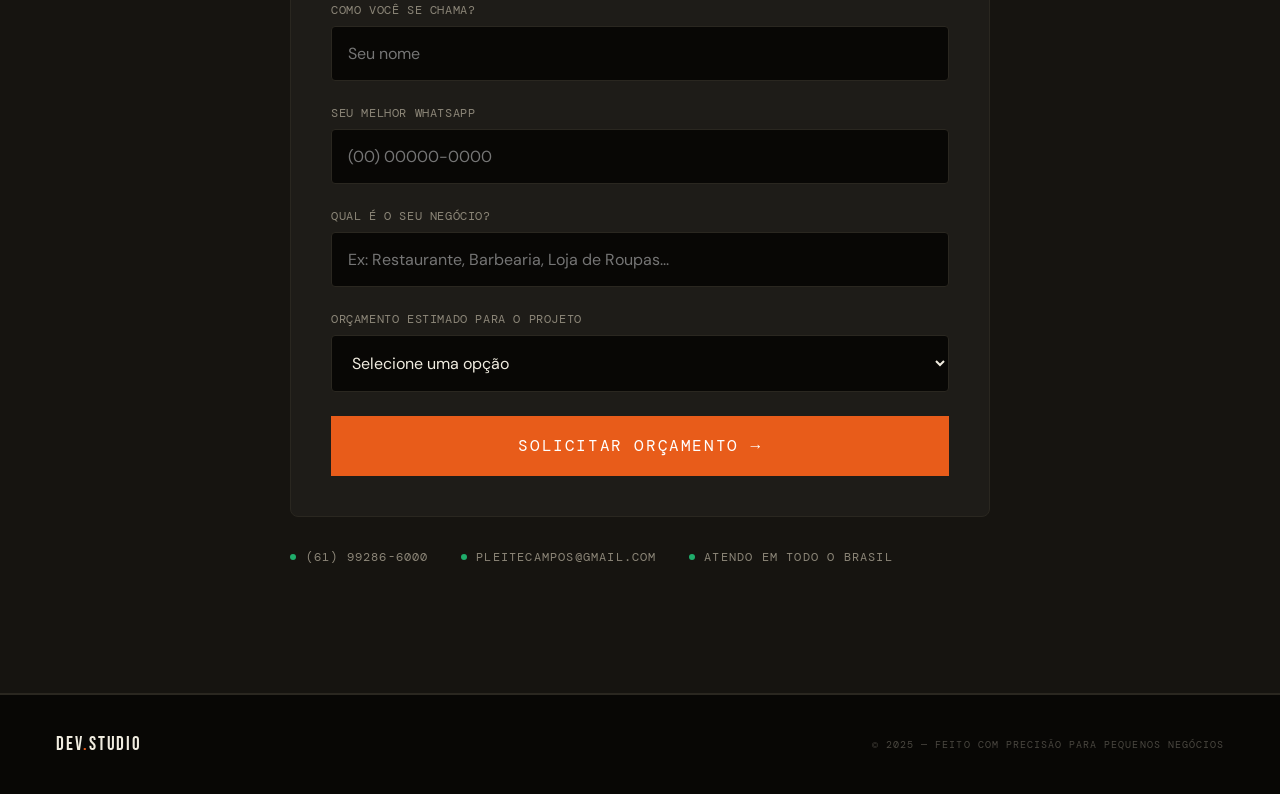
==== commit dbfde050: "Alterações" ====
--- a/index.html
+++ b/index.html
@@ -20,6 +20,7 @@
 <!-- NAV -->
 <nav>
   <div class="nav-logo">DEV<span>.</span>STUDIO</div>
+  <button class="nav-toggle" id="nav-toggle" aria-label="Menu">☰</button>
   <div class="nav-links">
     <a href="#servicos">Serviços</a>
     <a href="#cases">Cases</a>
@@ -40,12 +41,12 @@
 <section class="hero">
   <div class="hero-content">
     <div class="hero-badge">
-      <span></span> Disponível para novos projetos — 2025
+      <span></span> Disponível para novos projetos — 2026
     </div>
     <h1 class="hero-title">
       <div>SEU NEGÓCIO</div>
       <div class="outline">MERECE UM</div>
-      <div>SITE <span class="accent" id="typewriter">REAL.</span></div>
+      <div>SISTEMA <span class="accent" id="typewriter">REAL.</span></div>
     </h1>
     <div class="hero-sub-row">
       <div>
@@ -194,6 +195,8 @@
   </div>
 </section>
 
+
+
 <!-- PREÇOS -->
 <section class="section reveal bg-surface" id="precos">
   <div class="sec-tag">04 — Preços</div>
@@ -202,7 +205,7 @@
     <div class="plan glow-effect">
       <div class="plan-name">Presença Digital</div>
       <div class="plan-price"><span class="currency">R$</span>1.200</div>
-      <div class="plan-period">pagamento único · parcelável 12x</div>
+      <div class="plan-period"></div>
       <div class="plan-desc">Para quem precisa de presença online profissional com rapidez e qualidade.</div>
       <ul class="plan-features">
         <li class="plan-feature">Landing page até 5 seções</li>
@@ -217,7 +220,7 @@
       <div class="plan-badge">Mais popular</div>
       <div class="plan-name">Negócio Online</div>
       <div class="plan-price"><span class="currency">R$</span>2.800</div>
-      <div class="plan-period">pagamento único · parcelável 12x</div>
+      <div class="plan-period"></div>
       <div class="plan-desc">Para quem quer vender, agendar e crescer com uma solução completa e profissional.</div>
       <ul class="plan-features">
         <li class="plan-feature">Site completo até 8 páginas</li>
@@ -232,7 +235,7 @@
     <div class="plan glow-effect">
       <div class="plan-name">Sistema Completo</div>
       <div class="plan-price plan-price-sm">Sob consulta</div>
-      <div class="plan-period">projetos a partir de R$5.000</div>
+      <div class="plan-period"></div>
       <div class="plan-desc">Para negócios que precisam de automação, integrações complexas e sistemas customizados.</div>
       <ul class="plan-features">
         <li class="plan-feature">Sistema personalizado</li>
--- a/style.css
+++ b/style.css
@@ -82,7 +82,7 @@
 nav{
   position:fixed;top:0;left:0;right:0;z-index:100;
   display:flex;align-items:center;justify-content:space-between;
-  padding:1.4rem 3.5rem;
+  padding:clamp(0.8rem, 2vw, 1.4rem) clamp(1rem, 5vw, 3.5rem);
   border-bottom:1px solid var(--border);
   background:var(--nav-bg);
   backdrop-filter:blur(16px);
@@ -103,14 +103,26 @@
 }
 .nav-logo{
   font-family:'Bebas Neue',sans-serif;
-  font-size:1.4rem;letter-spacing:.1em;
+  font-size:clamp(1rem, 4vw, 1.4rem);letter-spacing:.1em;
   color:var(--text);
 }
 .nav-logo span{color:var(--accent);}
-.nav-links{display:flex;gap:2.5rem;}
+.nav-toggle{
+  display:none;
+  background:transparent;
+  border:none;
+  color:var(--text);
+  font-size:1.5rem;
+  cursor:pointer;
+  z-index:101;
+}
+.nav-links{
+  display:flex;
+  gap:clamp(1rem, 3vw, 2.5rem);
+}
 .nav-links a{
   font-family:'DM Mono',monospace;
-  font-size:.72rem;font-weight:300;
+  font-size:clamp(0.65rem, 1.5vw, 0.72rem);font-weight:300;
   letter-spacing:.14em;text-transform:uppercase;
   text-decoration:none;color:var(--text2);
   transition:color .2s;cursor:none;
@@ -118,10 +130,10 @@
 .nav-links a:hover{color:var(--accent);}
 .nav-cta{
   font-family:'DM Mono',monospace;
-  font-size:.72rem;font-weight:400;
+  font-size:clamp(0.65rem, 1.5vw, 0.72rem);font-weight:400;
   letter-spacing:.14em;text-transform:uppercase;
   background:var(--accent);color:#fff;
-  border:none;padding:.65rem 1.6rem;cursor:none;
+  border:none;padding:clamp(0.5rem, 1vw, 0.65rem) clamp(1rem, 2vw, 1.6rem);cursor:none;
   transition:background .2s,transform .15s, box-shadow .3s;
   animation: pulseBtn 2.5s infinite;
   text-decoration:none;
@@ -143,8 +155,8 @@
 .hero{
   position:relative;min-height:100vh;z-index:1;
   display:flex;align-items:center;
-  padding:0 3.5rem;
-  padding-top:80px;
+  padding:0 clamp(1rem, 5vw, 3.5rem);
+  padding-top:clamp(60px, 15vw, 80px);
   overflow:hidden;
 }
 .hero-content{position:relative;z-index:2;max-width:900px;}
@@ -182,11 +194,11 @@
 @keyframes blink { 50% { opacity: 0; } }
 
 .hero-sub-row{
-  display:flex;align-items:flex-end;gap:3rem;margin-top:2.5rem;
+  display:flex;flex-direction:column;align-items:flex-start;gap:clamp(1rem, 3vw, 3rem);margin-top:2.5rem;
   opacity:0;animation:fadeUp .6s .8s ease forwards;
 }
 .hero-sub{
-  font-size:1.05rem;font-weight:300;color:var(--text2);line-height:1.75;
+  font-size:clamp(0.9rem, 2vw, 1.05rem);font-weight:300;color:var(--text2);line-height:1.75;
   max-width:480px;
 }
 .hero-sub em{color:var(--text);font-style:normal;font-weight:400;}
@@ -260,19 +272,19 @@
 /* SECTIONS */
 .section{
   position:relative;z-index:1;
-  padding:8rem 3.5rem;
+  padding:clamp(3rem, 8vw, 8rem) clamp(1rem, 5vw, 3.5rem);
   border-bottom:1px solid var(--border);
 }
 .sec-tag{
-  font-family:'DM Mono',monospace;font-size:.68rem;
+  font-family:'DM Mono',monospace;font-size:clamp(0.6rem, 1.5vw, 0.68rem);
   letter-spacing:.18em;text-transform:uppercase;
   color:var(--accent);margin-bottom:1.5rem;
   display:flex;align-items:center;gap:.8rem;
 }
-.sec-tag::before{content:'';display:block;width:24px;height:1px;background:var(--accent);}
+.sec-tag::before{content:'';display:block;width:clamp(16px, 3vw, 24px);height:1px;background:var(--accent);}
 .sec-title{
   font-family:'Bebas Neue',sans-serif;
-  font-size:clamp(3rem,6vw,5.5rem);
+  font-size:clamp(2rem, 5vw, 5.5rem);
   line-height:.95;letter-spacing:.02em;color:var(--text);
   margin-bottom:1rem;
 }
@@ -296,12 +308,12 @@
 
 /* SERVICES */
 .services-grid{
-  display:grid;grid-template-columns:repeat(3,1fr);
+  display:grid;grid-template-columns:repeat(auto-fit, minmax(260px, 1fr));
   gap:0;border:1px solid var(--border);
   margin-top:4rem;
 }
 .svc{
-  padding:3rem 2.5rem;border-right:1px solid var(--border);
+  padding:clamp(1.5rem, 3vw, 3rem) clamp(1.5rem, 3vw, 2.5rem);border-right:1px solid var(--border);
   position:relative;overflow:hidden;cursor:none;
   transition:background .3s, transform .3s;
 }
@@ -317,24 +329,24 @@
 }
 .svc>*{position:relative;z-index:1;}
 .svc-num{
-  font-family:'DM Mono',monospace;font-size:.68rem;
+  font-family:'DM Mono',monospace;font-size:clamp(0.6rem, 1.5vw, 0.68rem);
   letter-spacing:.14em;color:var(--text3);margin-bottom:2rem;
   transition:color .3s;
 }
-.svc-icon{font-size:2rem;margin-bottom:1.2rem; display:inline-block; transition: transform 0.3s;}
+.svc-icon{font-size:clamp(1.5rem, 4vw, 2rem);margin-bottom:1.2rem; display:inline-block; transition: transform 0.3s;}
 .svc:hover .svc-icon { transform: scale(1.2) rotate(-5deg); }
 .svc-name{
-  font-family:'Bebas Neue',sans-serif;font-size:2rem;
+  font-family:'Bebas Neue',sans-serif;font-size:clamp(1.3rem, 3.5vw, 2rem);
   letter-spacing:.04em;color:var(--text);margin-bottom:1rem;
   transition:color .3s;
 }
 .svc-desc{
-  font-size:.88rem;color:var(--text2);line-height:1.75;
+  font-size:clamp(0.75rem, 2vw, 0.88rem);color:var(--text2);line-height:1.75;
   margin-bottom:1.5rem;font-weight:300;
   transition:color .3s;
 }
 .svc-tech{
-  font-family:'DM Mono',monospace;font-size:.68rem;
+  font-family:'DM Mono',monospace;font-size:clamp(0.6rem, 1.5vw, 0.68rem);
   letter-spacing:.1em;color:var(--text3);text-transform:uppercase;
   transition:color .3s;
 }
@@ -343,10 +355,11 @@
 .cases-tabs{
   display:flex;gap:0;margin-top:4rem;
   border:1px solid var(--border);
+  flex-wrap:wrap;
 }
 .case-tab{
-  flex:1;padding:1.2rem 1.5rem;
-  font-family:'DM Mono',monospace;font-size:.72rem;
+  flex:1;min-width:120px;padding:clamp(0.8rem, 2vw, 1.2rem) clamp(0.8rem, 2vw, 1.5rem);
+  font-family:'DM Mono',monospace;font-size:clamp(0.6rem, 1.3vw, 0.72rem);
   letter-spacing:.12em;text-transform:uppercase;
   background:transparent;color:var(--text3);
   border:none;border-right:1px solid var(--border);
@@ -362,26 +375,26 @@
   animation: fadeIn 0.5s ease forwards;
 }
 @keyframes fadeIn { from { opacity: 0; transform: translateY(10px); } to { opacity: 1; transform: translateY(0); } }
-.cases-display.active{display:grid;grid-template-columns:1fr 1fr;}
-.case-info{padding:3.5rem;border-right:1px solid var(--border);}
+.cases-display.active{display:grid;grid-template-columns:1fr;}
+.case-info{padding:clamp(1.5rem, 3vw, 3.5rem);border-right:none;border-bottom:1px solid var(--border);}
 .case-sector{
   font-family:'DM Mono',monospace;font-size:.68rem;
   letter-spacing:.14em;text-transform:uppercase;
   color:var(--accent);margin-bottom:1.2rem;
 }
 .case-title{
-  font-family:'Bebas Neue',sans-serif;font-size:2.2rem;
+  font-family:'Bebas Neue',sans-serif;font-size:clamp(1.4rem, 4vw, 2.2rem);
   letter-spacing:.03em;line-height:1.1;color:var(--text);margin-bottom:1.2rem;
 }
 .case-story{
-  font-size:.9rem;color:var(--text2);line-height:1.8;
+  font-size:clamp(0.8rem, 1.8vw, 0.9rem);color:var(--text2);line-height:1.8;
   font-weight:300;margin-bottom:2rem;
 }
-.case-metrics{display:grid;grid-template-columns:repeat(3,1fr);gap:0;border:1px solid var(--border);}
-.metric{padding:1.2rem;border-right:1px solid var(--border);}
+.case-metrics{display:grid;grid-template-columns:repeat(auto-fit, minmax(150px, 1fr));gap:0;border:1px solid var(--border);}
+.metric{padding:clamp(0.8rem, 2vw, 1.2rem);border-right:1px solid var(--border);}
 .metric:last-child{border-right:none;}
 .metric-val{
-  font-family:'Bebas Neue',sans-serif;font-size:2rem;
+  font-family:'Bebas Neue',sans-serif;font-size:clamp(1.3rem, 4vw, 2rem);
   letter-spacing:.04em;color:var(--accent);
 }
 .metric-label{
@@ -390,7 +403,7 @@
   margin-top:.3rem;
 }
 .case-visual{
-  padding:3.5rem;display:flex;align-items:center;justify-content:center;
+  padding:clamp(1.5rem, 3vw, 3.5rem);display:flex;align-items:center;justify-content:center;
   background:var(--surface);
   perspective: 1000px;
 }
@@ -457,11 +470,11 @@
 
 /* PROCESS */
 .process-list{
-  display:grid;grid-template-columns:repeat(4,1fr);
+  display:grid;grid-template-columns:repeat(auto-fit, minmax(200px, 1fr));
   border:1px solid var(--border);margin-top:4rem;
 }
 .step{
-  padding:3rem 2rem;border-right:1px solid var(--border);
+  padding:clamp(1.5rem, 3vw, 3rem) clamp(1rem, 3vw, 2rem);border-right:1px solid var(--border);
   position:relative;overflow:hidden;
 }
 .step:last-child{border-right:none;}
@@ -475,7 +488,7 @@
 }
 .step.visible .step-line-fill{width:100%;}
 .step-n{
-  font-family:'Bebas Neue',sans-serif;font-size:4rem;
+  font-family:'Bebas Neue',sans-serif;font-size:clamp(2rem, 6vw, 4rem);
   letter-spacing:.04em;line-height:1;
   color:var(--surface2);-webkit-text-stroke:1px var(--border);
   margin-bottom:1.5rem;
@@ -483,41 +496,41 @@
 }
 .step:hover .step-n { color: var(--accent); -webkit-text-stroke: 0px transparent; }
 .step-name{
-  font-family:'Bebas Neue',sans-serif;font-size:1.4rem;
+  font-family:'Bebas Neue',sans-serif;font-size:clamp(1rem, 2.5vw, 1.4rem);
   letter-spacing:.06em;color:var(--text);margin-bottom:.8rem;
   position: relative; z-index: 1;
 }
-.step-desc{font-size:.85rem;color:var(--text2);line-height:1.7;font-weight:300; position: relative; z-index: 1;}
+.step-desc{font-size:clamp(0.75rem, 1.8vw, 0.85rem);color:var(--text2);line-height:1.7;font-weight:300; position: relative; z-index: 1;}
 
 /* PRICING */
 .pricing-grid{
-  display:grid;grid-template-columns:repeat(3,1fr);
+  display:grid;grid-template-columns:repeat(auto-fit, minmax(280px, 1fr));
   border:1px solid var(--border);margin-top:4rem;
 }
 .plan{
-  padding:3rem 2.5rem;border-right:1px solid var(--border);
+  padding:clamp(1.5rem, 3vw, 3rem) clamp(1.5rem, 3vw, 2.5rem);border-right:1px solid var(--border);
   position:relative;
 }
 .plan:last-child{border-right:none;}
 .plan.featured{background:var(--surface);}
 .plan-badge{
-  font-family:'DM Mono',monospace;font-size:.62rem;
+  font-family:'DM Mono',monospace;font-size:clamp(0.55rem, 1.2vw, 0.62rem);
   letter-spacing:.14em;text-transform:uppercase;
   background:var(--accent);color:#fff;
   display:inline-block;padding:.3rem .8rem;margin-bottom:1.5rem;
   animation: pulseBtn 3s infinite;
 }
 .plan-name{
-  font-family:'Bebas Neue',sans-serif;font-size:1.8rem;
+  font-family:'Bebas Neue',sans-serif;font-size:clamp(1.3rem, 3vw, 1.8rem);
   letter-spacing:.06em;color:var(--text);margin-bottom:.8rem;
   position: relative; z-index: 1;
 }
 .plan-price{
-  font-family:'Bebas Neue',sans-serif;font-size:3.5rem;
+  font-family:'Bebas Neue',sans-serif;font-size:clamp(2rem, 5vw, 3.5rem);
   letter-spacing:-.01em;line-height:1;color:var(--text);
   position: relative; z-index: 1;
 }
-.plan-price-sm { font-size: 2rem; padding-top: .5rem; }
+.plan-price-sm { font-size: clamp(1.3rem, 3vw, 2rem); padding-top: .5rem; }
 .plan-price .currency{font-size:1.8rem;vertical-align:top;margin-top:.4rem;display:inline-block;}
 .plan-period{
   font-family:'DM Mono',monospace;font-size:.65rem;
@@ -554,11 +567,11 @@
 
 /* TESTIMONIALS */
 .testi-grid{
-  display:grid;grid-template-columns:repeat(3,1fr);
+  display:grid;grid-template-columns:repeat(auto-fit, minmax(250px, 1fr));
   border:1px solid var(--border);margin-top:4rem;
 }
 .testi{
-  padding:2.5rem;border-right:1px solid var(--border);
+  padding:clamp(1.5rem, 2.5vw, 2.5rem);border-right:1px solid var(--border);
   transition: background 0.3s;
 }
 .testi:hover { background: var(--surface2); }
@@ -566,7 +579,7 @@
 .testi-stars{color:var(--gold);font-size:.9rem;letter-spacing:.1em;margin-bottom:1.2rem;}
 .testi-text{
   font-family:'Instrument Serif',serif;font-style:italic;
-  font-size:1rem;line-height:1.8;color:var(--text);
+  font-size:clamp(0.85rem, 2vw, 1rem);line-height:1.8;color:var(--text);
   margin-bottom:1.5rem;
 }
 .testi-author{display:flex;align-items:center;gap:.8rem;}
@@ -611,7 +624,7 @@
 /* CTA */
 .cta-section{
   position:relative;z-index:1;
-  padding:10rem 3.5rem;
+  padding:clamp(4rem, 10vw, 10rem) clamp(1rem, 5vw, 3.5rem);
   background:var(--surface);
   border-bottom:1px solid var(--border);
   overflow:hidden;
@@ -619,7 +632,7 @@
 .cta-bg-text{
   position:absolute;top:50%;left:50%;transform:translate(-50%,-50%);
   font-family:'Bebas Neue',sans-serif;
-  font-size:clamp(8rem,18vw,18rem);
+  font-size:clamp(4rem, 15vw, 18rem);
   letter-spacing:.04em;
   color:transparent;-webkit-text-stroke:1px var(--surface2);
   white-space:nowrap;pointer-events:none;z-index:0;
@@ -630,17 +643,17 @@
 .cta-inner{position:relative;z-index:1;text-align:center;}
 .cta-title{
   font-family:'Bebas Neue',sans-serif;
-  font-size:clamp(4rem,9vw,8rem);
+  font-size:clamp(2.5rem, 7vw, 8rem);
   line-height:.95;letter-spacing:.02em;color:var(--text);
   margin-bottom:2rem;
 }
 .cta-title .accent{color:var(--accent);}
 .cta-sub{
-  font-size:1rem;color:var(--text2);font-weight:300;
+  font-size:clamp(0.85rem, 2vw, 1rem);color:var(--text2);font-weight:300;
   margin-bottom:3rem;line-height:1.7;
 }
 .cta-buttons {
-  display:flex;align-items:center;justify-content:center;gap:1rem;flex-wrap:wrap;
+  display:flex;align-items:center;justify-content:center;gap:clamp(0.5rem, 2vw, 1rem);flex-wrap:wrap;
 }
 .cta-contact{
   display:flex;align-items:center;justify-content:center;gap:2rem;flex-wrap:wrap;
@@ -658,17 +671,17 @@
 /* FOOTER */
 footer{
   position:relative;z-index:1;
-  padding:2.5rem 3.5rem;
+  padding:clamp(1.5rem, 3vw, 2.5rem) clamp(1rem, 5vw, 3.5rem);
   display:flex;align-items:center;justify-content:space-between;
   background:var(--bg);border-top:1px solid var(--border);
 }
 .footer-logo{
-  font-family:'Bebas Neue',sans-serif;font-size:1.2rem;
+  font-family:'Bebas Neue',sans-serif;font-size:clamp(0.9rem, 2.5vw, 1.2rem);
   letter-spacing:.1em;color:var(--text);
 }
 .footer-logo span{color:var(--accent);}
 .footer-copy{
-  font-family:'DM Mono',monospace;font-size:.65rem;
+  font-family:'DM Mono',monospace;font-size:clamp(0.55rem, 1.2vw, 0.65rem);
   letter-spacing:.1em;color:var(--text3);text-transform:uppercase;
 }
 
@@ -773,4 +786,63 @@
   transform: scale(1.1) translateY(-5px);
   background-color: #128c7e;
   box-shadow: 0 10px 20px rgba(37, 211, 102, 0.4);
-}+}}
+
+/* RESPONSIVE MEDIA QUERIES - TABLET & MOBILE */
+
+/* TABLET - 768px */
+@media(max-width:768px){
+  .nav-toggle{display:flex;}
+  .nav-links{display:none;position:absolute;top:60px;left:0;right:0;flex-direction:column;background:var(--nav-bg);backdrop-filter:blur(16px);border-bottom:1px solid var(--border);z-index:99;}
+  .nav-links.active{display:flex;}
+  .nav-links a{padding:1rem;border-bottom:1px solid var(--border);}
+  .nav-links a:last-child{border-bottom:none;}
+  .marquee-item{font-size:1rem;padding:0 1rem;gap:1rem;}
+  .svc,.step,.plan,.testi{border-right:none;border-bottom:1px solid var(--border);}
+  .svc:last-child,.step:last-child,.plan:last-child,.testi:last-child{border-bottom:none;}
+  .case-metrics{grid-template-columns:1fr;}
+  .metric{border-right:none;border-bottom:1px solid var(--border);}
+  .metric:last-child{border-bottom:none;}
+  .cta-contact{flex-direction:column;align-items:flex-start;}
+  footer{flex-direction:column;gap:1rem;text-align:center;}
+  .float-wpp{bottom:1rem;right:1rem;width:50px;height:50px;font-size:24px;}
+}
+
+/* MOBILE - 480px */
+@media(max-width:480px){
+  #cursor,#cursor-ring{display:none !important;}
+  html{scroll-behavior:auto;}
+  body{cursor:auto;}
+  .nav{gap:0.5rem;}
+  .nav-cta{font-size:0.6rem;padding:0.5rem 0.8rem;}
+  .nav-toggle{font-size:1.2rem;}
+  .hero-badge{font-size:0.6rem;padding:0.3rem 0.7rem;margin-bottom:1.5rem;}
+  .hero-scroll{bottom:1rem;font-size:0.55rem;}
+  .hero-actions{gap:0.5rem;}
+  .btn-main,.btn-ghost{font-size:0.7rem;padding:0.8rem 1.2rem;}
+  .services-grid{border:none;gap:0.5rem;}
+  .svc{padding:1.5rem 1rem;border:1px solid var(--border);margin-bottom:0.5rem;}
+  .svc-name{font-size:1.1rem;}
+  .cases-tabs{border:none;flex-direction:column;}
+  .case-tab{border:1px solid var(--border);margin-bottom:0.5rem;}
+  .cases-display{border:none;}
+  .case-info{padding:1.5rem;border:none;}
+  .case-visual{padding:1rem;border:1px solid var(--border);}
+  .case-image{max-width:100%;}
+  .case-metrics{border:none;}
+  .metric{border:1px solid var(--border);margin-bottom:0.5rem;padding:0.8rem;}
+  .process-list{border:none;gap:0.5rem;}
+  .step{border:1px solid var(--border);margin-bottom:0.5rem;}
+  .pricing-grid{border:none;gap:0.5rem;}
+  .plan{border:1px solid var(--border);margin-bottom:0.5rem;}
+  .testi-grid{border:none;gap:0.5rem;}
+  .testi{border:1px solid var(--border);margin-bottom:0.5rem;}
+  .faq-list{border:none;}
+  .faq-item{border:1px solid var(--border);margin-bottom:0.5rem;}
+  .faq-q{padding:1rem 1.2rem;font-size:0.95rem;}
+  .faq-a-inner{padding:0 1.2rem 0.8rem;font-size:0.75rem;}
+  .cta-bg-text{font-size:clamp(2.5rem,12vw,6rem);opacity:0.1;}
+  .cta-title{font-size:clamp(1.8rem,5vw,3rem);}
+  .lead-form{padding:1.2rem;}
+  .lead-title{font-size:clamp(1.8rem,5vw,3rem);}
+}
